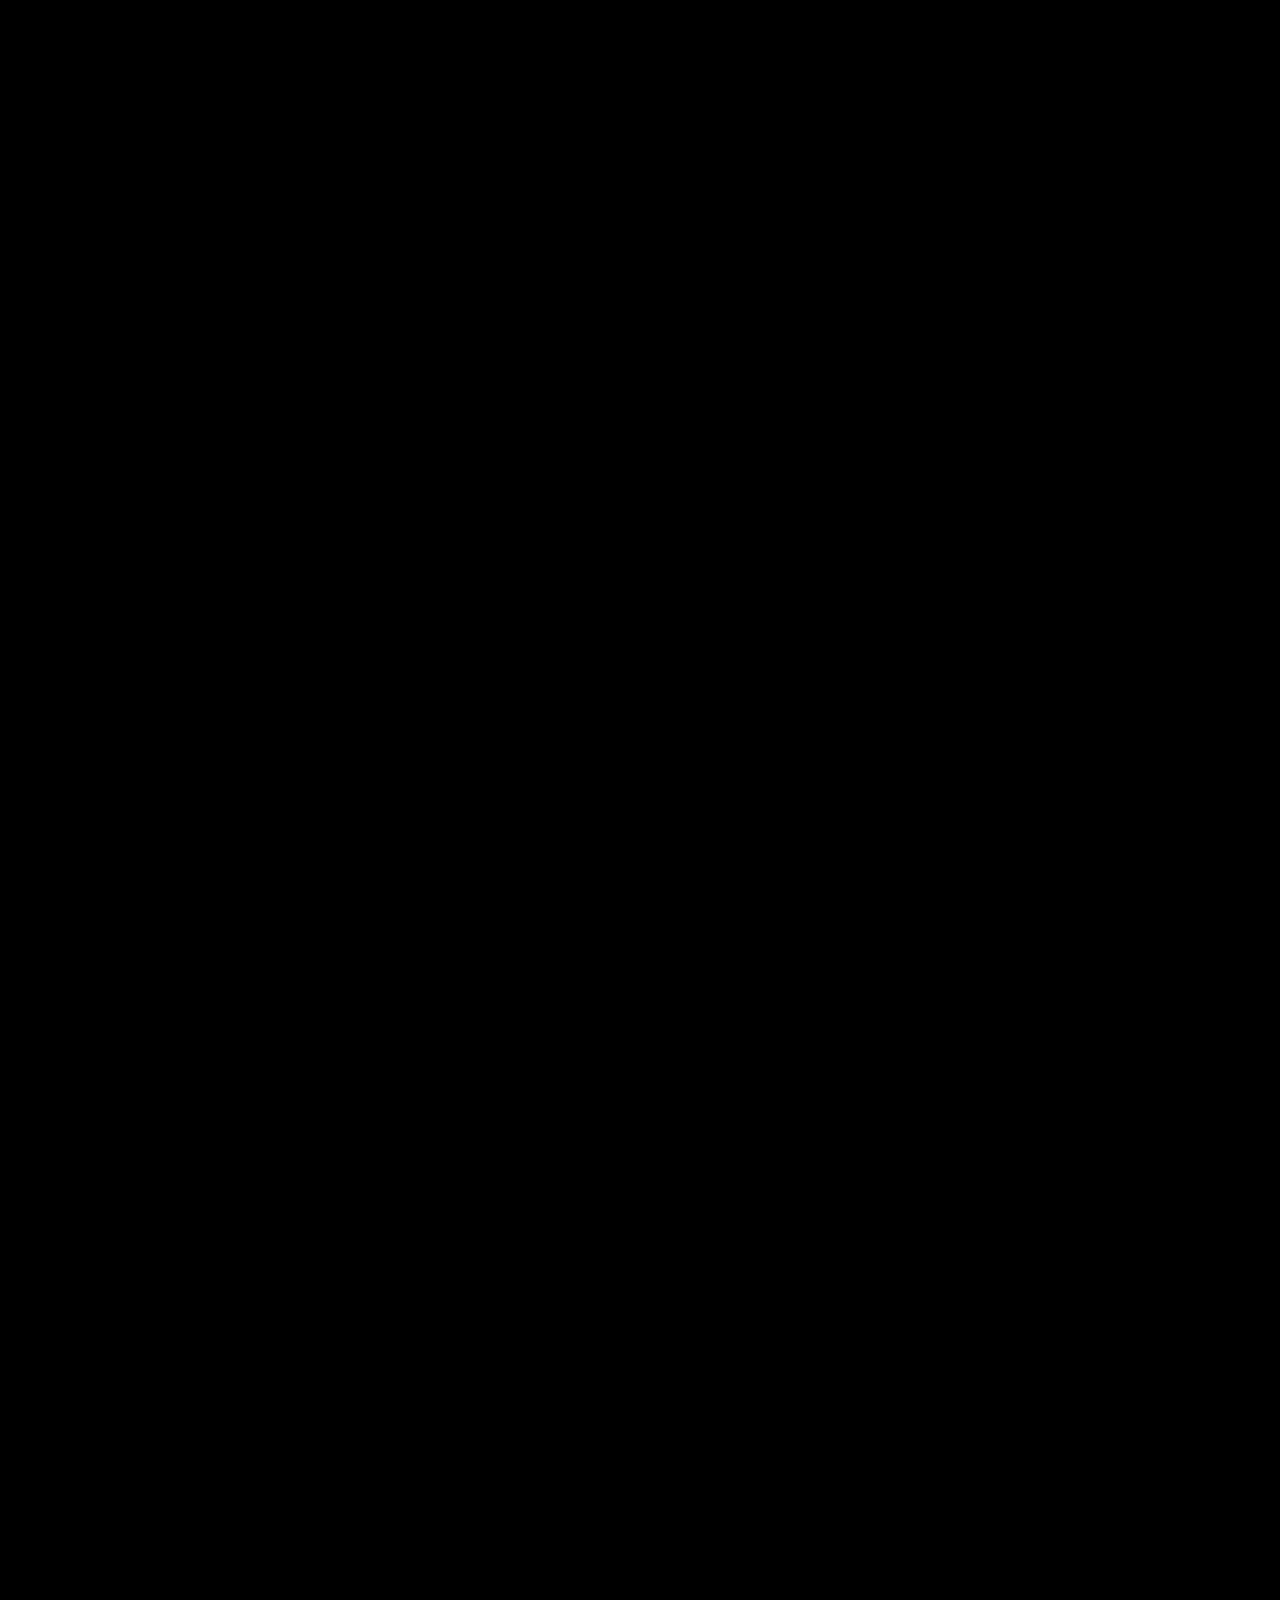
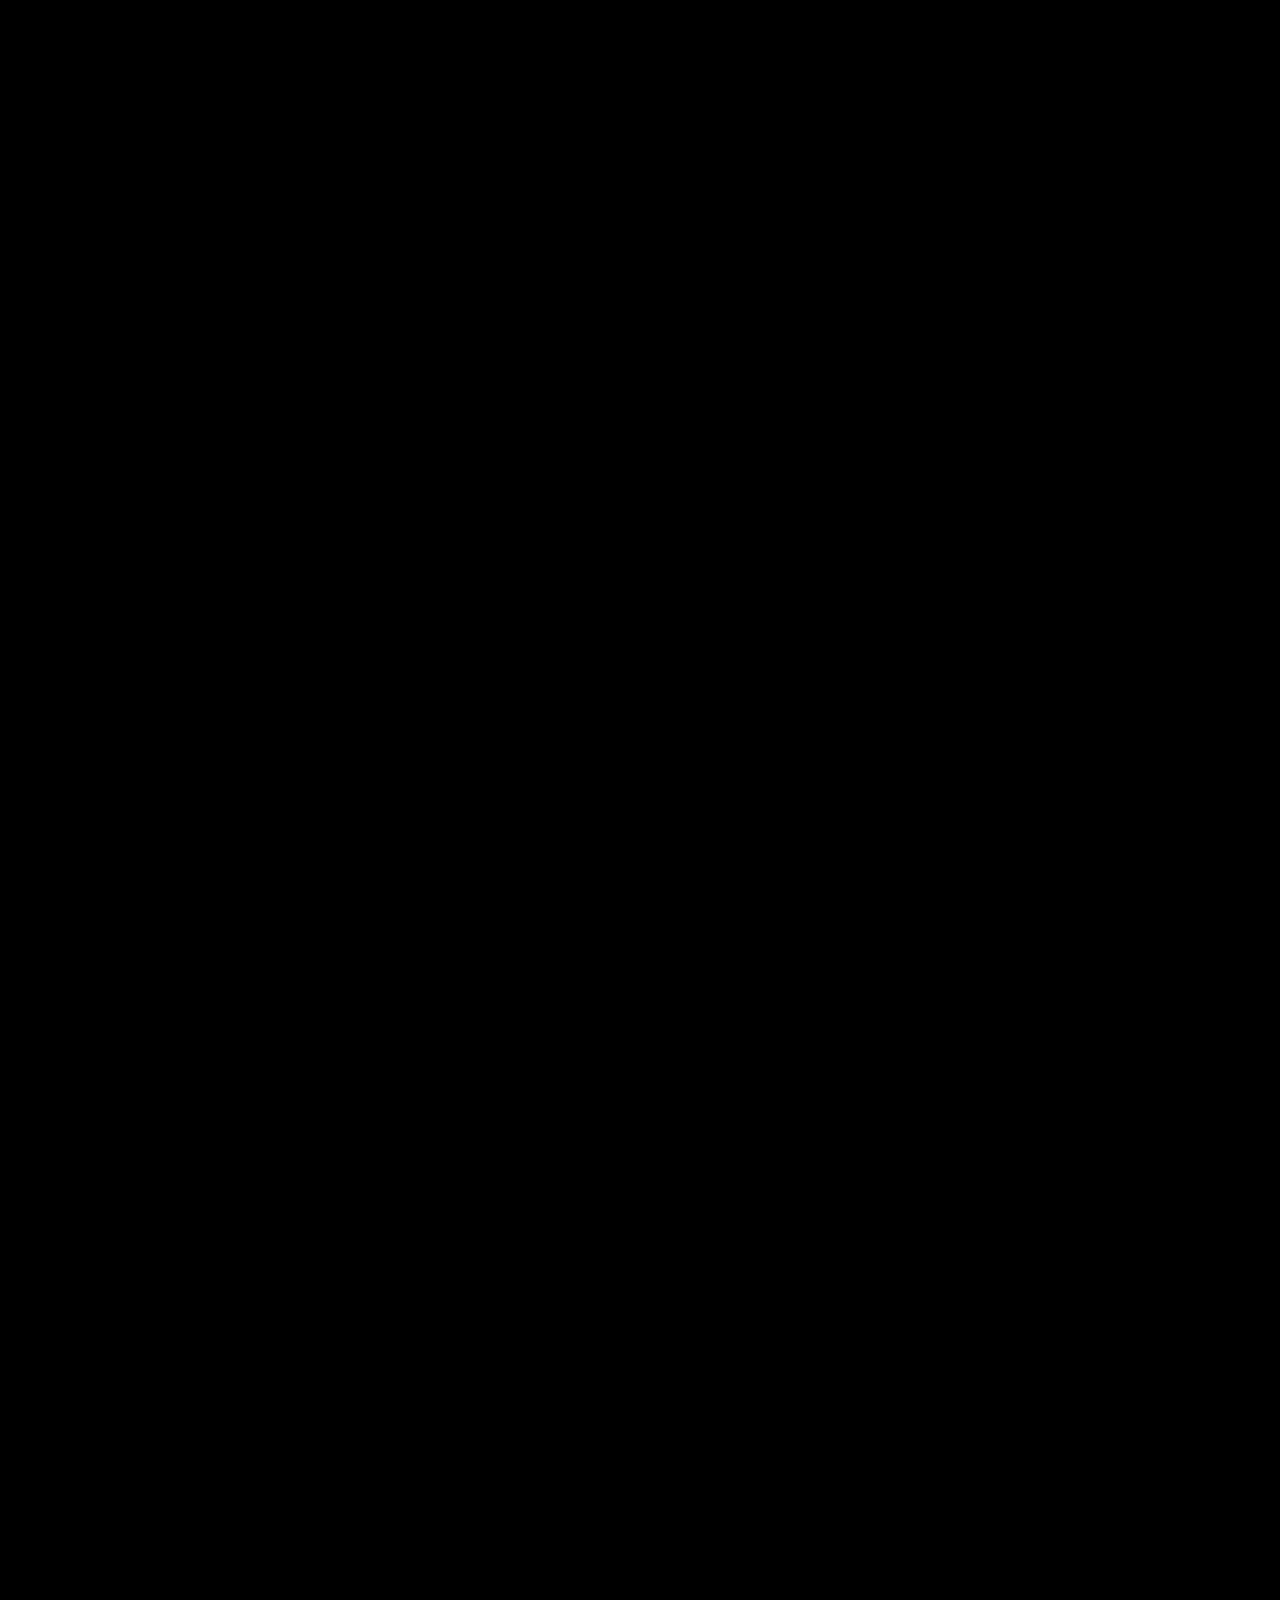
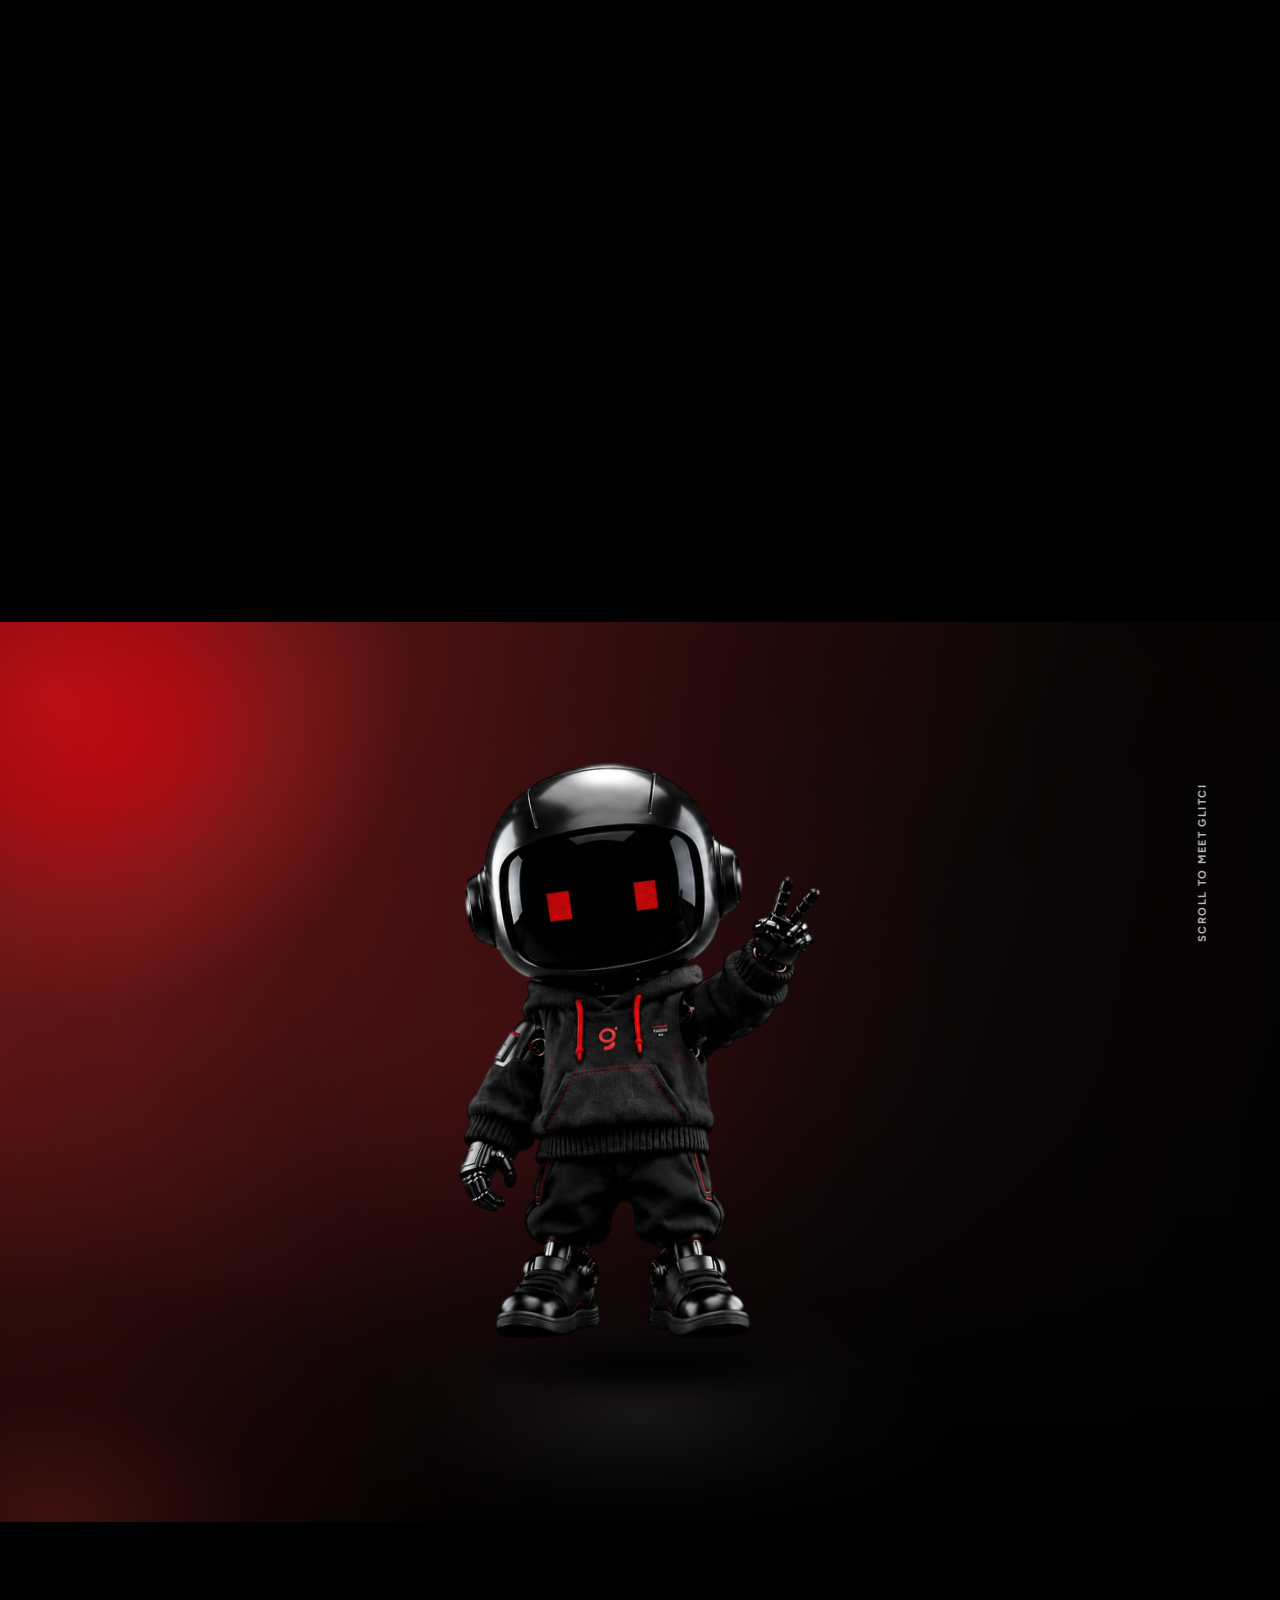
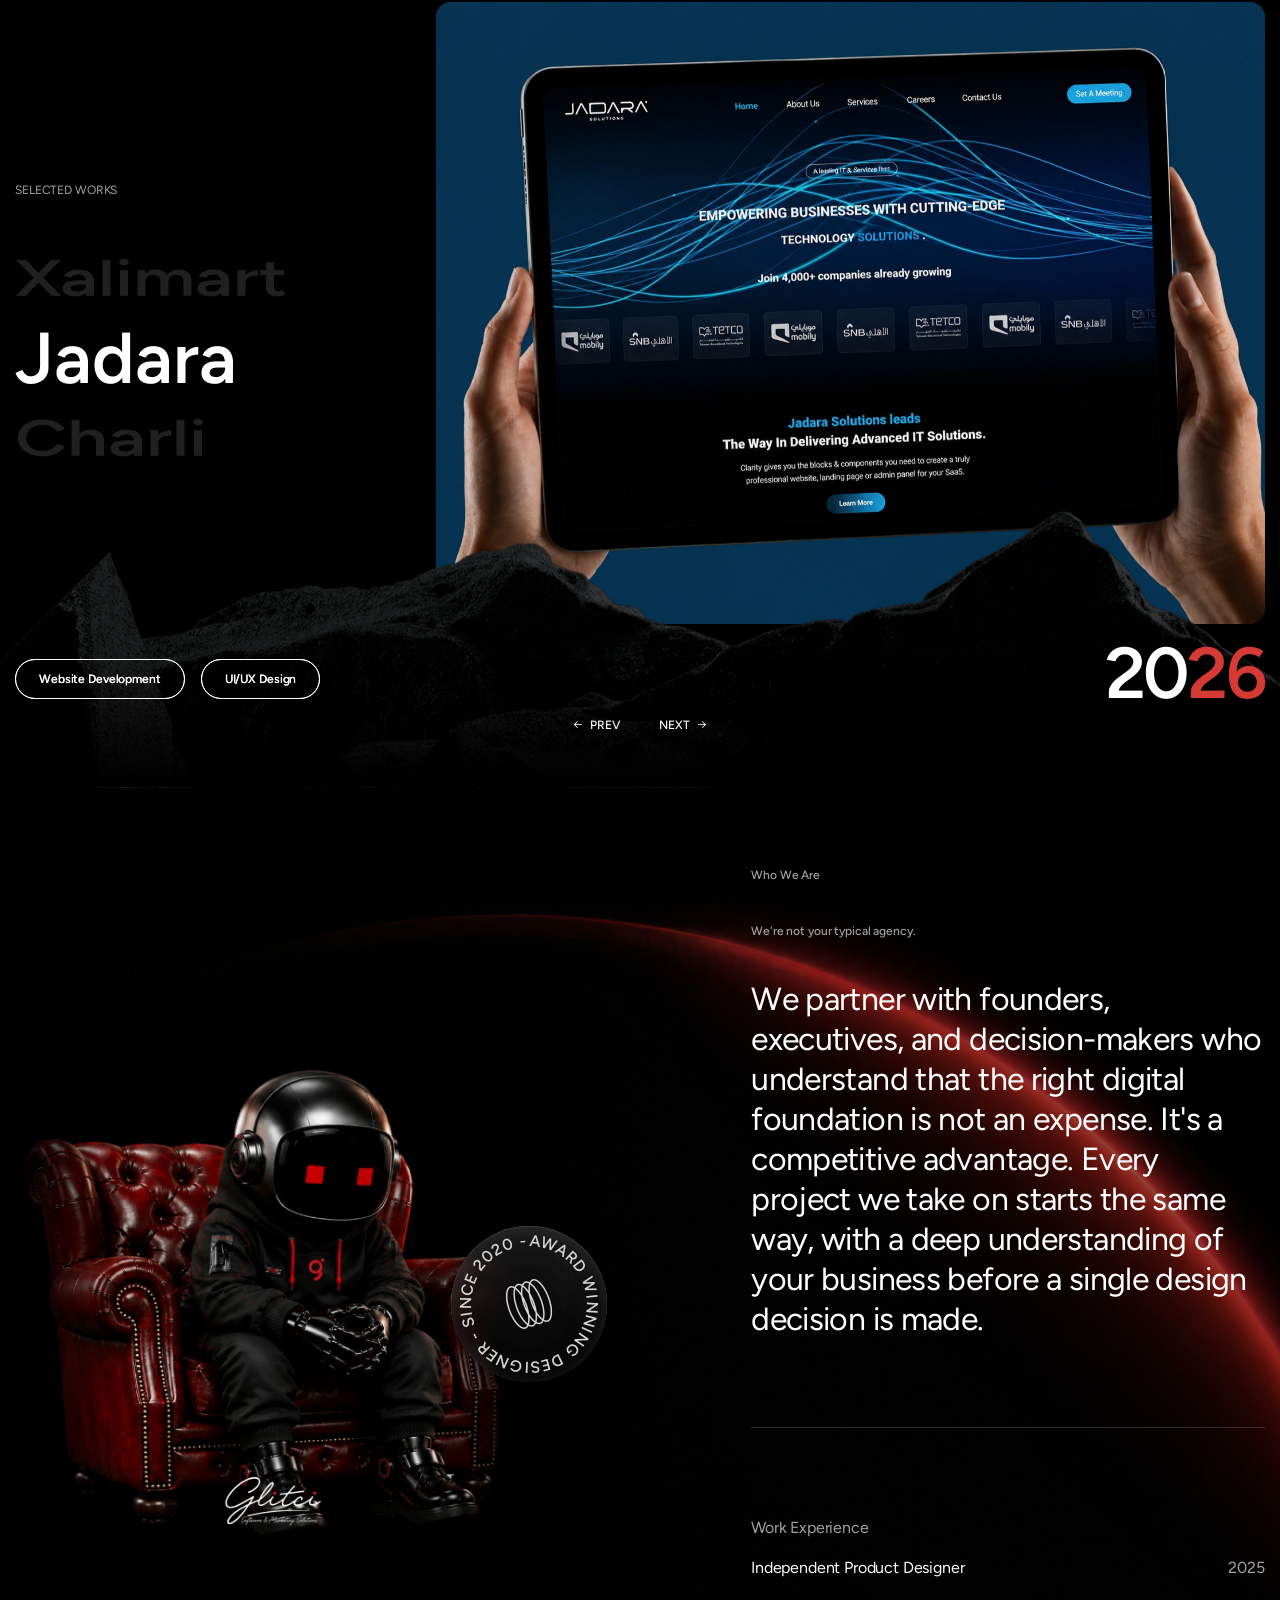
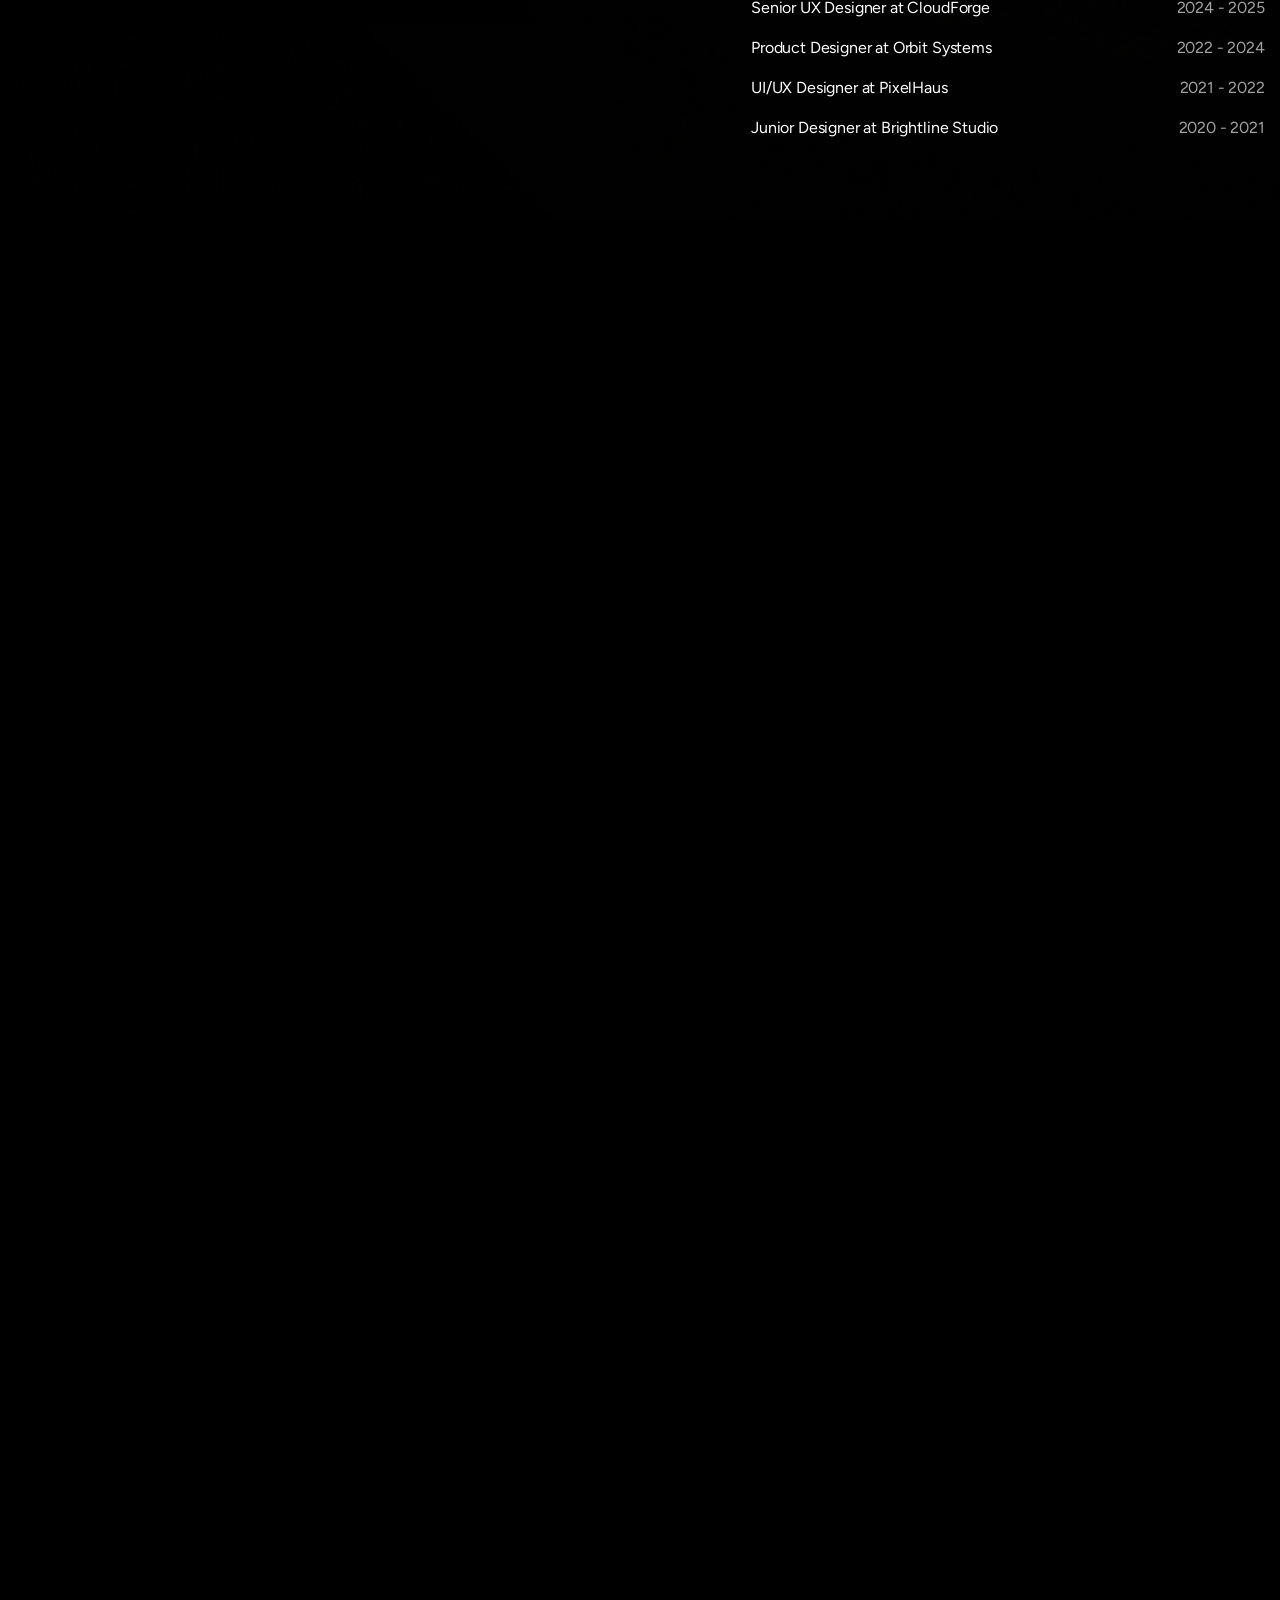
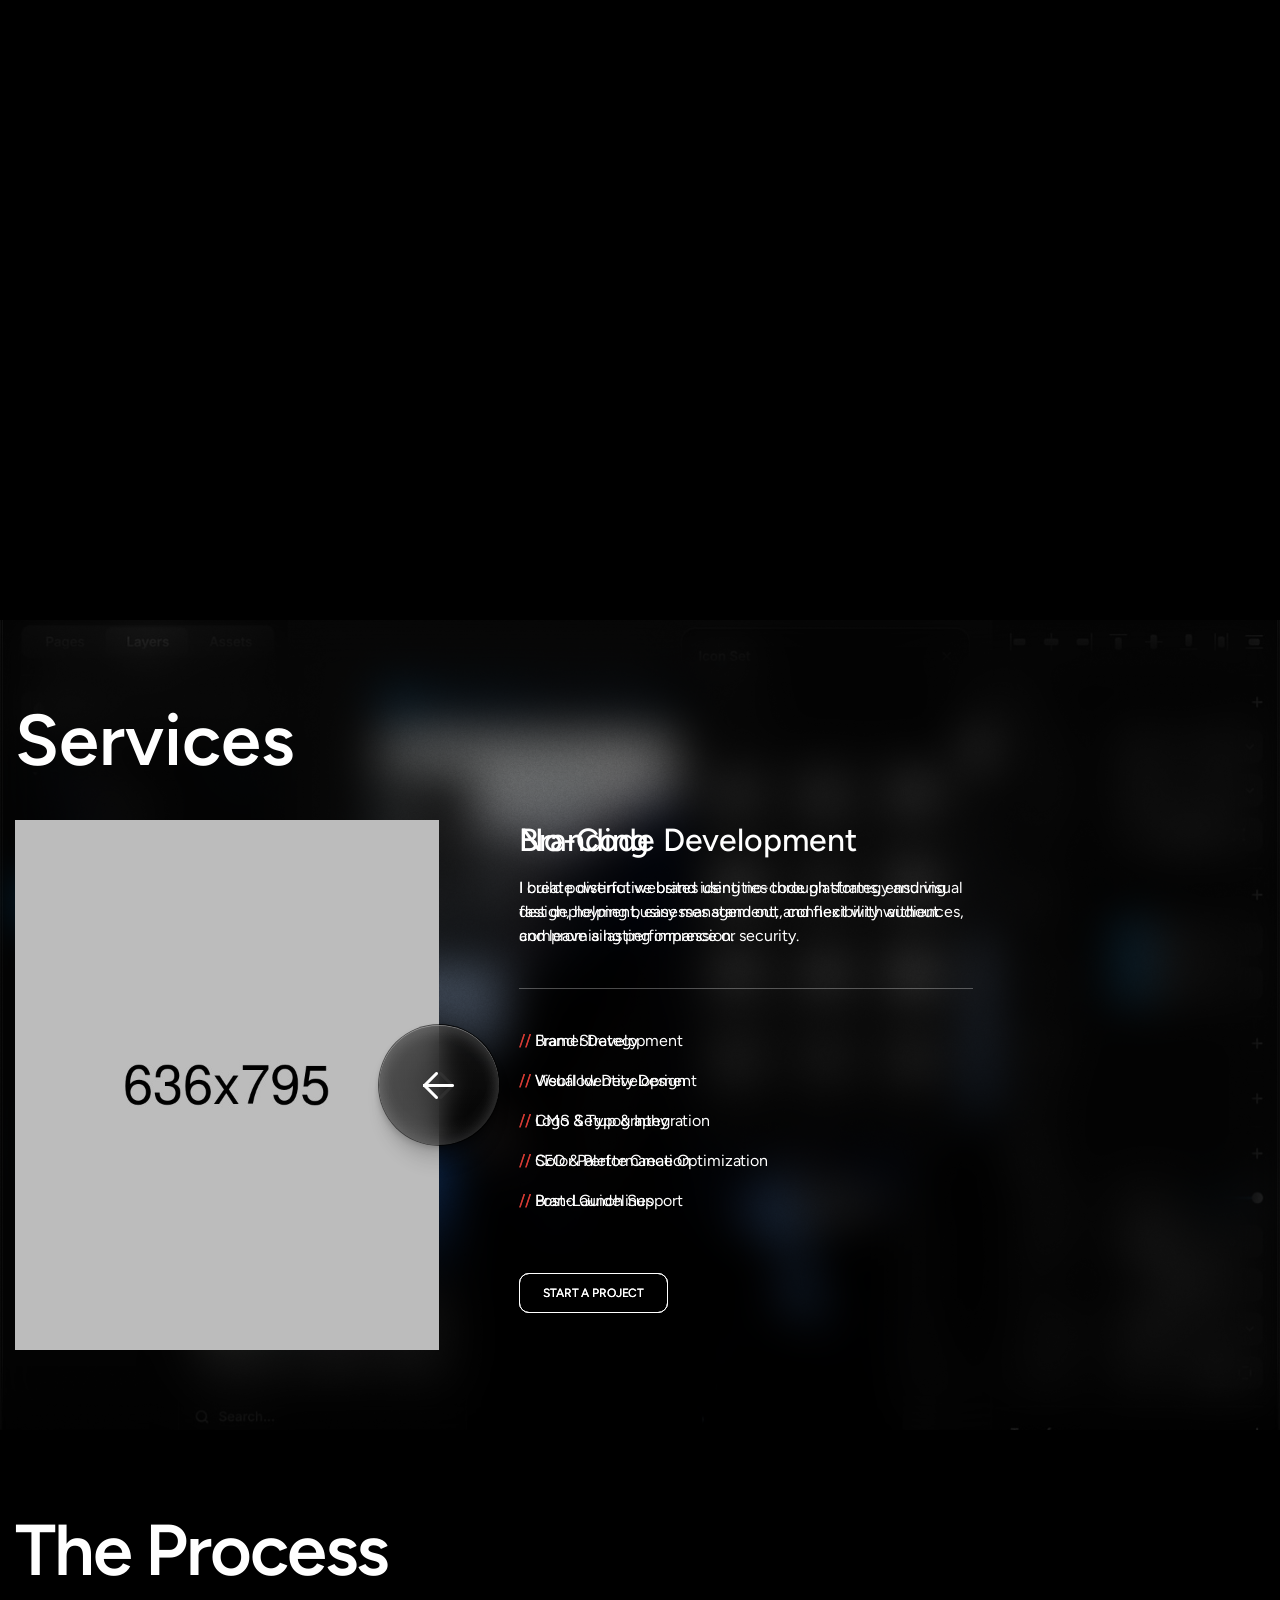
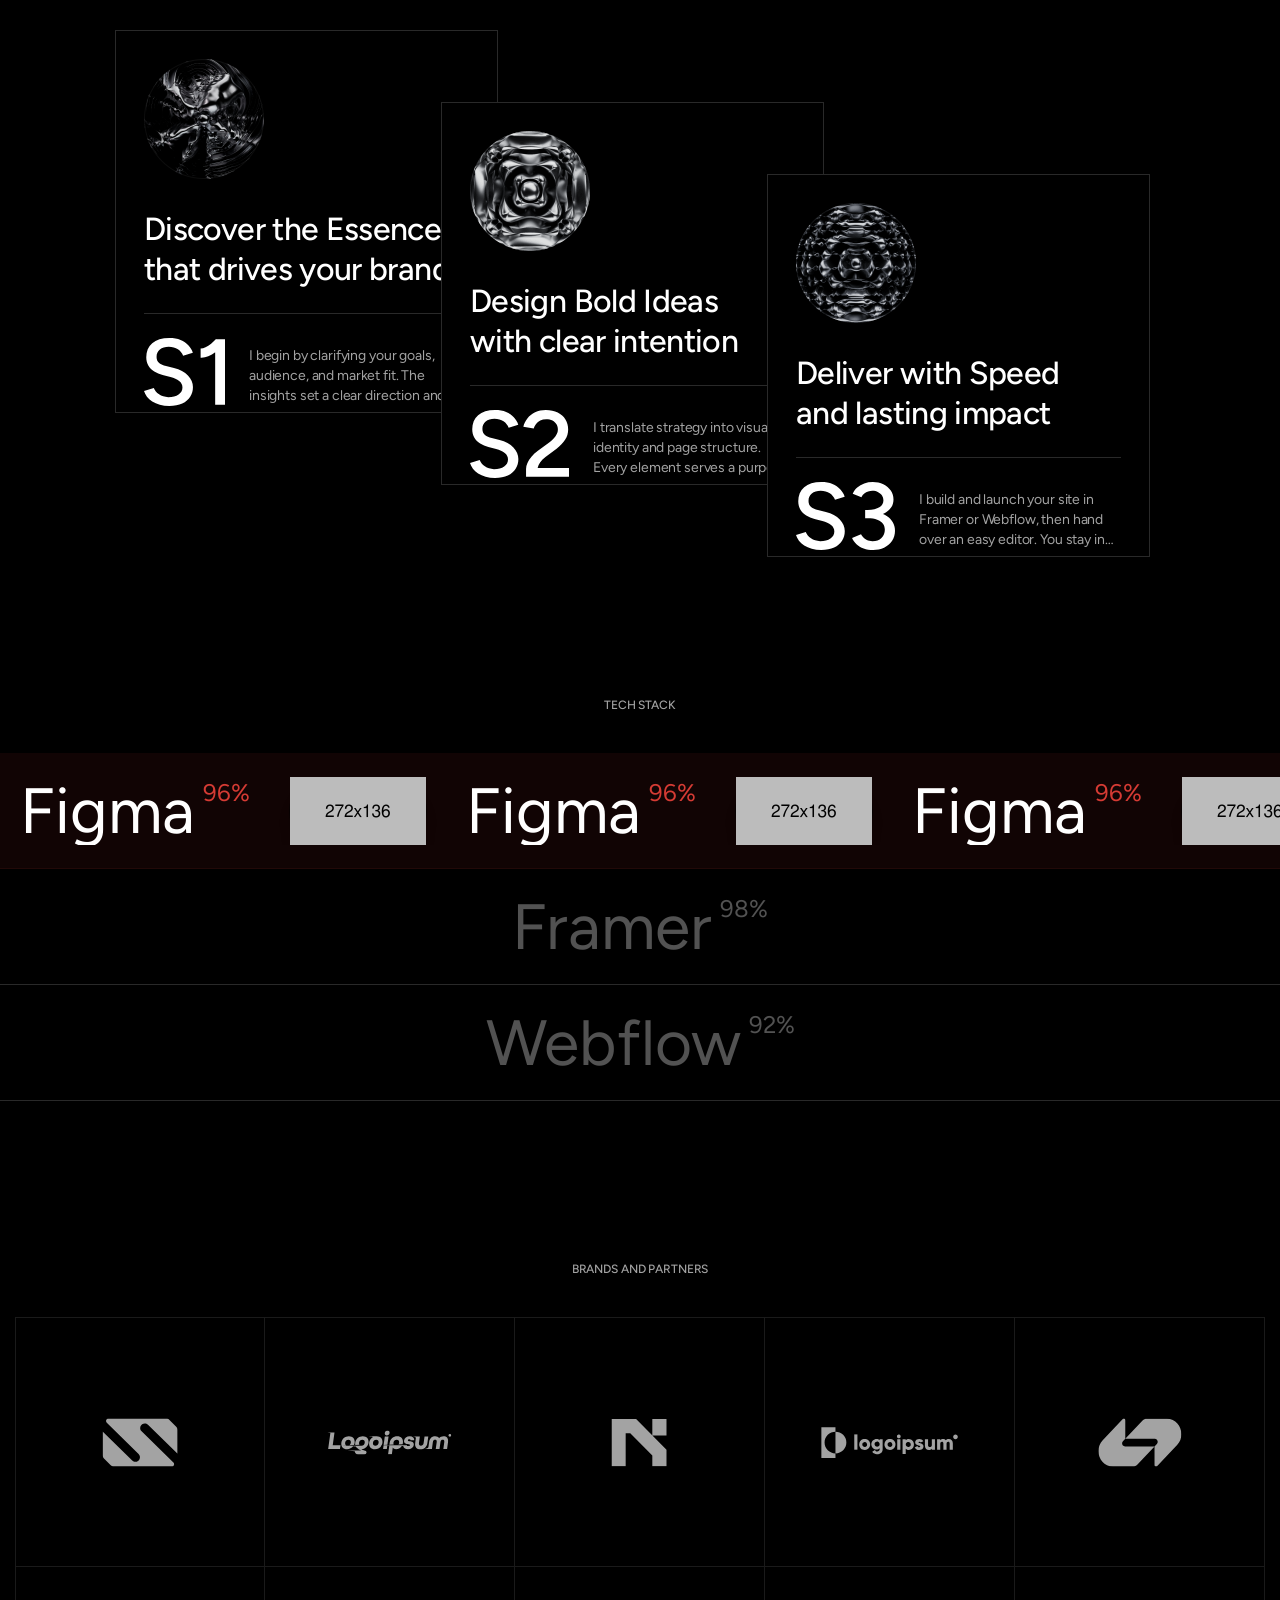
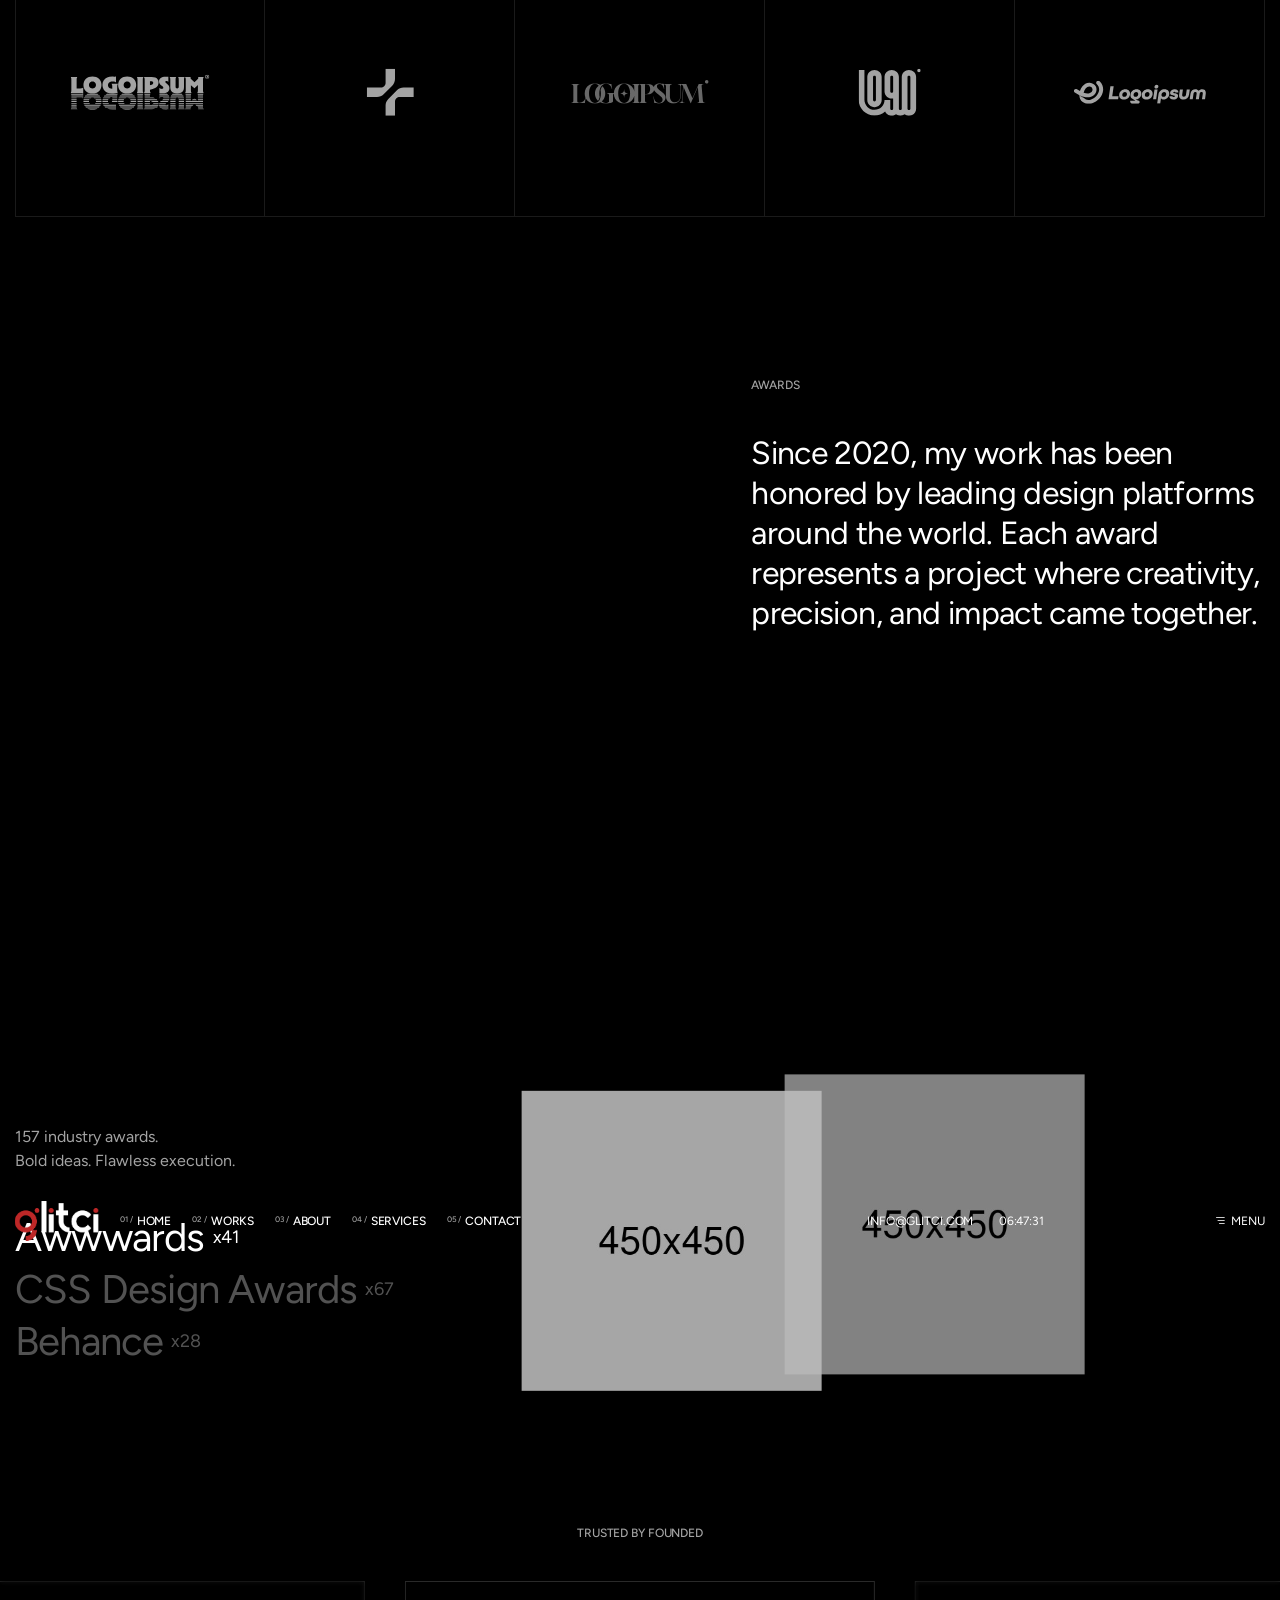
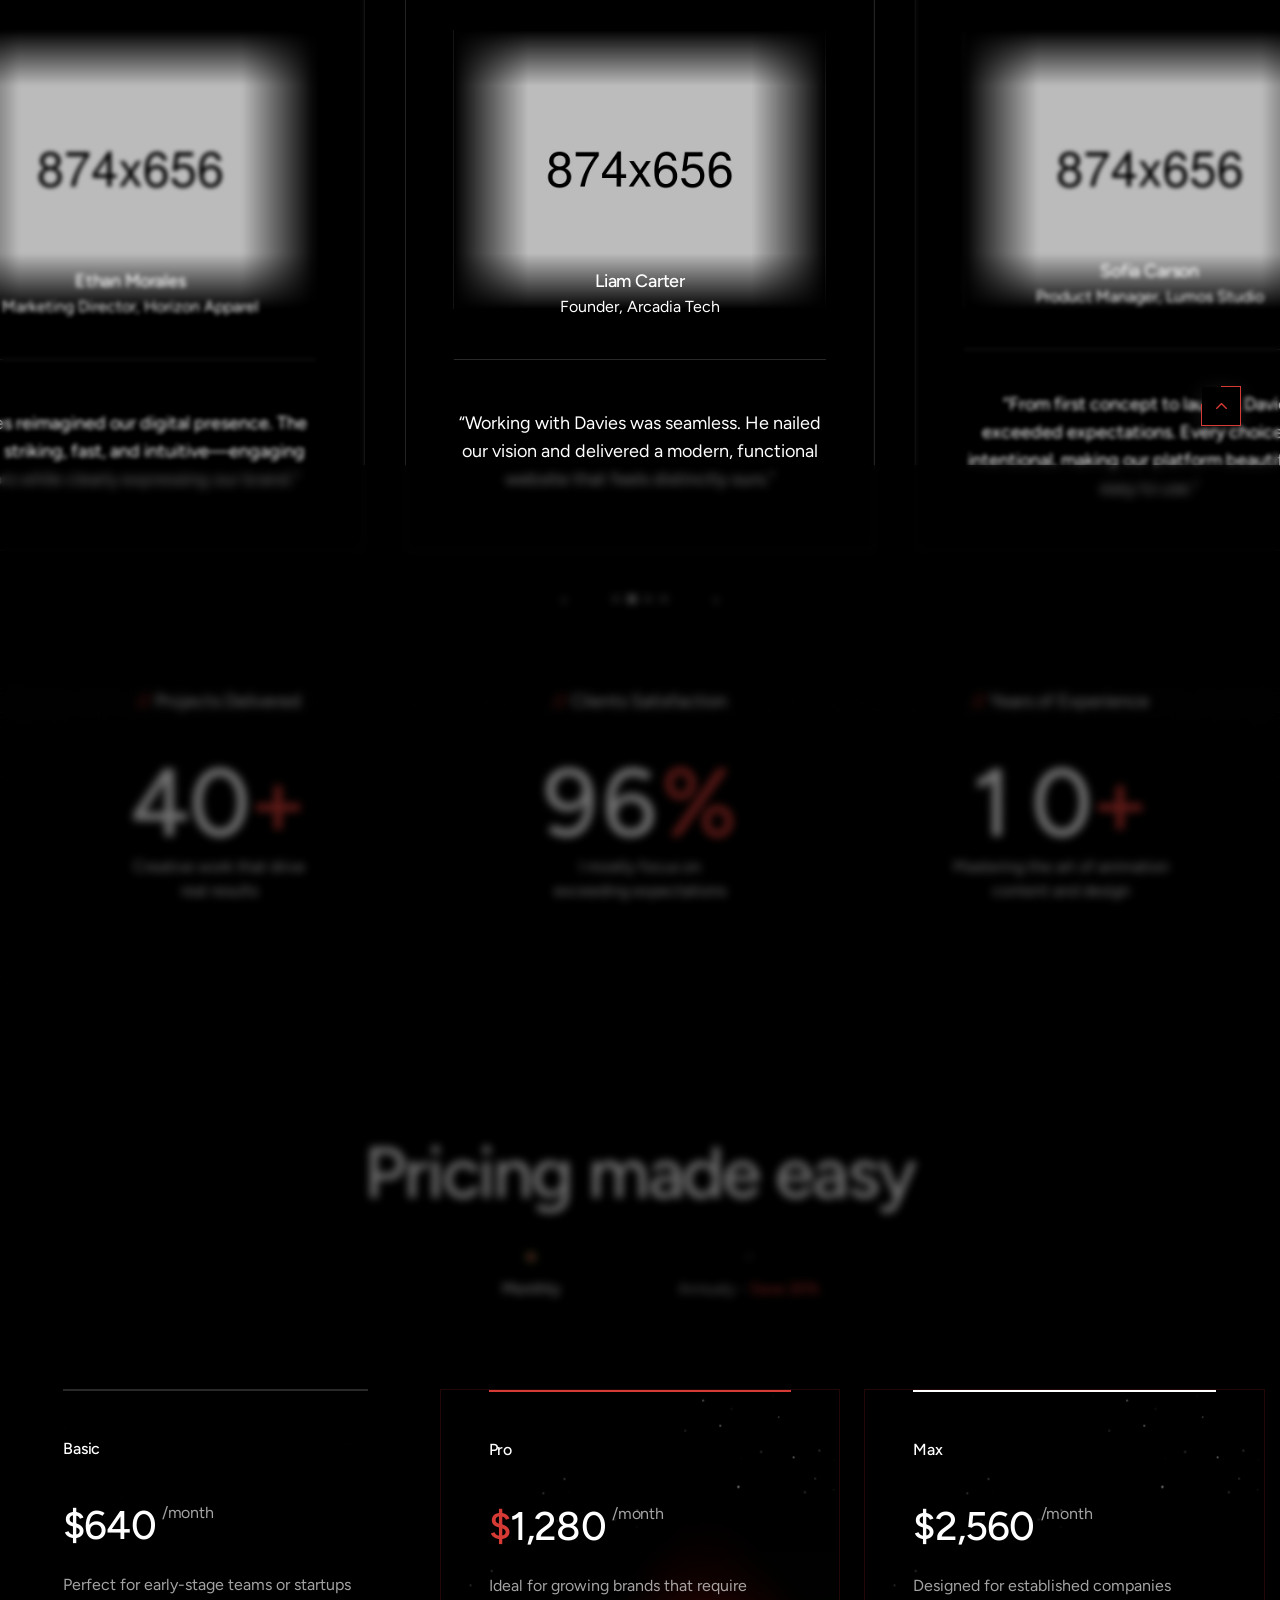
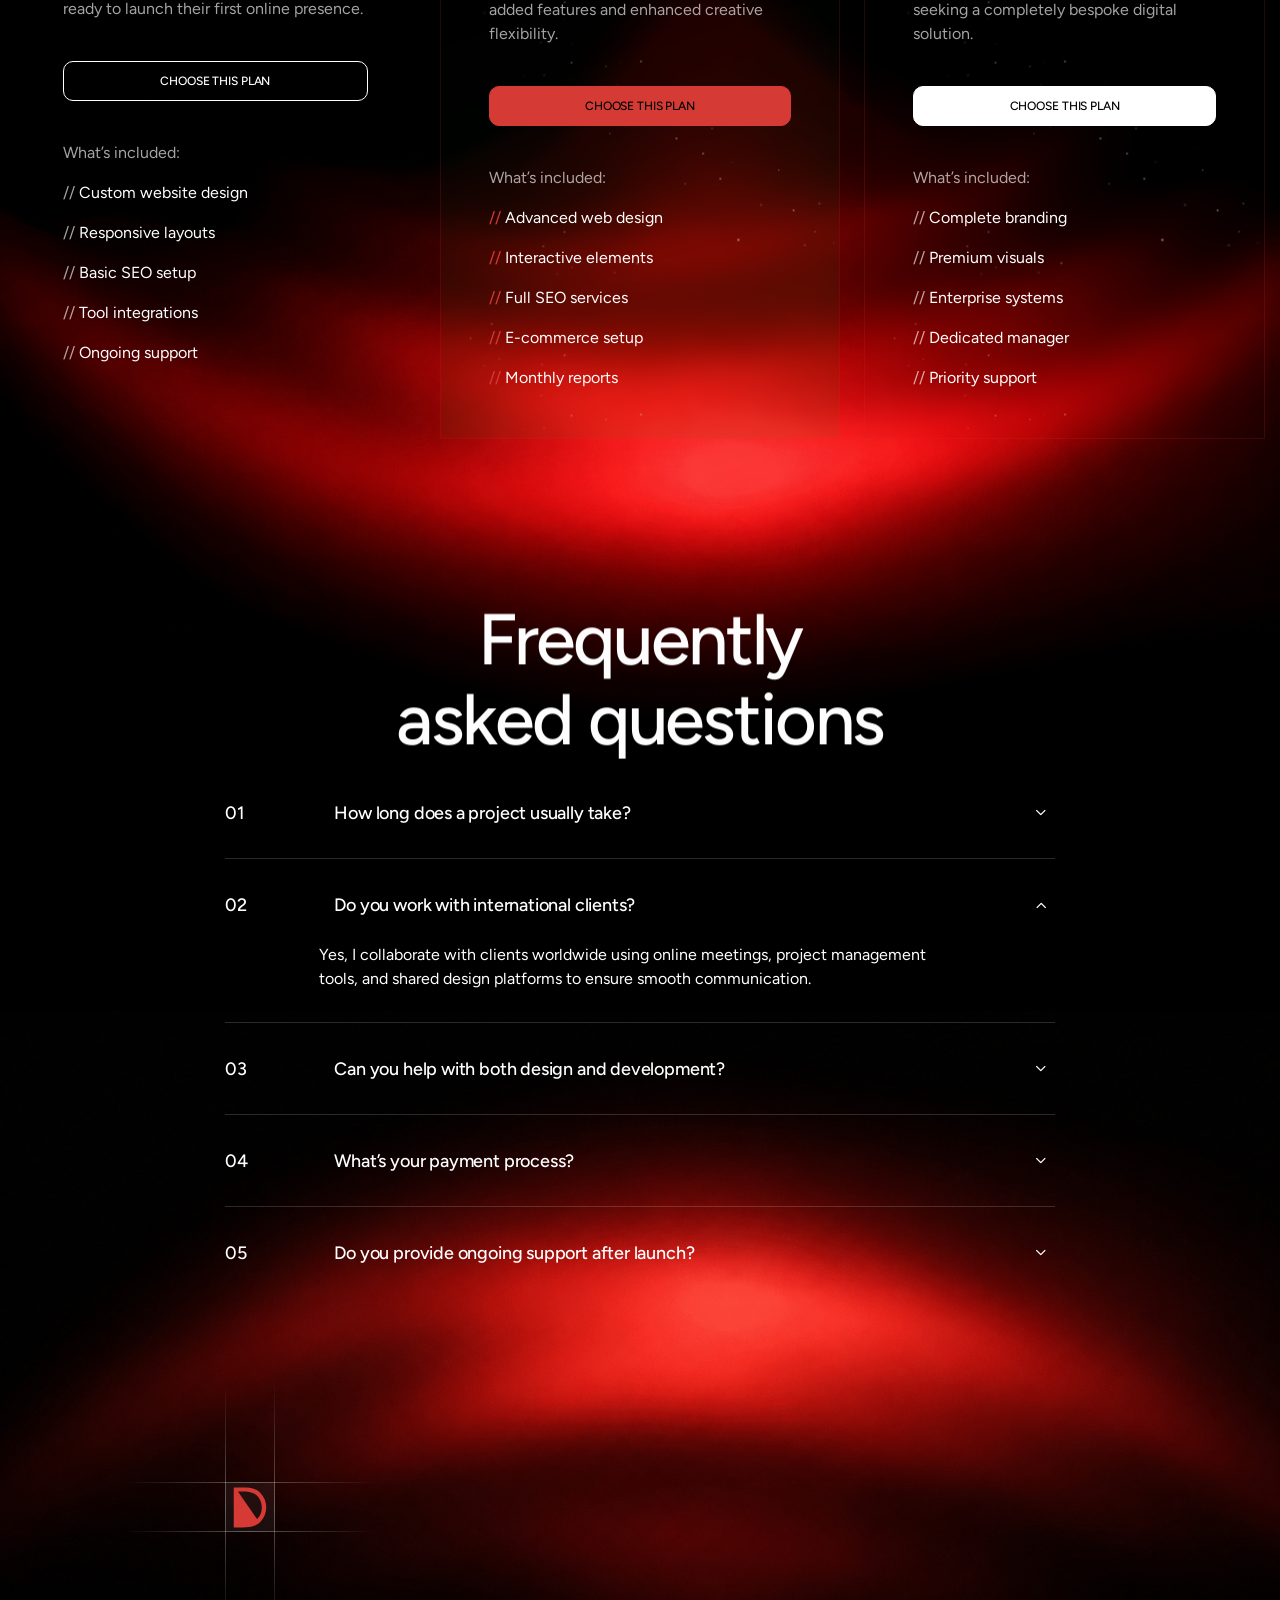
==== index.html @ da226524 "upload" ====
<!DOCTYPE html>

<!--[if IE 8]><html class="ie" xmlns="http://www.w3.org/1999/xhtml" xml:lang="en-US" lang="en-US"> <![endif]-->
<!--[if (gte IE 9)|!(IE)]><!-->
<html xmlns="http://www.w3.org/1999/xhtml" xml:lang="en-US" lang="en-US">
<!--<![endif]-->

<head>
    <meta charset="utf-8">
    <title>Glitci | Software & Marketing Solutions</title>
    <meta name="author" content="Glitci Solutions">
    <meta name="viewport" content="width=device-width, initial-scale=1, maximum-scale=1">
    <meta name="description" content="Glitci Solutions delivers innovative software, web development, 
    UI/UX, e-commerce, and digital marketing solutions that help businesses build, grow, and stand out.">

    <!-- font -->
    <link rel="stylesheet" href="assets/fonts/fonts.css">
    <link rel="stylesheet" href="assets/icon/icomoon/style.css">
    <!-- css -->
    <link rel="stylesheet" href="assets/css/bootstrap.min.css">
    <link rel="stylesheet" href="assets/css/swiper-bundle.min.css">
    <link rel="stylesheet" href="assets/css/animate.css">
    <link rel="stylesheet" href="assets/css/odometer.min.css">
    <link rel="stylesheet" href="assets/css/slick.css">
    <link rel="stylesheet" href="assets/css/slick.theme.css">
    <link rel="stylesheet" type="text/css" href="assets/css/styles.css">
    <link rel="stylesheet" type="text/css" href="assets/css/glitci-hero.css">

    <!-- Favicon and Touch Icons  -->
    <link rel="shortcut icon" href="assets/images/logo/Glitci-Icon.png">
    <link rel="apple-touch-icon-precomposed" href="assets/images/logo/Glitci-Icon.png">
</head>

<body class="counter-scroll">
    <canvas class="cursor-trail d-none d-xl-block" id="trail"></canvas>

    <!-- Scroll Top -->
    <button id="goTop">
        <span class="border-progress"></span>
        <span class="ic-wrap">
            <span class="icon icon-arrow-caret-right"></span>
        </span>
    </button>
    <!-- /Scroll Top -->

    <!-- Preload -->
    <div class="preloader overflow-hidden">
        <div class="site-name"><span>Glitci</span></div>
        <div class="preloader-gutters">
            <div class="bar">
                <div class="inner-bar"></div>
            </div>
            <div class="bar">
                <div class="inner-bar"></div>
            </div>
            <div class="bar">
                <div class="inner-bar"></div>
            </div>
            <div class="bar">
                <div class="inner-bar"></div>
            </div>
            <div class="bar">
                <div class="inner-bar"></div>
            </div>
            <div class="bar">
                <div class="inner-bar"></div>
            </div>
            <div class="bar">
                <div class="inner-bar"></div>
            </div>
            <div class="bar">
                <div class="inner-bar"></div>
            </div>
        </div>
    </div>
    <!-- /Preload -->

    <main id="wrapper">
        <!-- Header -->
        <header class="tf-header glitci-header-handoff">
            <div class="header-inner">
                <div class="container">
                    <div class="row">
                        <div class="col-6 col-md-1">
                            <a href="index.html" class="logo-site glitci-header-logo" aria-label="Glitci home">
                                <span class="glitci-logo-crop">
                                    <img src="assets/images/logo/Glitci-White-Logo.png" alt="">
                                </span>
                            </a>
                        </div>
                        <div class="col-7 d-none d-md-block">
                            <div class="box-navigation">
                                <ul class="nav-menu-main">
                                    <li class="menu-item"><a href="#heroScroll"
                                            class="item-link link text-caption"><span>01
                                                /</span>HOME</a></li>
                                    <li class="menu-item"><a href="#workScroll"
                                            class="item-link link text-caption"><span>02
                                                /</span>WORKS</a></li>
                                    <li class="menu-item"><a href="#aboutScroll"
                                            class="item-link link text-caption"><span>03
                                                /</span>ABOUT</a></li>
                                    <li class="menu-item"><a href="#serviceScroll"
                                            class="item-link link text-caption"><span>04
                                                /</span>SERVICES</a>
                                    </li>
                                    <li class="menu-item"><a href="#contactScroll"
                                            class="item-link link text-caption"><span>05
                                                /</span>CONTACT</a>
                                    </li>
                                </ul>
                            </div>
                        </div>
                        <div class="col-3 col-md-2 d-none d-sm-block">
                            <div class="header-contact">
                                <a href="mailto:info@glitci.com" class="link text-caption">INFO@GLITCI.COM</a>
                                <p class="text-caption">
                                    <span class="clock"></span>
                                </p>
                            </div>
                        </div>
                        <div class="col-6 col-sm-3 col-md-2 d-flex justify-content-end align-items-start">
                            <button type="button" class="btn-mobile-menu open-mb-menu text-caption text-white link">
                                <i class="icon icon-menu"></i>
                                MENU
                            </button>
                        </div>
                    </div>
                </div>
            </div>
        </header>
        <!-- /Header -->
        <!-- Glitci Hero -->
        <div class="glitci-hero__scroll-space" data-glitci-hero id="heroScroll">
            <section class="glitci-hero" data-hero-scene aria-labelledby="glitci-hero-title">
                <div class="glitci-hero__atmosphere" aria-hidden="true"></div>

                <div class="glitci-hero__depth" aria-hidden="true">
                    <div class="glitci-hero__floor"></div>
                </div>

                <div class="glitci-hero__logo-motion" data-hero-logo>
                    <div class="glitci-hero__logo-parallax" data-logo-parallax>
                        <div class="glitci-logo-crop glitci-hero__logo-crop">
                            <img src="assets/images/logo/Glitci-White-Red-Logo.png" alt="Glitci">
                        </div>
                    </div>
                </div>

                <div class="glitci-hero__robot-scroll" data-robot-scroll>
                    <div class="glitci-hero__robot-motion" data-robot-motion>
                        <div class="glitci-hero__robot-float">
                            <figure class="glitci-hero__robot-stage" data-robot-stage role="img"
                                aria-label="Glitci robot mascot">
                                <img class="glitci-hero__robot-image" data-robot-image
                                    src="assets/images/Robot-Angles/Robot-Hey.png" alt="">
                            </figure>
                        </div>
                    </div>
                </div>

                <div class="glitci-hero__content">
                    <div class="glitci-hero__intro">
                        <p class="glitci-hero__eyebrow">Software - marketing solutions</p>
                        <h1 id="glitci-hero-title">Where Glitches Turn Gold.</h1>
                    </div>
                    <div class="glitci-hero__action">
                        <p>We are a future-driven software and marketing solutions company that blends innovation with
                            functionality.
                        </p>
                        <a class="glitci-hero__cta" href="#contactScroll">
                            <span>Start a project</span>
                            <i class="icon icon-arrow-top-right" aria-hidden="true"></i>
                        </a>
                    </div>
                </div>

                <p class="glitci-hero__cursor-cue">Scroll to meet Glitci</p>
            </section>
        </div>
        <!-- /Glitci Hero -->
        <!-- Select Work -->
        <div class="section-selected-work flat-spacing pb-0" id="workScroll">
            <div class="bg-img effectFade fadeUp">
                <img loading="lazy" width="1440" height="720" src="assets/images/item/mountain.png" alt="Image">
            </div>
            <div class="content-wrap-1 wrap-list-btn">
                <div class="container">
                    <div class="row">
                        <div class="col-md-4">
                            <div class="col-left mb-md-0">
                                <p class="mini-title text-caption text-white-64 effectFade fadeUp">
                                    SELECTED WORKS
                                </p>
                                <div class="position-relative effectFade fadeUp no-div">
                                    <div class="slick-nav">
                                        <!-- Clone 1 -->
                                        <div>
                                            <p class="text-slide text-display-2 fw-semibold">PetYard</p>
                                        </div>
                                        <div>
                                            <p class="text-slide text-display-2 fw-semibold">Kiwano</p>
                                        </div>
                                        <div>
                                            <p class="text-slide text-display-2 fw-semibold">Xalimart</p>
                                        </div>
                                        <!-- Clone 2 -->
                                        <div>
                                            <p class="text-slide text-display-2 fw-semibold">Jadara</p>
                                        </div>
                                        <div>
                                            <p class="text-slide text-display-2 fw-semibold">Charli</p>
                                        </div>
                                        <div>
                                            <p class="text-slide text-display-2 fw-semibold">Jawwid</p>
                                        </div>
                                    </div>
                                    <!-- <div class="image-award">
                                        <img loading="lazy" width="80" height="80" src="assets/images/item/award.svg"
                                            alt="Image">
                                    </div> -->
                                </div>
                            </div>
                        </div>
                        <div class="col-md-8">
                            <div class="col-right">
                                <div class="slick-for">
                                    <!-- Clone 1 -->
                                    <div>
                                        <div class="image effectFade fadeZoom">
                                            <img src="assets/images/section/Petyard-Web.webp"
                                                alt="Petyard Website & Mobile Design & Development">
                                        </div>
                                    </div>
                                    <div>
                                        <div class="image">
                                            <img src="assets/images/section/Kiwano.webp"
                                                alt="Kiwano Website Design & Development">
                                        </div>
                                    </div>
                                    <div>
                                        <div class="image">
                                            <img src="assets/images/section/Xalimart.webp"
                                                alt="Xalimart Website Design & Development">
                                        </div>
                                    </div>
                                    <!-- Clone 2 -->
                                    <div>
                                        <div class="image">
                                            <img src="assets/images/section/Jadara.webp"
                                                alt="Jadara Website Design & Development">
                                        </div>
                                    </div>
                                    <div>
                                        <div class="image">
                                            <img src="assets/images/section/Charli.webp"
                                                alt="Charli Hotel Booking System Development">
                                        </div>
                                    </div>
                                    <div>
                                        <div class="image">
                                            <img src="assets/images/section/Jawwid.webp"
                                                alt="Jawwid Web App Development">
                                        </div>
                                    </div>
                                </div>
                            </div>
                        </div>
                    </div>
                </div>
            </div>
            <div class="content-wrap-2">
                <div class="container position-relative z-5">
                    <div class="row">
                        <div class="col-md-4">
                            <ul class="work-tag">
                                <!-- Clone 1 -->
                                <li>
                                    <div class="group-btn">
                                        <a href="#" class="tf-btn style-2">
                                            Website Development
                                        </a>
                                        <a href="#" class="tf-btn style-2">
                                            Mobile App Development
                                        </a>
                                        <a href="#" class="tf-btn style-2">
                                            UI/UX Design
                                        </a>
                                    </div>
                                </li>
                                <li>
                                    <div class="group-btn">
                                        <a href="#" class="tf-btn style-2">
                                            Website Development
                                        </a>
                                        <a href="#" class="tf-btn style-2">
                                            UI/UX Design
                                        </a>
                                    </div>
                                </li>
                                <li>
                                    <div class="group-btn">
                                        <a href="#" class="tf-btn style-2">
                                            Website Development
                                        </a>
                                        <a href="#" class="tf-btn style-2">
                                            UI/UX Design
                                        </a>
                                    </div>
                                </li>
                                <!-- Clone 2 -->
                                <li>
                                    <div class="group-btn">
                                        <a href="#" class="tf-btn style-2">
                                            Website Development
                                        </a>
                                        <a href="#" class="tf-btn style-2">
                                            UI/UX Design
                                        </a>
                                    </div>
                                </li>
                                <li>
                                    <div class="group-btn">
                                        <a href="#" class="tf-btn style-2">
                                            Web App Development
                                        </a>
                                        <a href="#" class="tf-btn style-2">
                                            UI/UX Design
                                        </a>
                                        <a href="#" class="tf-btn style-2">
                                            Admin Dashboard
                                        </a>
                                    </div>
                                </li>
                                <li>
                                    <div class="group-btn">
                                        <a href="#" class="tf-btn style-2">
                                            Web App Development
                                        </a>
                                        <a href="#" class="tf-btn style-2">
                                            UI/UX Design
                                        </a>
                                        <a href="#" class="tf-btn style-2">
                                            Admin Dashboard
                                        </a>
                                    </div>
                                </li>
                            </ul>
                        </div>
                        <div class="col-6 col-md-4">
                            <div class="group-btn-slider">
                                <div class="btn-nav-swiper cs-pointer text-caption fw-medium link nav-prev-swiper">
                                    <i class="icon icon-arrow-long-left"></i>
                                    PREV
                                </div>
                                <div class="btn-nav-swiper cs-pointer text-caption fw-medium link nav-next-swiper">
                                    NEXT
                                    <i class="icon icon-arrow-long-right"></i>
                                </div>
                            </div>
                        </div>
                        <div class="col-6 col-md-4">
                            <div class="col-right">
                                <p class="text-display-2 letter-space--3 fw-semibold">
                                    20<span class="text-primary">26</span>
                                </p>
                            </div>
                        </div>
                    </div>
                </div>
            </div>
        </div>
        <!-- /Select Work -->
        <!-- Feature
        <section class="section-feature flat-spacing tf-btn-swiper-main">
            <div class="container">
                <div class="s-header">
                    <h2 class="text-display-2 fw-semibold letter-space--3 effectFade fadeUp">
                        Featured Projects
                    </h2>
                    <a href="#" class="tf-btn">
                        BROWSE ALL
                    </a>
                </div>
                <div class="position-relative">
                    <div dir="ltr" class="swiper tf-swiper swiper-feature" data-preview="2" data-tablet="2"
                        data-mobile-sm="1" data-mobile="1" data-space-lg="40" data-space-md="30" data-space="15"
                        data-pagination="1" data-pagination-sm="1" data-pagination-md="2" data-pagination-lg="2">
                        <div class="swiper-wrapper">
                            item 1
                            <div class="swiper-slide">
                                <div class="wg-feature-v01 hover-img main-mouse-hover">
                                    <a href="#" class="feature-image img-style">
                                        <img loading="lazy" width="628" height="471"
                                            src="assets/images/section/feature-1.jpg" alt="Image">
                                    </a>
                                    <div class="feature-content">
                                        <div class="info">
                                            <p class="tag text-white-64 letter-space--1">Portfolio</p>
                                            <h5 class="name letter-space--2">
                                                <a href="#" class="link">Portz</a>
                                            </h5>
                                        </div>
                                        <h5 class="price letter-space--2 text-primary">
                                            $49
                                        </h5>
                                    </div>
                                    <div class="tf-mouse">
                                        <a href="#" class="action tf-btn-2">
                                            <i class="icon icon-arrow-long-right"></i>
                                        </a>
                                    </div>
                                </div>
                            </div>
                            item 2
                            <div class="swiper-slide">
                                <div class="wg-feature-v01 hover-img main-mouse-hover">
                                    <a href="#" class="feature-image img-style">
                                        <img loading="lazy" width="628" height="471"
                                            src="assets/images/section/feature-2.jpg" alt="Image">
                                    </a>
                                    <div class="feature-content">
                                        <div class="info">
                                            <p class="tag text-white-64 letter-space--1">Agency</p>
                                            <h5 class="name letter-space--2">
                                                <a href="#" class="link">Agenz</a>
                                            </h5>
                                        </div>
                                        <h5 class="price letter-space--2 text-primary">
                                            $49
                                        </h5>
                                    </div>
                                    <div class="tf-mouse">
                                        <a href="#" class="action tf-btn-2">
                                            <i class="icon icon-arrow-long-right"></i>
                                        </a>
                                    </div>
                                </div>
                            </div>
                            item 3
                            <div class="swiper-slide main-mouse-hover">
                                <div class="wg-feature-v01 hover-img">
                                    <a href="#" class="feature-image img-style">
                                        <img loading="lazy" width="628" height="471"
                                            src="assets/images/section/feature-1.jpg" alt="Image">
                                    </a>
                                    <div class="feature-content">
                                        <div class="info">
                                            <p class="tag text-white-64 letter-space--1">Portfolio</p>
                                            <h5 class="name letter-space--2">
                                                <a href="#" class="link">Portz</a>
                                            </h5>
                                        </div>
                                        <h5 class="price letter-space--2 text-primary">
                                            $49
                                        </h5>
                                    </div>
                                    <div class="tf-mouse">
                                        <a href="#" class="action tf-btn-2">
                                            <i class="icon icon-arrow-long-right"></i>
                                        </a>
                                    </div>
                                </div>
                            </div>
                        </div>
                        <div class="group-btn-slider">
                            <div class="btn-nav-swiper text-caption fw-medium link nav-prev-swiper">
                                <i class="icon icon-arrow-long-left"></i>
                                PREV
                            </div>
                            <div class="btn-nav-swiper text-caption fw-medium link nav-next-swiper">
                                NEXT
                                <i class="icon icon-arrow-long-right"></i>
                            </div>
                        </div>
                    </div>
                    <div class="hover-wrap left main-mouse-hover">
                        <div class="action tf-btn-2 nav-prev-swiper-2 tf-mouse mode-2">
                            <i class="icon icon-arrow-long-left"></i>
                        </div>
                    </div>
                    <div class="hover-wrap right main-mouse-hover">
                        <div class="action tf-btn-2 nav-next-swiper-2 tf-mouse mode-2">
                            <i class="icon icon-arrow-long-right"></i>
                        </div>
                    </div>
                </div>
            </div>
        </section>
        /Feature -->
        <!-- About Me -->
        <section class="section-about-me flat-spacing" id="aboutScroll">
            <div class="s-img-bg">
                <img loading="lazy" width="1440" height="906" src="assets/images/section/bg-about.jpg" alt="Background">
            </div>
            <div class="container position-relative z-5">
                <div class="row">
                    <div class="col-lg-5">
                        <div class="col-left mb-lg-0">
                            <div class="davies-video">
                                <img src="assets/images/video/About2-01.png">
                                <!-- <video class="video" muted="" autoplay="" loop="" playsinline="">
                                    <source src="assets/images/video/davies-video.mp4" type="video/mp4">
                                </video> -->
                                <div class="overlay v1"></div>
                                <div class="overlay mark-1"></div>
                                <div class="overlay mark-2"></div>
                            </div>
                            <div class="signature">
                                <img loading="lazy" width="111" height="40" src="assets/images/logo/Glitci-Signture.png"
                                    alt="Image">
                            </div>
                            <div class="badget">
                                <img loading="lazy" width="156" height="156" src="assets/images/item/badge-design.png"
                                    alt="Image">
                            </div>
                        </div>
                    </div>
                    <div class="offset-lg-1 col-lg-6 offset-xl-2 col-xl-5">
                        <div class="col-right">
                            <h6 class="mini-title text-caption text-white-64">
                                Who We Are
                            </h6>
                            <h6 class="mini-title text-caption text-white-64">
                                We're not your typical agency.
                            </h6>
                            <div class="text-color-change">
                                <h5 class="desc letter-space--2 fw-normal ">
                                    We partner with founders, executives, and decision-makers who understand that the
                                    right digital foundation is not an expense. It's a competitive advantage. Every
                                    project we take on starts the same way, with a deep understanding of your business
                                    before a single design decision is made.
                                </h5>
                            </div>
                            <div class="br-line"></div>
                            <ul class="experience-list overflow-hidden">
                                <li>Work Experience</li>
                                <li class="effectFade fadeRight">
                                    <p class="exp_name">Independent Product Designer</p>
                                    <p class="exp_year">2025</p>
                                </li>
                                <li class="effectFade fadeRight">
                                    <p class="exp_name">Senior UX Designer at CloudForge</p>
                                    <p class="exp_year">2024 - 2025</p>
                                </li>
                                <li class="effectFade fadeRight">
                                    <p class="exp_name">Product Designer at Orbit Systems</p>
                                    <p class="exp_year">2022 - 2024</p>
                                </li>
                                <li class="effectFade fadeRight">
                                    <p class="exp_name">UI/UX Designer at PixelHaus</p>
                                    <p class="exp_year">2021 - 2022</p>
                                </li>
                                <li class="effectFade fadeRight">
                                    <p class="exp_name">Junior Designer at Brightline Studio</p>
                                    <p class="exp_year">2020 - 2021</p>
                                </li>
                            </ul>
                        </div>
                    </div>
                </div>
            </div>
        </section>
        <!-- About Me -->
        <!-- Service -->
        <section class="section-service-2 overflow-hidden flat-spacing" id="serviceScroll">
            <div class="bg-image-list">
                <div class="bg-image">
                    <img loading="lazy" width="1440" height="938" src="assets/images/section/bg-service-1.jpg"
                        alt="Image">
                    <div class="img-item">
                        <img loading="lazy" width="1440" height="938" src="assets/images/item/overlay.png" alt="Image">
                    </div>
                </div>
                <div class="bg-image">
                    <img loading="lazy" width="1440" height="938" src="assets/images/section/bg-service-2.jpg"
                        alt="Image">
                    <div class="img-item">
                        <img loading="lazy" width="1440" height="938" src="assets/images/item/overlay.png" alt="Image">
                    </div>
                </div>
                <div class="bg-image">
                    <img loading="lazy" width="1440" height="938" src="assets/images/section/bg-service-3.jpg"
                        alt="Image">
                    <div class="img-item">
                        <img loading="lazy" width="1440" height="938" src="assets/images/item/overlay.png" alt="Image">
                    </div>
                </div>
            </div>

            <div class="container">
                <div class="s-header s-header-scroll">
                    <h2 class="text-display-2 fw-semibold effectFade fadeUp">
                        Services
                    </h2>
                </div>
            </div>
            <div class="container">
                <div class="wrap-control position-relative">
                    <div class="wg-service-2">
                        <div class="main-image">
                            <div class="image">
                                <img loading="lazy" width="424" height="530" src="assets/images/section/service-1.jpg"
                                    alt="Image">
                            </div>
                            <div class="action tf-btn-2 cs-pointer">
                                <i class="icon icon-arrow-long-right"></i>
                            </div>
                        </div>
                        <div class="center">
                            <h5 class="title">
                                Branding
                            </h5>
                            <p class="desc">
                                I create distinctive brand identities through strategy and visual design, helping
                                businesses stand
                                out,
                                connect with audiences, and leave a lasting impression.
                            </p>
                            <div class="br-line d-flex"></div>
                            <ul class="tf-list vertical">
                                <li class="letter-space--1">
                                    <span class="text-primary">//</span> Brand Strategy
                                </li>
                                <li class="letter-space--1">
                                    <span class="text-primary">//</span> Visual Identity Design
                                </li>
                                <li class="letter-space--1">
                                    <span class="text-primary">//</span> Logo & Typography
                                </li>
                                <li class="letter-space--1">
                                    <span class="text-primary">//</span> Color Palette Creation
                                </li>
                                <li class="letter-space--1">
                                    <span class="text-primary">//</span> Brand Guidelines
                                </li>
                            </ul>
                            <a href="#contactScroll" class="tf-btn">
                                START A PROJECT
                            </a>
                        </div>
                        <div class="image-simu">
                        </div>
                        <div class="image-2">
                            <img loading="lazy" width="212" height="265" src="assets/images/section/service-mini-1.jpg"
                                alt="Image">
                        </div>
                    </div>
                    <div class="wg-service-2">
                        <div class="main-image">
                            <div class="image">
                                <img loading="lazy" width="424" height="530" src="assets/images/section/service-2.jpg"
                                    alt="Image">
                            </div>
                            <div class="action tf-btn-2 cs-pointer">
                                <i class="icon icon-arrow-long-right"></i>
                            </div>
                        </div>
                        <div class="center">
                            <h5 class="title">
                                Web Design
                            </h5>
                            <p class="desc">
                                I design modern websites focused on user experience, scalability, and aesthetics. Each
                                project is crafted to express
                                the brand’s identity and deliver lasting value.
                            </p>
                            <div class="br-line d-flex"></div>
                            <ul class="tf-list vertical">
                                <li class="letter-space--1">
                                    <span class="text-primary">//</span> UI/UX Design
                                </li>
                                <li class="letter-space--1">
                                    <span class="text-primary">//</span> Responsive Layouts
                                </li>
                                <li class="letter-space--1">
                                    <span class="text-primary">//</span> Interaction & Animation
                                </li>
                                <li class="letter-space--1">
                                    <span class="text-primary">//</span> Accessibility Optimization
                                </li>
                                <li class="letter-space--1">
                                    <span class="text-primary">//</span> Design Systems
                                </li>
                            </ul>
                            <a href="#contactScroll" class="tf-btn">
                                START A PROJECT
                            </a>
                        </div>
                        <div class="image-simu">
                        </div>
                        <div class="image-2">
                            <img loading="lazy" width="212" height="265" src="assets/images/section/service-mini-2.jpg"
                                alt="Image">
                        </div>
                    </div>
                    <div class="wg-service-2">
                        <div class="main-image">
                            <div class="image">
                                <img loading="lazy" width="424" height="530" src="assets/images/section/service-3.jpg"
                                    alt="Image">
                            </div>
                            <div class="action tf-btn-2 cs-pointer">
                                <i class="icon icon-arrow-long-left"></i>
                            </div>
                        </div>
                        <div class="center">
                            <h5 class="title">
                                No-Code Development
                            </h5>
                            <p class="desc">
                                I build powerful websites using no-code platforms, ensuring fast deployment, easy
                                management, and flexibility without
                                compromising performance or security.
                            </p>
                            <div class="br-line d-flex"></div>
                            <ul class="tf-list vertical">
                                <li class="letter-space--1">
                                    <span class="text-primary">//</span> Framer Development
                                </li>
                                <li class="letter-space--1">
                                    <span class="text-primary">//</span> Webflow Development
                                </li>
                                <li class="letter-space--1">
                                    <span class="text-primary">//</span> CMS Setup & Integration
                                </li>
                                <li class="letter-space--1">
                                    <span class="text-primary">//</span> SEO & Performance Optimization
                                </li>
                                <li class="letter-space--1">
                                    <span class="text-primary">//</span> Post-Launch Support
                                </li>
                            </ul>
                            <a href="#contactScroll" class="tf-btn">
                                START A PROJECT
                            </a>
                        </div>
                        <div class="image-simu">
                        </div>
                    </div>
                </div>
            </div>
        </section>
        <!-- /Service -->
        <!-- Process -->
        <section class="section-process flat-spacing">
            <div class="container">
                <div class="s-header">
                    <h2 class="title text-display-2 letter-space--3 fw-semibold effectFade fadeUp">
                        The Process
                    </h2>
                </div>
                <div class="process-list">
                    <div dir="ltr" class="swiper swiper-process">
                        <div class="swiper-wrapper">
                            <!-- item 1 -->
                            <div class="swiper-slide effectFade fadeUp no-div">
                                <div class="wg-process">
                                    <div class="bg-img">
                                        <img loading="lazy" width="509" height="509" src="assets/images/item/bg-1.jpg"
                                            alt="Image">
                                    </div>
                                    <div class="content position-relative z-5">
                                        <div class="img-icon">
                                            <img loading="lazy" width="120" height="120"
                                                src="assets/images/item/process-1.png" alt="Image">
                                        </div>

                                        <div>
                                            <h5 class="title letter-space--2">
                                                <a href="#" class="link">
                                                    Discover the Essence <br class="d-none d-sm-block">
                                                    that drives your brand
                                                </a>
                                            </h5>
                                            <div class="br-line"></div>
                                            <div class="bot">
                                                <div class="img-item">
                                                    <img loading="lazy" width="81" height="68"
                                                        src="assets/images/item/S1.svg" alt="Image">
                                                </div>
                                                <p class="desc text-body-3 letter-space--1 text-white-64">
                                                    I begin by clarifying your goals, audience, and market fit. The
                                                    insights set a clear
                                                    direction and
                                                    define
                                                    what
                                                    success means for you.
                                                </p>
                                            </div>
                                        </div>
                                    </div>
                                </div>
                            </div>
                            <!-- item 2 -->
                            <div class="swiper-slide effectFade fadeUp no-div">
                                <div class="wg-process">
                                    <div class="bg-img">
                                        <img loading="lazy" width="509" height="509" src="assets/images/item/bg-1.jpg"
                                            alt="Image">
                                    </div>
                                    <div class="content position-relative z-5">
                                        <div class="img-icon">
                                            <img loading="lazy" width="120" height="120"
                                                src="assets/images/item/process-2.png" alt="Image">
                                        </div>

                                        <div>
                                            <h5 class="title letter-space--2">
                                                <a href="#" class="link">
                                                    Design Bold Ideas<br class="d-none d-sm-block">
                                                    with clear intention
                                                </a>
                                            </h5>
                                            <div class="br-line"></div>
                                            <div class="bot">
                                                <div class="img-item">
                                                    <img loading="lazy" width="99" height="68"
                                                        src="assets/images/item/S2.svg" alt="Image">
                                                </div>
                                                <p class="desc text-body-3 letter-space--1 text-white-64">
                                                    I translate strategy into visual identity and page structure. Every
                                                    element serves a
                                                    purpose—clean, accessible, and ready for growth.
                                                </p>
                                            </div>
                                        </div>
                                    </div>
                                </div>
                            </div>
                            <!-- item 3 -->
                            <div class="swiper-slide effectFade fadeUp no-div">
                                <div class="wg-process">
                                    <div class="bg-img">
                                        <img loading="lazy" width="509" height="509" src="assets/images/item/bg-1.jpg"
                                            alt="Image">
                                    </div>
                                    <div class="content position-relative z-5">
                                        <div class="img-icon">
                                            <img loading="lazy" width="120" height="120"
                                                src="assets/images/item/process-3.png" alt="Image">
                                        </div>

                                        <div>
                                            <h5 class="title letter-space--2">
                                                <a href="#" class="link">
                                                    Deliver with Speed <br class="d-none d-sm-block">
                                                    and lasting impact
                                                </a>
                                            </h5>
                                            <div class="br-line"></div>
                                            <div class="bot">
                                                <div class="img-item">
                                                    <img loading="lazy" width="99" height="68"
                                                        src="assets/images/item/S3.svg" alt="Image">
                                                </div>
                                                <p class="desc text-body-3 letter-space--1 text-white-64">
                                                    I build and launch your site in Framer or Webflow, then hand over an
                                                    easy editor. You stay
                                                    in
                                                    control, with fast performance and room to scale.
                                                </p>
                                            </div>
                                        </div>
                                    </div>
                                </div>
                            </div>
                        </div>
                        <div class="sw-dot-default tf-pag-nav justify-content-center d-xl-none"></div>
                    </div>
                </div>
            </div>
        </section>
        <!-- /Process -->
        <!-- Tech Stack -->
        <section class="section-tech-stack flat-spacing">
            <div class="container">
                <h6 class="mini-title text-caption text-white-64 text-center">
                    TECH STACK
                </h6>
            </div>
            <ul class="tech-stack-list main-action-active">
                <li class="wg-tech btn-active active">
                    <div class="tech_text letter-space--2">
                        <p class="h1 fw-normal">Figma</p>
                        <h6 class="fw-normal">96%</h6>
                    </div>
                    <div class="infiniteSlide_tech_main">
                        <div class="infiniteSlide infiniteSlide_tech" data-clone="5">
                            <!-- Clone 1 -->
                            <div class="app_name">
                                <div class="tech_text letter-space--2">
                                    <p class="h1 text">Figma</p>
                                    <h6 class="process fw-normal">96%</h6>
                                </div>
                            </div>
                            <div class="app_icon">
                                <img loading="lazy" width="136" height="68" src="assets/images/section/app-figma.png"
                                    alt="Image">
                            </div>
                            <!-- Clone 2 -->
                            <div class="app_name">
                                <div class="tech_text letter-space--2">
                                    <p class="h1 text">Figma</p>
                                    <h6 class="process fw-normal">96%</h6>
                                </div>
                            </div>
                            <div class="app_icon">
                                <img loading="lazy" width="136" height="68" src="assets/images/section/app-figma.png"
                                    alt="Image">
                            </div>
                            <!-- Clone 3 -->
                            <div class="app_name">
                                <div class="tech_text letter-space--2">
                                    <p class="h1 text">Figma</p>
                                    <h6 class="process fw-normal">96%</h6>
                                </div>
                            </div>
                            <div class="app_icon">
                                <img loading="lazy" width="136" height="68" src="assets/images/section/app-figma.png"
                                    alt="Image">
                            </div>
                        </div>
                    </div>
                </li>
                <li class="wg-tech btn-active">
                    <div class="tech_text letter-space--2">
                        <p class="h1 fw-normal">Framer</p>
                        <h6 class="fw-normal">98%</h6>
                    </div>
                    <div class="infiniteSlide_tech_main">
                        <div class="infiniteSlide infiniteSlide_tech" data-clone="5">
                            <!-- Clone 1 -->
                            <div class="app_name">
                                <div class="tech_text letter-space--2">
                                    <p class="h1 text">Framer</p>
                                    <h6 class="process fw-normal">98%</h6>
                                </div>
                            </div>
                            <div class="app_icon">
                                <img loading="lazy" width="136" height="68" src="assets/images/section/app-framer.png"
                                    alt="Image">
                            </div>
                            <!-- Clone 2 -->
                            <div class="app_name">
                                <div class="tech_text letter-space--2">
                                    <p class="h1 text">Framer</p>
                                    <h6 class="process fw-normal">98%</h6>
                                </div>
                            </div>
                            <div class="app_icon">
                                <img loading="lazy" width="136" height="68" src="assets/images/section/app-framer.png"
                                    alt="Image">
                            </div>
                            <!-- Clone 3 -->
                            <div class="app_name">
                                <div class="tech_text letter-space--2">
                                    <p class="h1 text">Framer</p>
                                    <h6 class="process fw-normal">98%</h6>
                                </div>
                            </div>
                            <div class="app_icon">
                                <img loading="lazy" width="136" height="68" src="assets/images/section/app-framer.png"
                                    alt="Image">
                            </div>
                        </div>
                    </div>
                </li>
                <li class="wg-tech btn-active">
                    <div class="tech_text letter-space--2">
                        <p class="h1 fw-normal">Webflow</p>
                        <h6 class="fw-normal">92%</h6>
                    </div>
                    <div class="infiniteSlide_tech_main">
                        <div class="infiniteSlide infiniteSlide_tech" data-clone="5">
                            <!-- Clone 1 -->
                            <div class="app_name">
                                <div class="tech_text letter-space--2">
                                    <p class="h1 text">Webflow</p>
                                    <h6 class="process fw-normal">92%</h6>
                                </div>
                            </div>
                            <div class="app_icon">
                                <img loading="lazy" width="136" height="68" src="assets/images/section/app-webflow.png"
                                    alt="Image">
                            </div>
                            <!-- Clone 2 -->
                            <div class="app_name">
                                <div class="tech_text letter-space--2">
                                    <p class="h1 text">Webflow</p>
                                    <h6 class="process fw-normal">92%</h6>
                                </div>
                            </div>
                            <div class="app_icon">
                                <img loading="lazy" width="136" height="68" src="assets/images/section/app-webflow.png"
                                    alt="Image">
                            </div>
                            <!-- Clone 3 -->
                            <div class="app_name">
                                <div class="tech_text letter-space--2">
                                    <p class="h1 text">Webflow</p>
                                    <h6 class="process fw-normal">92%</h6>
                                </div>
                            </div>
                            <div class="app_icon">
                                <img loading="lazy" width="136" height="68" src="assets/images/section/app-webflow.png"
                                    alt="Image">
                            </div>
                        </div>
                    </div>
                </li>
            </ul>
        </section>
        <!-- /Tech Stack -->
        <!-- Brand -->
        <div class="section-brand flat-spacing">
            <div class="container">
                <h6 class="mini-title text-caption text-white-64 text-center">
                    BRANDS AND PARTNERS
                </h6>
                <div class="brand-list">
                    <a href="#" class="img-brand">
                        <img loading="lazy" width="76" height="48" src="assets/images/brand/brand-1.svg" alt="Brand">
                    </a>
                    <a href="#" class="img-brand">
                        <img loading="lazy" width="125" height="24" src="assets/images/brand/brand-2.svg" alt="Brand">
                    </a>
                    <a href="#" class="img-brand">
                        <img loading="lazy" width="57" height="48" src="assets/images/brand/brand-3.svg" alt="Brand">
                    </a>
                    <a href="#" class="img-brand">
                        <img loading="lazy" width="142" height="36" src="assets/images/brand/brand-4.svg" alt="Brand">
                    </a>
                    <a href="#" class="img-brand">
                        <img loading="lazy" width="84" height="48" src="assets/images/brand/brand-5.svg" alt="Brand">
                    </a>
                    <a href="#" class="img-brand">
                        <img loading="lazy" width="140" height="36" src="assets/images/brand/brand-6.svg" alt="Brand">
                    </a>
                    <a href="#" class="img-brand">
                        <img loading="lazy" width="48" height="48" src="assets/images/brand/brand-7.svg" alt="Brand">
                    </a>
                    <a href="#" class="img-brand">
                        <img loading="lazy" width="138" height="24" src="assets/images/brand/brand-8.svg" alt="Brand">
                    </a>
                    <a href="#" class="img-brand">
                        <img loading="lazy" width="63" height="48" src="assets/images/brand/brand-9.svg" alt="Brand">
                    </a>
                    <a href="#" class="img-brand">
                        <img loading="lazy" width="133" height="24" src="assets/images/brand/brand-10.svg" alt="Brand">
                    </a>
                </div>
            </div>
        </div>
        <!-- /Brand -->
        <!-- Award -->
        <section class="section-award flat-spacing">
            <div class="container">
                <div class="row">
                    <div class="col-md-5 ms-auto">
                        <div class="col-right">
                            <h6 class="mini-title text-caption text-white-64">
                                AWARDS
                            </h6>
                            <h5 class="fw-normal letter-space--2 text-color-change">
                                Since 2020, my work has been honored by leading design platforms around the world. Each
                                award represents a
                                project
                                where creativity, precision, and impact came together.
                            </h5>
                        </div>
                    </div>
                </div>
                <div class="row">
                    <div class="col-md-5">
                        <div class="col-left">
                            <p class="desc text-white-64 mini-title">
                                157 industry awards. <br>
                                Bold ideas. Flawless execution.
                            </p>
                            <div dir="ltr" class="swiper tf-swiper" data-preview="3" data-tablet="3" data-mobile="3"
                                data-mobile-sm="3" data-loop="true" data-auto="true" data-delay="1000" data-speed="1000"
                                data-direction="vertical" data-space="4">
                                <div class="swiper-wrapper">
                                    <!-- item 1 -->
                                    <div class="swiper-slide">
                                        <div class="award-item h4 letter-space--2">
                                            Behance
                                            <span class="text-body-1 letter-space--1">x28</span>
                                        </div>
                                    </div>
                                    <!-- item 2 -->
                                    <div class="swiper-slide">
                                        <div class="award-item h4 letter-space--2">
                                            Awwwards
                                            <span class="text-body-1 letter-space--1">x41</span>
                                        </div>
                                    </div>
                                    <!-- item 3 -->
                                    <div class="swiper-slide">
                                        <div class="award-item h4 letter-space--2">
                                            CSS Design Awards
                                            <span class="text-body-1 letter-space--1">x67</span>
                                        </div>
                                    </div>
                                    <!-- item 1 -->
                                    <div class="swiper-slide">
                                        <div class="award-item h4 letter-space--2">
                                            Behance
                                            <span class="text-body-1 letter-space--1">x28</span>
                                        </div>
                                    </div>
                                    <!-- item 2 -->
                                    <div class="swiper-slide">
                                        <div class="award-item h4 letter-space--2">
                                            Awwwards
                                            <span class="text-body-1 letter-space--1">x41</span>
                                        </div>
                                    </div>
                                    <!-- item 3 -->
                                    <div class="swiper-slide">
                                        <div class="award-item h4 letter-space--2">
                                            CSS Design Awards
                                            <span class="text-body-1 letter-space--1">x67</span>
                                        </div>
                                    </div>
                                </div>
                            </div>
                        </div>
                    </div>
                </div>
            </div>
            <div class="wrap-flip-image flat-spacing">
                <div class="container">
                    <div class="flip-image-list gsap-anime-2">
                        <div class="flip-image">
                            <img loading="lazy" width="300" height="300" src="assets/images/section/award-1.jpg"
                                alt="Image">
                        </div>
                        <div class="flip-image">
                            <img loading="lazy" width="300" height="300" src="assets/images/section/award-2.jpg"
                                alt="Image">
                        </div>
                        <div class="flip-image">
                            <img loading="lazy" width="300" height="300" src="assets/images/section/award-3.jpg"
                                alt="Image">
                        </div>
                        <div class="flip-image">
                            <img loading="lazy" width="300" height="300" src="assets/images/section/award-4.jpg"
                                alt="Image">
                        </div>
                        <div class="flip-image">
                            <img loading="lazy" width="300" height="300" src="assets/images/section/award-5.jpg"
                                alt="Image">
                        </div>
                        <div class="flip-image">
                            <img loading="lazy" width="300" height="300" src="assets/images/section/award-6.jpg"
                                alt="Image">
                        </div>
                    </div>
                </div>
            </div>
        </section>
        <!-- /Award -->
        <!-- Testimonial -->
        <section class="section-testimonial flat-spacing tf-btn-swiper-main">
            <h6 class="mini-title text-caption text-white-64 text-center">
                TRUSTED BY FOUNDED
            </h6>
            <div dir="ltr" class="swiper tf-swiper swiper-testimonial" data-preview="2.59" data-tablet="2.2"
                data-mobile-sm="1.5" data-mobile="1.2" data-loop="true" data-center="true" data-space-lg="40"
                data-space-md="30" data-space="15" data-init="1">
                <div class="swiper-wrapper">
                    <!-- item 1 -->
                    <div class="swiper-slide">
                        <div class="testimonial-v01">
                            <div class="tes-author">
                                <div class="author_image">
                                    <img loading="lazy" width="437" height="328" src="assets/images/section/tes-1.jpg"
                                        alt="Image">
                                </div>
                                <div class="author_info">
                                    <h6 class="info__name text-body-1 letter-space--1">Ethan Morales</h6>
                                    <p class="info__duty">Marketing Director, Horizon Apparel</p>
                                </div>
                            </div>
                            <div class="br-line"></div>
                            <p class="tes-text text-body-1">
                                “Davies reimagined our digital presence. The site is striking, fast, and
                                intuitive—engaging visitors while
                                clearly
                                expressing our brand.”
                            </p>
                        </div>
                    </div>
                    <!-- item 2 -->
                    <div class="swiper-slide">
                        <div class="testimonial-v01">
                            <div class="tes-author">
                                <div class="author_image">
                                    <img loading="lazy" width="437" height="328" src="assets/images/section/tes-2.jpg"
                                        alt="Image">
                                </div>
                                <div class="author_info">
                                    <h6 class="info__name text-body-1 letter-space--1">Liam Carter</h6>
                                    <p class="info__duty">Founder, Arcadia Tech</p>
                                </div>
                            </div>
                            <div class="br-line"></div>
                            <p class="tes-text text-body-1">
                                “Working with Davies was seamless. He nailed our vision and delivered a modern,
                                functional website that feels
                                distinctly
                                ours.”
                            </p>
                        </div>
                    </div>
                    <!-- item 3 -->
                    <div class="swiper-slide">
                        <div class="testimonial-v01">
                            <div class="tes-author">
                                <div class="author_image">
                                    <img loading="lazy" width="437" height="328" src="assets/images/section/tes-3.jpg"
                                        alt="Image">
                                </div>
                                <div class="author_info">
                                    <h6 class="info__name text-body-1 letter-space--1">Sofia Carson</h6>
                                    <p class="info__duty">Product Manager, Lumos Studio</p>
                                </div>
                            </div>
                            <div class="br-line"></div>
                            <p class="tes-text text-body-1">
                                “From first concept to launch, Davies exceeded expectations. Every choice was
                                intentional, making our platform
                                beautiful and easy to use.”
                            </p>
                        </div>
                    </div>
                    <!-- item 2 -->
                    <div class="swiper-slide">
                        <div class="testimonial-v01">
                            <div class="tes-author">
                                <div class="author_image">
                                    <img loading="lazy" width="437" height="328" src="assets/images/section/tes-2.jpg"
                                        alt="Image">
                                </div>
                                <div class="author_info">
                                    <h6 class="info__name text-body-1 letter-space--1">Ethan Morales</h6>
                                    <p class="info__duty">Marketing Director, Horizon Apparel</p>
                                </div>
                            </div>
                            <div class="br-line"></div>
                            <p class="tes-text text-body-1">
                                “Davies reimagined our digital presence. The site is striking, fast, and
                                intuitive—engaging visitors while
                                clearly
                                expressing our brand.”
                            </p>
                        </div>
                    </div>
                </div>
                <div class="group-btn-slider">
                    <div class="nav-prev-swiper lh-1">
                        <i class="icon icon-arrow-caret-left fs-8"></i>
                    </div>
                    <div class="sw-dot-default tf-sw-pagination"></div>
                    <div class="nav-next-swiper lh-1">
                        <i class="icon icon-arrow-caret-right fs-8"></i>
                    </div>
                </div>
            </div>
            <div class="indicator-wrap flat-spacing">
                <div class="container">
                    <div class="row">
                        <div class="col-md-4">
                            <div class="wg-indicator mb-md-0">
                                <p class="indicate-title text-body-1">
                                    <span class="text-primary">//</span> Projects Delivered
                                </p>
                                <p class="indicate-counter wg-counter text-display-1 fw-medium">
                                    <span class="odometer" data-number="40">10</span> <span
                                        class="text-primary">+</span>
                                </p>
                                <p class="indicate-sub">
                                    Creative work that drive <br>
                                    real results
                                </p>
                            </div>
                        </div>
                        <div class="col-md-4">
                            <div class="wg-indicator mb-md-0">
                                <p class="indicate-title text-body-1">
                                    <span class="text-primary">//</span> Clients Satisfaction
                                </p>
                                <p class="indicate-counter wg-counter text-display-1 fw-medium">
                                    <span class="odometer" data-number="96">10</span> <span
                                        class="text-primary">%</span>
                                </p>
                                <p class="indicate-sub">
                                    I mostly focus on <br>
                                    exceeding expectations
                                </p>
                            </div>
                        </div>
                        <div class="col-md-4">
                            <div class="wg-indicator mb-0">
                                <p class="indicate-title text-body-1">
                                    <span class="text-primary">//</span> Years of Experience
                                </p>
                                <p class="indicate-counter wg-counter text-display-1 fw-medium">
                                    <span class="odometer" data-number="10">1</span> <span class="text-primary">+</span>
                                </p>
                                <p class="indicate-sub">
                                    Mastering the art of animation <br>
                                    content and design
                                </p>
                            </div>
                        </div>
                    </div>
                </div>
            </div>
            <div class="bg-img-item">
                <img loading="lazy" width="1440" height="800" src="assets/images/item/grid.png" alt="Image">
            </div>
        </section>
        <!-- /Testimonial -->
        <!-- Pricing -->
        <section class="section-pricing flat-spacing flat-animate-tab">
            <div class="bg-img">
                <img loading="lazy" width="1440" height="1081" src="assets/images/item/bg-4.png" alt="Image">
            </div>
            <div class="container">
                <div class="s-header justify-content-center">
                    <h2 class="text-display-2 letter-space--3 effectFade fadeUp">
                        Pricing made easy
                    </h2>
                </div>
                <ul class="pricing-tab_btn" role="tablist">
                    <li class="nav-tab-item" role="presentation">
                        <a href="#monthly" data-bs-toggle="tab" class="tf-btn-tab fw-medium letter-space--1 active">
                            <span class="dot-active"></span>
                            Monthly
                        </a>
                    </li>
                    <li class="nav-tab-item" role="presentation">
                        <a href="#annual" data-bs-toggle="tab" class="tf-btn-tab fw-medium letter-space--1">
                            <span class="dot-active"></span>
                            <span>
                                Annualy - <span class="text-primary">Save 20%</span>
                            </span>
                        </a>
                    </li>
                </ul>
                <div class="tab-content">
                    <div class="tab-pane active show" id="monthly" role="tabpanel">
                        <div class="tf-grid-layout md-col-2 lg-col-3">
                            <div class="wg-plan">
                                <div class="br-line"></div>
                                <p class="plan-name letter-space--1 fw-medium">Basic</p>
                                <h4 class="plan-price">
                                    $640 <span class="text-body-2 fw-normal text-white-64 letter-space--1">/month</span>
                                </h4>
                                <p class="plan-desc text-white-64">
                                    Perfect for early-stage teams or startups ready to launch their first online
                                    presence.
                                </p>
                                <a href="#contactScroll" class="btn-action tf-btn style-troke w-100">
                                    <span class="text-caption fw-medium">CHOOSE THIS PLAN</span>
                                </a>
                                <ul class="benefit-list tf-list vertical">
                                    <li class="benefit_title text-white-64">What’s included:</li>
                                    <li><span>//</span> Custom website design</li>
                                    <li><span>//</span> Responsive layouts</li>
                                    <li><span>//</span> Basic SEO setup</li>
                                    <li><span>//</span> Tool integrations</li>
                                    <li><span>//</span> Ongoing support</li>
                                </ul>
                            </div>
                            <div class="wg-plan style-2">
                                <div class="bg-img bg-img_1 d-xl-block"></div>
                                <div class="bg-img bg-img_2">
                                    <img loading="lazy" width="416" height="625" src="assets/images/item/bg-2.png"
                                        alt="Image">
                                </div>
                                <div class="br-line bg-primary"></div>
                                <p class="plan-name letter-space--1 fw-medium">Pro</p>
                                <h4 class="plan-price">
                                    <span><span class="text-primary">$</span>1,280</span>
                                    <span class="text-body-2 fw-normal text-white-64 letter-space--1">/month</span>
                                </h4>
                                <p class="plan-desc text-white-64">
                                    Ideal for growing brands that require added features and enhanced creative
                                    flexibility.
                                </p>
                                <a href="#contactScroll"
                                    class="btn-action tf-btn style-fill w-100 animate-btn animate-dark">
                                    <span class="text-caption fw-medium">CHOOSE THIS PLAN</span>
                                </a>
                                <ul class="benefit-list tf-list vertical">
                                    <li class="benefit_title text-white-64">What’s included:</li>
                                    <li><span class="text-primary">//</span> Advanced web design</li>
                                    <li><span class="text-primary">//</span> Interactive elements</li>
                                    <li><span class="text-primary">//</span> Full SEO services</li>
                                    <li><span class="text-primary">//</span> E-commerce setup</li>
                                    <li><span class="text-primary">//</span> Monthly reports</li>
                                </ul>
                            </div>
                            <div class="wg-plan style-2">
                                <div class="bg-img bg-img_1"></div>
                                <div class="br-line bg-white"></div>
                                <p class="plan-name letter-space--1 fw-medium">Max</p>
                                <h4 class="plan-price">
                                    $2,560 <span
                                        class="text-body-2 fw-normal text-white-64 letter-space--1">/month</span>
                                </h4>
                                <p class="plan-desc text-white-64">
                                    Designed for established companies seeking a completely bespoke digital solution.
                                </p>
                                <a href="#contactScroll"
                                    class="btn-action tf-btn style-fill-white w-100 animate-btn animate-dark">
                                    <span class="text-caption fw-medium">CHOOSE THIS PLAN</span>
                                </a>
                                <ul class="benefit-list tf-list vertical">
                                    <li class="benefit_title text-white-64">What’s included:</li>
                                    <li><span>//</span> Complete branding</li>
                                    <li><span>//</span> Premium visuals</li>
                                    <li><span>//</span> Enterprise systems</li>
                                    <li><span>//</span> Dedicated manager</li>
                                    <li><span>//</span> Priority support</li>
                                </ul>
                            </div>
                        </div>
                    </div>
                    <div class="tab-pane" id="annual" role="tabpanel">
                        <div class="tf-grid-layout md-col-2 lg-col-3">
                            <div class="wg-plan">
                                <div class="br-line"></div>
                                <p class="plan-name letter-space--1 fw-medium">Basic</p>
                                <h4 class="plan-price">
                                    $6,400 <span
                                        class="text-body-2 fw-normal text-white-64 letter-space--1">/annual</span>
                                </h4>
                                <p class="plan-desc text-white-64">
                                    Perfect for early-stage teams or startups ready to launch their first online
                                    presence.
                                </p>
                                <a href="#contactScroll" class="btn-action tf-btn style-troke w-100">
                                    <span class="text-caption fw-medium">CHOOSE THIS PLAN</span>
                                </a>
                                <ul class="benefit-list tf-list vertical">
                                    <li class="benefit_title text-white-64">What’s included:</li>
                                    <li><span>//</span> Custom website design</li>
                                    <li><span>//</span> Responsive layouts</li>
                                    <li><span>//</span> Basic SEO setup</li>
                                    <li><span>//</span> Tool integrations</li>
                                    <li><span>//</span> Ongoing support</li>
                                </ul>
                            </div>
                            <div class="wg-plan style-2">
                                <div class="bg-img bg-img_1 d-xl-block"></div>
                                <div class="bg-img bg-img_2">
                                    <img loading="lazy" width="416" height="625" src="assets/images/item/bg-2.png"
                                        alt="Image">
                                </div>
                                <div class="br-line bg-primary"></div>
                                <p class="plan-name letter-space--1 fw-medium">Pro</p>
                                <h4 class="plan-price">
                                    <span><span class="text-primary">$</span>12,800</span>
                                    <span class="text-body-2 fw-normal text-white-64 letter-space--1">/annual</span>
                                </h4>
                                <p class="plan-desc text-white-64">
                                    Ideal for growing brands that require added features and enhanced creative
                                    flexibility.
                                </p>
                                <a href="#contactScroll"
                                    class="btn-action tf-btn style-fill w-100 animate-btn animate-dark">
                                    <span class="text-caption fw-medium">CHOOSE THIS PLAN</span>
                                </a>
                                <ul class="benefit-list tf-list vertical">
                                    <li class="benefit_title text-white-64">What’s included:</li>
                                    <li><span class="text-primary">//</span> Advanced web design</li>
                                    <li><span class="text-primary">//</span> Interactive elements</li>
                                    <li><span class="text-primary">//</span> Full SEO services</li>
                                    <li><span class="text-primary">//</span> E-commerce setup</li>
                                    <li><span class="text-primary">//</span> Monthly reports</li>
                                </ul>
                            </div>
                            <div class="wg-plan style-2">
                                <div class="bg-img bg-img_1"></div>
                                <div class="br-line bg-white"></div>
                                <p class="plan-name letter-space--1 fw-medium">Max</p>
                                <h4 class="plan-price">
                                    $25,600 <span
                                        class="text-body-2 fw-normal text-white-64 letter-space--1">/annual</span>
                                </h4>
                                <p class="plan-desc text-white-64">
                                    Designed for established companies seeking a completely bespoke digital solution.
                                </p>
                                <a href="#contactScroll"
                                    class="btn-action tf-btn style-fill-white w-100 animate-btn animate-dark">
                                    <span class="text-caption fw-medium">CHOOSE THIS PLAN</span>
                                </a>
                                <ul class="benefit-list tf-list vertical">
                                    <li class="benefit_title text-white-64">What’s included:</li>
                                    <li><span>//</span> Complete branding</li>
                                    <li><span>//</span> Premium visuals</li>
                                    <li><span>//</span> Enterprise systems</li>
                                    <li><span>//</span> Dedicated manager</li>
                                    <li><span>//</span> Priority support</li>
                                </ul>
                            </div>
                        </div>
                    </div>
                </div>
            </div>
        </section>
        <!-- /Pricing -->
        <!-- Faq -->
        <section class="section-faq flat-spacing">
            <div class="container">
                <div class="s-header d-block">
                    <h2 class="text-display-2 letter-space--3 text-center effectFade fadeUp">
                        Frequently <br>
                        asked questions
                    </h2>
                </div>
                <div class="row">
                    <div class="col-lg-8 mx-auto">
                        <div class="accordion-faq_list" id="accordion-faq_list">
                            <div class="accordion-faq_item" role="presentation">
                                <div class="accordion-action text-body-1 letter-space--1 fw-medium collapsed"
                                    data-bs-target="#faq-1" role="button" data-bs-toggle="collapse"
                                    aria-controls="faq-1" aria-expanded="true">
                                    <span class="accordion-order">01</span>
                                    <p class="accordion-text">How long does a project usually take?</p>
                                    <div class="ic-wrap d-flex">
                                        <i class="icon icon-arrow-caret-down fs-10"></i>
                                    </div>
                                </div>
                                <div id="faq-1" class="collapse" data-bs-parent="#accordion-faq_list">
                                    <p class="accordion-content">
                                        Most projects are completed within 4–8 weeks, depending on complexity,
                                        revisions, and scope. I’ll
                                        always
                                        provide a clear timeline before starting.
                                    </p>
                                </div>
                            </div>
                            <div class="accordion-faq_item" role="presentation">
                                <div class="accordion-action text-body-1 letter-space--1 fw-medium "
                                    data-bs-target="#faq-2" role="button" data-bs-toggle="collapse"
                                    aria-controls="faq-2" aria-expanded="false">
                                    <span class="accordion-order">02</span>
                                    <p class="accordion-text">Do you work with international clients?</p>
                                    <div class="ic-wrap d-flex">
                                        <i class="icon icon-arrow-caret-down fs-10"></i>
                                    </div>
                                </div>
                                <div id="faq-2" class="collapse show" data-bs-parent="#accordion-faq_list">
                                    <p class="accordion-content">
                                        Yes, I collaborate with clients worldwide using online meetings, project
                                        management tools, and shared
                                        design
                                        platforms to ensure smooth communication.
                                    </p>
                                </div>
                            </div>
                            <div class="accordion-faq_item" role="presentation">
                                <div class="accordion-action text-body-1 letter-space--1 fw-medium collapsed"
                                    data-bs-target="#faq-3" role="button" data-bs-toggle="collapse"
                                    aria-controls="faq-3" aria-expanded="false">
                                    <span class="accordion-order">03</span>
                                    <p class="accordion-text">Can you help with both design and development?</p>
                                    <div class="ic-wrap d-flex">
                                        <i class="icon icon-arrow-caret-down fs-10"></i>
                                    </div>
                                </div>
                                <div id="faq-3" class="collapse" data-bs-parent="#accordion-faq_list">
                                    <p class="accordion-content">
                                        Absolutely. I handle branding, UI/UX design, and no-code or coded development to
                                        deliver a complete
                                        end-to-end
                                        solution.
                                    </p>
                                </div>
                            </div>
                            <div class="accordion-faq_item" role="presentation">
                                <div class="accordion-action text-body-1 letter-space--1 fw-medium collapsed"
                                    data-bs-target="#faq-4" role="button" data-bs-toggle="collapse"
                                    aria-controls="faq-4" aria-expanded="false">
                                    <span class="accordion-order">04</span>
                                    <p class="accordion-text">What’s your payment process?</p>
                                    <div class="ic-wrap d-flex">
                                        <i class="icon icon-arrow-caret-down fs-10"></i>
                                    </div>
                                </div>
                                <div id="faq-4" class="collapse" data-bs-parent="#accordion-faq_list">
                                    <p class="accordion-content">
                                        I typically require a 50% deposit to begin work, with the remaining balance due
                                        upon project
                                        completion and
                                        approval.
                                    </p>
                                </div>
                            </div>
                            <div class="accordion-faq_item" role="presentation">
                                <div class="accordion-action text-body-1 letter-space--1 fw-medium collapsed"
                                    data-bs-target="#faq-5" role="button" data-bs-toggle="collapse"
                                    aria-controls="faq-5" aria-expanded="false">
                                    <span class="accordion-order">05</span>
                                    <p class="accordion-text">Do you provide ongoing support after launch?</p>
                                    <div class="ic-wrap d-flex">
                                        <i class="icon icon-arrow-caret-down fs-10"></i>
                                    </div>
                                </div>
                                <div id="faq-5" class="collapse" data-bs-parent="#accordion-faq_list">
                                    <p class="accordion-content">
                                        Yes. I offer maintenance, updates, and performance monitoring packages to keep
                                        your website or product
                                        running
                                        smoothly long-term.
                                    </p>
                                </div>
                            </div>
                        </div>
                    </div>
                </div>
            </div>
        </section>
        <!-- /Faq -->
        <!-- CTA -->
        <section class="section-cta flat-spacing" id="contactScroll">
            <div class="bg-img">
                <img loading="lazy" width="1440" height="1081" src="assets/images/item/bg-3.png" alt="Image">
            </div>
            <div class="s-header d-block">
                <div class="container">
                    <div class="row">
                        <div class="col-2 offset-lg-2 col-lg-2">
                            <div class="col-left">
                                <a href="index.html" class="logo-custom">
                                    <div class="logo-site-sv">
                                        <svg width="34" height="41" viewBox="0 0 34 41" fill="none"
                                            xmlns="http://www.w3.org/2000/svg">
                                            <path
                                                d="M9.21094 0.400391C15.9908 0.392629 21.8983 0.597548 27.1426 5.65918C35.1922 13.4293 35.2468 26.7035 27.5312 34.7549C22.0053 40.1145 16.6295 40.3989 9.48535 40.4004L0.75 40.3945L0.751953 0.407227L9.21094 0.400391ZM21.5244 6.83496C16.6613 3.86011 10.4273 4.54391 4.91113 4.55664L17.2607 22.3262C19.5017 25.5466 21.7744 28.9254 24.0615 32.0889C24.847 31.468 25.7087 30.3488 26.2646 29.5088C28.7144 25.5207 29.444 20.7119 28.2871 16.1777C27.305 12.2252 25.0035 8.9637 21.5244 6.83496Z"
                                                fill="#07C42C" />
                                        </svg>
                                    </div>
                                    <span class="line-vertical left"></span>
                                    <span class="line-vertical right"></span>
                                    <span class="line-horizontal top"></span>
                                    <span class="line-horizontal bottom"></span>
                                </a>
                            </div>
                        </div>
                        <div class="col-10 col-lg-6">
                            <h2 class="text-display-2 letter-space--3 text-end effectFade fadeUp">
                                Let’s start <br>
                                creating together
                            </h2>
                        </div>
                    </div>
                </div>
            </div>
            <div class="container">
                <div class="row">
                    <div class="col-lg-8 mx-auto">
                        <form class="form-cta">
                            <div class="form-content">
                                <div class="tf-grid-layout sm-col-2">
                                    <fieldset class="tf-field">
                                        <input class="tf-input" type="text" placeholder required>
                                        <label class="tf-lable">Name <span class="text-primary">*</span></label>
                                    </fieldset>
                                    <fieldset class="tf-field">
                                        <input class="tf-input" type="email" placeholder required>
                                        <label class="tf-lable">Email <span class="text-primary">*</span></label>
                                    </fieldset>
                                </div>
                                <div class="tf-grid-layout sm-col-2">
                                    <div class="nc-wrap">
                                        <p class="select-label fs-14 text-white-64 d-sm-none">Select an option <span
                                                class="text-primary">*</span></p>
                                        <div class="nice-select">
                                            <span class="current letter-space--1">You are interested in</span>
                                            <ul class="list">
                                                <li class="option disabled">
                                                    -- Select an option --
                                                </li>
                                                <li class="option">
                                                    Web Development
                                                </li>
                                                <li class="option">
                                                    UI/UX Design
                                                </li>
                                                <li class="option">
                                                    Digital Marketing
                                                </li>
                                            </ul>
                                        </div>
                                    </div>
                                    <div class="nc-wrap">
                                        <p class="select-label fs-14 text-white-64 d-sm-none">Select your budget <span
                                                class="text-primary">*</span>
                                        </p>
                                        <div class="nice-select">
                                            <span class="current letter-space--1">Budget in USD</span>
                                            <ul class="list">
                                                <li class="option disabled">
                                                    -- Select your budget --
                                                </li>
                                                <li class="option">
                                                    $0 – $100
                                                </li>
                                                <li class="option">
                                                    $100 – $500
                                                </li>
                                                <li class="option">
                                                    $500 – $1,000
                                                </li>
                                            </ul>
                                        </div>
                                    </div>
                                </div>
                                <fieldset class="tf-field">
                                    <input class="tf-input" type="text" placeholder required>
                                    <label class="tf-lable">Project details</label>
                                </fieldset>
                            </div>
                            <div class="form-action">
                                <button type="submit" class="tf-btn">
                                    <span class="text-caption">SUBMIT MESSAGE</span>
                                </button>
                                <p class="text-body-1">
                                    say hello - <a href="#" class="text-primary">davies@gmail.com</a>
                                </p>
                            </div>
                        </form>
                    </div>
                </div>
            </div>
        </section>
        <!-- /CTA -->
        <!-- Footer -->
        <footer class="tf-footer">
            <div class="container">
                <div class="br-line"></div>
            </div>
            <div class="footer-inner">
                <div class="container">
                    <div class="row">
                        <div class="col-md-4">
                            <p class="title text-has-dot text-caption fw-medium mb-md-0">
                                <span class="br-dot"></span>
                                WORKING GLOBALLY
                            </p>
                        </div>
                        <div class="col-6 col-sm-2 col-md-1">
                            <p class="footer-heading text-caption fw-medium text-white-64">
                                SITEMAP
                            </p>
                        </div>
                        <div class="col-6 col-sm-4 col-md-3">
                            <ul class="footer-menu-list mb-sm-0">
                                <li><a href="#aboutScroll" class="link letter-space--2 h5">About</a></li>
                                <li><a href="#workScroll" class="link letter-space--2 h5">Works</a></li>
                                <li><a href="#serviceScroll" class="link letter-space--2 h5">Services</a></li>
                                <li><a href="#contactScroll" class="link letter-space--2 h5">Contact</a></li>
                            </ul>
                        </div>
                        <div class="col-6 col-sm-2 col-md-1">
                            <p class="footer-heading text-caption fw-medium text-white-64">
                                SOCIALS
                            </p>
                        </div>
                        <div class="col-6 col-sm-4 col-md-3">
                            <ul class="footer-menu-list mb-0">
                                <li><a href="#" class="link letter-space--2 h5">Twitter (X)</a></li>
                                <li><a href="#" class="link letter-space--2 h5">Dribbble</a></li>
                                <li><a href="#" class="link letter-space--2 h5">LinkedIn</a></li>
                            </ul>
                        </div>
                    </div>
                </div>
            </div>
            <div class="footer-bottom">
                <div class="container">
                    <div class="img-agency">
                        <img class="effectFade fadeZoom" loading="lazy" width="1293" height="269"
                            src="assets/images/logo/agency.png" alt="Image">
                    </div>
                    <div class="bottom">
                        <p class="text-nocopy text-caption fw-medium letter-space--1">
                            © DAVIES'S PERSONAL PORTFOLIO
                        </p>
                        <a href="#" class="action-go-top tf-link-icon link text-caption fw-medium letter-space--1">
                            BACK TO TOP
                            <i class="icon icon-arrow-long-right"></i>
                        </a>
                    </div>
                </div>
            </div>
        </footer>
        <!-- /Footer -->
    </main>
    <!-- Mobile Menu -->
    <div class="offcanvas-menu">
        <div class="offcanvas-content">
            <div class="container h-100">
                <div class="offcanvas-content_wrapin">
                    <div class="canvas_head">
                        <a href="index.html" class="logo-site">
                            <i class="icon icon-davies-logo"></i>
                        </a>
                        <div class="btn-mobile-menu close-mb-menu text-caption link">
                            <i class="icon icon-close"></i>
                            CLOSE
                        </div>
                    </div>
                    <div class="canvas_center">
                        <ul class="nav-ul-mb">
                            <li>
                                <div class="item close-mb-menu">
                                    <a href="#workScroll" class="mb-menu-link text-display-1">
                                        <span class="text">Works</span>
                                        <div class="infiniteSlide_text_main">
                                            <div class="infiniteSlide infiniteSlide_text" data-clone="5">
                                                <p class="text-body-2 letter-space--1">
                                                    <span class="text-primary">//</span> View Works
                                                </p>
                                                <p class="text-body-2 letter-space--1">
                                                    <span class="text-primary">//</span> View Works
                                                </p>
                                                <p class="text-body-2 letter-space--1">
                                                    <span class="text-primary">//</span> View Works
                                                </p>
                                            </div>
                                        </div>
                                    </a>
                                </div>
                            </li>
                            <li>
                                <div class="item close-mb-menu">
                                    <a href="#aboutScroll" class="mb-menu-link text-display-1">
                                        <span class="text">About</span>
                                        <div class="infiniteSlide_text_main">
                                            <div class="infiniteSlide infiniteSlide_text" data-clone="5">
                                                <p class="text-body-2 letter-space--1">
                                                    <span class="text-primary">//</span> View About
                                                </p>
                                                <p class="text-body-2 letter-space--1">
                                                    <span class="text-primary">//</span> View About
                                                </p>
                                                <p class="text-body-2 letter-space--1">
                                                    <span class="text-primary">//</span> View About
                                                </p>
                                            </div>
                                        </div>
                                    </a>
                                </div>
                            </li>
                            <li>
                                <div class="item close-mb-menu">
                                    <a href="#serviceScroll" class="mb-menu-link text-display-1">
                                        <span class="text">Services</span>
                                        <div class="infiniteSlide_text_main">
                                            <div class="infiniteSlide infiniteSlide_text" data-clone="5">
                                                <p class="text-body-2 letter-space--1">
                                                    <span class="text-primary">//</span> View Services
                                                </p>
                                                <p class="text-body-2 letter-space--1">
                                                    <span class="text-primary">//</span> View Services
                                                </p>
                                                <p class="text-body-2 letter-space--1">
                                                    <span class="text-primary">//</span> View Services
                                                </p>
                                            </div>
                                        </div>
                                    </a>
                                </div>
                            </li>
                            <li>
                                <div class="item close-mb-menu">
                                    <a href="#contactScroll" class="mb-menu-link text-display-1">
                                        <span class="text">Contact</span>
                                        <div class="infiniteSlide_text_main">
                                            <div class="infiniteSlide infiniteSlide_text" data-clone="5">
                                                <p class="text-body-2 letter-space--1">
                                                    <span class="text-primary">//</span> View Contact
                                                </p>
                                                <p class="text-body-2 letter-space--1">
                                                    <span class="text-primary">//</span> View Contact
                                                </p>
                                                <p class="text-body-2 letter-space--1">
                                                    <span class="text-primary">//</span> View Contact
                                                </p>
                                            </div>
                                        </div>
                                    </a>
                                </div>
                            </li>
                        </ul>
                    </div>
                    <div class="canvas_foot">
                        <div class="left">
                            <a href="mailto:davies@gmail.com" class="link text-caption">DAVIES@GMAIL.COM</a>
                            <p class="text-caption">
                                CUP <span class="clock"></span>
                            </p>
                        </div>
                        <div class="right">
                            <a href="#" class="tf-link-icon text-caption link">
                                <i class="icon icon-arrow-top-right"></i>
                                TWITTER (X)
                            </a>
                            <a href="#" class="tf-link-icon text-caption link">
                                <i class="icon icon-arrow-top-right"></i>
                                DRIBBBLE
                            </a>
                            <a href="#" class="tf-link-icon text-caption link">
                                <i class="icon icon-arrow-top-right"></i>
                                LINKEDIN
                            </a>
                        </div>
                    </div>
                </div>
            </div>
        </div>
    </div>
    <!-- /Mobile Menu -->
    <!-- Javascript -->
    <script src="assets/js/jquery.min.js"></script>

    <script src="assets/js/bootstrap.min.js"></script>

    <script src="assets/js/jquery.nice-select.min.js"></script>
    <script src="assets/js/swiper-bundle.min.js"></script>
    <script src="assets/js/slick.min.js"></script>
    <script src="assets/js/odometer.min.js"></script>
    <script src="assets/js/carousel.js"></script>
    <script src="assets/js/infinityslide.js"></script>
    <script src="assets/js/ScrollSmooth.js"></script>
    <script src="assets/js/gsap.min.js"></script>
    <script src="assets/js/SplitText.min.js"></script>
    <script src="assets/js/ScrollTrigger.min.js"></script>
    <script src="assets/js/ScrollToPlugin.min.js"></script>
    <script src="assets/js/gsapAnimation.js"></script>

    <script src="assets/js/main.js"></script>
    <script src="assets/js/glitci-hero.js"></script>
</body>

</html>
---- assets/fonts/fonts.css ----
@import url("https://fonts.googleapis.com/css2?family=Figtree:ital,wght@0,300..900;1,300..900&display=swap");
---- assets/icon/icomoon/style.css ----
@font-face {
  font-family: 'icomoon';
  src:  url('fonts/icomoon.eot?grc9q8');
  src:  url('fonts/icomoon.eot?grc9q8#iefix') format('embedded-opentype'),
    url('fonts/icomoon.ttf?grc9q8') format('truetype'),
    url('fonts/icomoon.woff?grc9q8') format('woff'),
    url('fonts/icomoon.svg?grc9q8#icomoon') format('svg');
  font-weight: normal;
  font-style: normal;
  font-display: block;
}

[class^="icon-"], [class*=" icon-"] {
  /* use !important to prevent issues with browser extensions that change fonts */
  font-family: 'icomoon' !important;
  speak: never;
  font-style: normal;
  font-weight: normal;
  font-variant: normal;
  text-transform: none;
  line-height: 1;

  /* Better Font Rendering =========== */
  -webkit-font-smoothing: antialiased;
  -moz-osx-font-smoothing: grayscale;
}

.icon-globe:before {
  content: "\e913";
}
.icon-davies-logo:before {
  content: "\e912";
}
.icon-gear:before {
  content: "\e911";
}
.icon-twitter:before {
  content: "\e90a";
}
.icon-facebook:before {
  content: "\e90b";
}
.icon-dribbble:before {
  content: "\e90c";
}
.icon-dou-comments:before {
  content: "\e90d";
}
.icon-user:before {
  content: "\e90e";
}
.icon-clock:before {
  content: "\e90f";
}
.icon-instagram:before {
  content: "\e910";
}
.icon-search:before {
  content: "\e909";
}
.icon-close:before {
  content: "\e907";
}
.icon-arrow-top-right:before {
  content: "\e908";
}
.icon-plus:before {
  content: "\e900";
}
.icon-menu:before {
  content: "\e901";
}
.icon-arrow-long-left:before {
  content: "\e902";
}
.icon-arrow-long-right:before {
  content: "\e903";
}
.icon-arrow-caret-right:before {
  content: "\e904";
}
.icon-arrow-caret-left:before {
  content: "\e905";
}
.icon-arrow-caret-down:before {
  content: "\e906";
}
---- assets/css/styles.css ----
@charset "UTF-8";

/* ---------------------------------------------------------
    * Name: Davies - Personal Portfolio HTML Template
    * Version: 1.0.0
    * Author: Themesflat
    * Author URI: http://themesflat.com 

	* Abstracts variable

    * Core CSS

    * Components
        * Blog
        * Layout
        * Header
        * Accordion
        * Animation
        * Box Icon
        * Button
        * Carousel
        * Form
        * Hover
        * Nice Select
        * Popup
        * Section
        * Slider
        * Tabs
        * Testimonial
        * Widget
        * Footer

 ------------------------------------------------------------------------------ */
/*--------- Abstracts variable ---------- */
:root {
  --white: #ffffff;
  --black: #000000;
  --primary: #D53B34;
  --primary-rgb: 213, 59, 52;
  --white-50: #FFFFFF80;
  --white-64: #FFFFFFA3;
  --white-32: #ffffff52;
  --white-16: #FFFFFF29;
  --black-64: #000000A3;
  --black-32: #00000052;
  --line-2: #CCCCCC;
  /* Custom */
  --shadow-1: #A3A3A340;
  --verified: #D53B34;
  --success: #D53B34;
  --surface: #D8D8D8;
}

[data-color-primary=color-primary-1] {
  --primary: #D53B34;
}

[data-color-primary=color-primary-2] {
  --primary: #D53B34;
  --primary-rgb: 213, 59, 52;
}

[data-color-primary=color-primary-3] {
  --primary: #D53B34;
  --primary-rgb: 213, 59, 52;
}

[data-color-primary=color-primary-4] {
  --primary: #D53B34;
  --primary-rgb: 213, 59, 52;
}

[data-color-primary=color-primary-5] {
  --primary: #D53B34;
  --primary-rgb: 213, 59, 52;
}

[data-color-primary=color-primary-6] {
  --primary: #D53B34;
  --primary-rgb: 213, 59, 52;
}

[data-color-primary=color-primary-7] {
  --primary: #D53B34;
  --primary-rgb: 213, 59, 52;
}

[data-color-primary=color-primary-8] {
  --primary: #D53B34;
  --primary-rgb: 213, 59, 52;
}

/*------------ Core CSS ---------------- */
/* ---------------------------------------------------------
    * Name: Davies - Personal Portfolio HTML Template
    * Version: 1.0.0
    * Author: Themesflat
    * Author URI: http://themesflat.com 

	* Abstracts variable

    * Core CSS

    * Components
        * Blog
        * Layout
        * Header
        * Accordion
        * Animation
        * Box Icon
        * Button
        * Carousel
        * Form
        * Hover
        * Nice Select
        * Popup
        * Section
        * Slider
        * Tabs
        * Testimonial
        * Widget
        * Footer

 ------------------------------------------------------------------------------ */
/*--------- Abstracts variable ---------- */
html,
body,
div,
span,
applet,
object,
iframe,
h1,
h2,
h3,
h4,
h5,
h6,
p,
blockquote,
pre,
a,
abbr,
acronym,
address,
big,
cite,
code,
del,
dfn,
em,
img,
ins,
kbd,
q,
s,
samp,
small,
strike,
strong,
sub,
sup,
tt,
var,
b,
u,
i,
center,
dl,
dt,
dd,
ol,
ul,
li,
fieldset,
form,
label,
legend,
table,
caption,
tbody,
tfoot,
thead,
tr,
th,
td,
article,
aside,
canvas,
details,
embed,
figure,
figcaption,
footer,
header,
hgroup,
menu,
nav,
output,
ruby,
section,
summary,
time,
mark,
audio,
video {
  margin: 0;
  padding: 0;
  border: 0;
  outline: 0;
  font-size: 100%;
  font: inherit;
  vertical-align: baseline;
  font-family: inherit;
  font-size: 100%;
  font-style: inherit;
  font-weight: inherit;
}

article,
aside,
details,
figcaption,
figure,
footer,
header,
hgroup,
menu,
nav,
section {
  display: block;
}

/* Elements
-------------------------------------------------------------- */
html {
  margin-right: 0 !important;
  scroll-behavior: smooth;
}

* {
  margin: 0;
  padding: 0;
  box-sizing: border-box;
}

body {
  font-family: "Figtree", sans-serif;
  font-weight: 400;
  font-size: 16px;
  line-height: 24px;
  color: var(--white);
  background-color: var(--black);
}

body::-webkit-scrollbar {
  width: 4px;
}

body::-webkit-scrollbar-thumb {
  cursor: grab;
  background-color: var(--primary);
}

img {
  max-width: 100%;
  height: auto;
  transform: scale(1);
  vertical-align: middle;
  -ms-interpolation-mode: bicubic;
}

ul,
li {
  list-style-type: none;
  margin-bottom: 0;
  padding-left: 0;
  list-style: none;
}

table {
  width: 100%;
  overflow-x: auto;
  table-layout: auto;
  border-collapse: collapse;
}

td,
th {
  padding: 12px 16px;
}

@media (min-width: 1200px) {

  td,
  th {
    padding: 16px 24px;
  }
}

svg path {
  -webkit-transition: all 0.3s ease;
  -moz-transition: all 0.3s ease;
  -ms-transition: all 0.3s ease;
  -o-transition: all 0.3s ease;
  transition: all 0.3s ease;
}

button {
  background: transparent;
  border: 0;
  display: inline-flex;
  -webkit-transition: all 0.3s ease;
  -moz-transition: all 0.3s ease;
  -ms-transition: all 0.3s ease;
  -o-transition: all 0.3s ease;
  transition: all 0.3s ease;
}

select,
option {
  all: unset;
  appearance: none;
  -webkit-appearance: none;
  -moz-appearance: none;
  background: transparent;
  border: none;
  padding: 0;
  margin: 0;
  font: inherit;
  color: inherit;
  cursor: pointer;
}

/* Since FF19 lowers the opacity of the placeholder by default */
:-ms-input-placeholder {
  color: var(--secondary-2);
}

b,
strong {
  font-weight: bolder;
}

video {
  width: 100%;
  height: 100%;
  object-fit: cover;
}

a {
  -webkit-transition: all 0.3s ease;
  -moz-transition: all 0.3s ease;
  -ms-transition: all 0.3s ease;
  -o-transition: all 0.3s ease;
  transition: all 0.3s ease;
  text-decoration: none;
  cursor: pointer;
  display: inline-block;
  font-family: "Figtree", sans-serif;
  color: var(--text);
}

a:focus,
a:hover {
  outline: 0;
}

p {
  display: block;
}

.grid-2 {
  display: grid;
  grid-template-columns: repeat(2, 1fr);
}

.grid-3 {
  display: grid;
  grid-template-columns: repeat(3, 1fr);
}

.grid-4 {
  display: grid;
  grid-template-columns: repeat(4, 1fr);
}

.grid-6 {
  display: grid;
  grid-template-columns: repeat(6, 1fr);
}

[data-grid=grid-1] {
  display: grid;
  gap: 30px;
  grid-template-columns: 1fr;
}

[data-grid=grid-2] {
  display: grid;
  gap: 30px;
  grid-template-columns: 1fr 1fr;
}

[data-grid=grid-3] {
  display: grid;
  gap: 30px;
  grid-template-columns: repeat(3, 1fr);
}

[data-grid=grid-4] {
  display: grid;
  gap: 30px;
  grid-template-columns: repeat(4, 1fr);
}

[data-grid=grid-5] {
  display: grid;
  gap: 30px;
  grid-template-columns: repeat(5, 1fr);
}

[data-grid=grid-6] {
  display: grid;
  gap: 30px;
  grid-template-columns: repeat(6, 1fr);
}

[data-grid=grid-7] {
  display: grid;
  gap: 30px;
  grid-template-columns: repeat(7, 1fr);
}

.grid-template-columns-2 {
  grid-template-columns: 1fr 1fr;
}

.tf-row-flex {
  display: flex;
  flex-direction: row;
  column-gap: 30px;
  row-gap: 30px;
}

.overflow-unset {
  overflow: unset !important;
}

.sticky-top {
  position: sticky !important;
  z-index: 50;
  top: 15px;
  -webkit-transition: all 0.3s ease;
  -moz-transition: all 0.3s ease;
  -ms-transition: all 0.3s ease;
  -o-transition: all 0.3s ease;
  transition: all 0.3s ease;
}

.wmax {
  width: max-content !important;
}

#scroll-top {
  position: fixed;
  display: block;
  width: 48px;
  height: 48px;
  line-height: 50px;
  border-radius: 4px;
  z-index: 1;
  border-radius: 50%;
  opacity: 0;
  visibility: hidden;
  cursor: pointer;
  overflow: hidden;
  z-index: 100;
  background-color: var(--main);
  border: 0;
  bottom: 92px;
  right: 20px;
  padding: 0;
  display: flex;
  align-items: center;
  justify-content: center;
  -webkit-transition: all 0.3s ease;
  -moz-transition: all 0.3s ease;
  -ms-transition: all 0.3s ease;
  -o-transition: all 0.3s ease;
  transition: all 0.3s ease;
}

#scroll-top.show {
  opacity: 1;
  visibility: visible;
}

#scroll-top.type-1 {
  bottom: 140px;
}

#scroll-top:hover {
  transform: translateY(-5px);
  background-color: var(--primary);
}

/* Preload 
------------------------------------------- */
.spinner {
  width: 60px;
  height: 60px;
  border: 3px solid transparent;
  border-top: 3px solid var(--primary);
  border-radius: 100%;
  position: absolute;
  top: 0;
  bottom: 0;
  left: 0;
  right: 0;
  margin: auto;
  animation: spin 1s infinite linear;
}

@keyframes spin {
  from {
    transform: rotate(0deg);
  }

  to {
    transform: rotate(360deg);
  }
}

.br-line {
  width: 100%;
  height: 1px;
  display: inline-flex;
  background-color: var(--white-16);
}

.br-line.type-vertical {
  width: 1px;
  height: 16px;
}

.br-dot {
  display: inline-flex;
  width: 6px;
  height: 6px;
  border-radius: 50%;
  background-color: var(--primary);
  box-shadow: 0px 0px 2px 1px rgba(var(--primary-rgb), 0.2), 0px 0px 6px 4px rgba(var(--primary-rgb), 0.2);
}

.line {
  border: 1px solid var(--white-16);
}

.tf-swiper .swiper-slide {
  height: auto;
}

.tf-swiper .swiper-slide>* {
  height: 100%;
}

.initial-child-container {
  flex: 0 0 auto;
  display: flex;
  min-width: auto;
  flex-direction: row;
  align-items: center;
}

.marquee-wrapper {
  display: flex;
  animation: infiniteScroll 7s linear infinite;
  align-items: center;
  transition: animation-duration 300ms;
}

@media (min-width: 1200px) {
  .flex-xl-1 {
    flex: 1 !important;
  }
}

@media (min-width: 576px) {
  .flex-sm-1 {
    flex: 1 !important;
  }
}

.h-unset {
  height: unset !important;
}

@media (min-width: 576px) {
  .h-sm-100 {
    height: 100% !important;
  }
}

@media (min-width: 1200px) {
  .gap-xl-64 {
    gap: 64px !important;
  }

  .gap-xl-40 {
    gap: 40px !important;
  }

  .h-xl-unset {
    height: unset !important;
  }
}

@media (min-width: 1440px) {
  .text-xxl-nowrap {
    white-space: nowrap !important;
  }
}

@media (min-width: 1600px) {
  .d-xxxl-flex {
    display: flex !important;
  }
}

.w-maxcontent {
  width: max-content !important;
}

/* ---------------------------------------------------------
    * Name: Davies - Personal Portfolio HTML Template
    * Version: 1.0.0
    * Author: Themesflat
    * Author URI: http://themesflat.com 

	* Abstracts variable

    * Core CSS

    * Components
        * Blog
        * Layout
        * Header
        * Accordion
        * Animation
        * Box Icon
        * Button
        * Carousel
        * Form
        * Hover
        * Nice Select
        * Popup
        * Section
        * Slider
        * Tabs
        * Testimonial
        * Widget
        * Footer

 ------------------------------------------------------------------------------ */
/*--------- Abstracts variable ---------- */
/* Typography
============================================================== */
/* Heading */
h1,
h2,
h3,
h4,
h5,
h6 {
  font-family: "Figtree", sans-serif;
  text-rendering: optimizeLegibility;
  font-weight: 500;
  margin-bottom: 0;
  letter-spacing: 0;
}

.h1,
.h2,
.h3,
.h4,
.h5,
.h6 {
  font-family: "Figtree", sans-serif;
  text-rendering: optimizeLegibility;
  font-weight: 400;
  margin-bottom: 0;
  letter-spacing: 0;
}

h1,
.h1 {
  font-size: clamp(36px, 5vw, 64px);
  line-height: clamp(44px, 5.5vw, 68px);
}

h2,
.h2 {
  font-size: clamp(32px, 4.5vw, 56px);
  line-height: clamp(40px, 5vw, 64px);
}

h3,
.h3 {
  font-size: clamp(28px, 4vw, 48px);
  line-height: clamp(36px, 4.5vw, 56px);
}

h4,
.h4 {
  font-size: clamp(26px, 3.5vw, 40px);
  line-height: clamp(34px, 4vw, 48px);
}

h5,
.h5 {
  font-size: clamp(22px, 3vw, 32px);
  line-height: clamp(28px, 3.5vw, 40px);
}

h6,
.h6 {
  font-size: clamp(20px, 2.5vw, 24px);
  line-height: clamp(26px, 3vw, 32px);
}

/* Font custom */
.font-main {
  font-family: "Figtree", sans-serif;
}

.text-display-1 {
  font-size: clamp(60px, 8vw, 96px);
  line-height: clamp(60px, 8vw, 96px);
}

.text-display-2 {
  font-size: clamp(32px, 6vw, 72px);
  line-height: clamp(40px, 6.5vw, 80px);
}

.text-body-1 {
  font-size: 18px;
  line-height: 28px;
}

.text-body-2 {
  font-size: 16px;
  line-height: 24px;
}

.text-body-3 {
  font-size: 14px;
  line-height: 20px;
}

.text-caption {
  font-size: 12px;
  line-height: 16px;
  letter-spacing: -0.01em;
}

/* Text Font */
.text-24 {
  font-size: clamp(18px, 2vw, 24px);
  line-height: clamp(18px, 2vw, 24px);
}

.text-64 {
  font-size: clamp(36px, 5vw, 64px);
  line-height: clamp(36px, 5vw, 64px);
}

.text-80 {
  font-size: clamp(40px, 6vw, 80px);
  line-height: clamp(48px, 6.6vw, 88px);
}

/* Font size */
.fs-4 {
  font-size: 4px !important;
}

.fs-8 {
  font-size: 8px !important;
}

.fs-10 {
  font-size: 10px !important;
}

.fs-12 {
  font-size: 12px !important;
}

.fs-14 {
  font-size: 14px !important;
}

.fs-16 {
  font-size: 16px !important;
}

.fs-18 {
  font-size: 18px !important;
}

.fs-20 {
  font-size: 20px !important;
}

.fs-24 {
  font-size: 24px !important;
}

.fs-32 {
  font-size: 32px !important;
}

.fs-35 {
  font-size: 35px !important;
}

/* Line height */
.lh-8 {
  line-height: 8px !important;
}

.lh-10 {
  line-height: 10px !important;
}

.lh-11 {
  line-height: 11px !important;
}

.lh-13 {
  line-height: 13px !important;
}

.lh-19 {
  line-height: 19px !important;
}

.lh-20 {
  line-height: 20px !important;
}

.lh-24 {
  line-height: 24px !important;
}

.lh-26 {
  line-height: 26px !important;
}

.lh-28 {
  line-height: 28px !important;
}

.lh-30 {
  line-height: 30px !important;
}

.lh-32 {
  line-height: 32px !important;
}

/* Letter spacing */
.letter-space-0 {
  letter-spacing: 0px !important;
}

.letter-space--1 {
  letter-spacing: -0.01em !important;
}

.letter-space--2 {
  letter-spacing: -0.02em !important;
}

.letter-space--3 {
  letter-spacing: -0.03em !important;
}

.letter-space--4 {
  letter-spacing: -0.04em !important;
}

/* Responsive */
@media (min-width: 1440px) {
  .lh-xxl-11 {
    line-height: 11px !important;
  }

  .lh-xxl-19 {
    line-height: 19px !important;
  }

  .lh-xxl-22 {
    line-height: 22px !important;
  }

  .lh-xxl-56 {
    line-height: 56px !important;
  }
}

@media (min-width: 1200px) {
  .lh-xl-54 {
    line-height: 54px !important;
  }

  .lh-xl-36 {
    line-height: 36px !important;
  }
}

@media (min-width: 992px) {
  .lh-lg-56 {
    line-height: 56px !important;
  }
}

/* ---------------------------------------------------------
    * Name: Davies - Personal Portfolio HTML Template
    * Version: 1.0.0
    * Author: Themesflat
    * Author URI: http://themesflat.com 

	* Abstracts variable

    * Core CSS

    * Components
        * Blog
        * Layout
        * Header
        * Accordion
        * Animation
        * Box Icon
        * Button
        * Carousel
        * Form
        * Hover
        * Nice Select
        * Popup
        * Section
        * Slider
        * Tabs
        * Testimonial
        * Widget
        * Footer

 ------------------------------------------------------------------------------ */
/*--------- Abstracts variable ---------- */
/* General
============================================================== */
/* Margin */
.mb-2 {
  margin-bottom: 2px !important;
}

.mb-4 {
  margin-bottom: 4px !important;
}

.mb-7 {
  margin-bottom: 7px !important;
}

.mb-8 {
  margin-bottom: 8px !important;
}

.mb-12 {
  margin-bottom: 12px !important;
}

.mb-14 {
  margin-bottom: 14px !important;
}

.mb-15 {
  margin-bottom: 15px !important;
}

.mb-16 {
  margin-bottom: 16px !important;
}

.mb-20 {
  margin-bottom: 20px;
}

.mb-24 {
  margin-bottom: 24px !important;
}

.mb-32 {
  margin-bottom: 32px !important;
}

.mb-40 {
  margin-bottom: 40px !important;
}

.mt-30 {
  margin-top: 30px;
}

/* Padding */
.pt-30 {
  padding-top: 30px;
}

.px-16 {
  padding-left: 16px;
  padding-right: 16px;
}

.py-20 {
  padding-top: 20px;
  padding-bottom: 20px;
}

/* Gap */
.gap-6 {
  gap: 6px !important;
}

.gap-8 {
  gap: 8px;
}

.gap-10 {
  gap: 10px !important;
}

.gap-12 {
  gap: 12px !important;
}

.gap-13 {
  gap: 13px !important;
}

.gap-15 {
  gap: 15px;
}

.gap-16 {
  gap: 16px !important;
}

.gap-20 {
  gap: 20px !important;
}

.gap-24 {
  gap: 24px !important;
}

.gap-28 {
  gap: 28px !important;
}

.gap-30 {
  gap: 30px;
}

/* Spacing */
.flat-spacing {
  /* padding-top: 120px; */
  padding-top: 300px;
  padding-bottom: 120px;
}

@media (max-width: 1439px) {
  .flat-spacing {
    padding-top: 80px;
    padding-bottom: 80px;
  }
}

@media (max-width: 991px) {
  .flat-spacing {
    padding-top: 60px;
    padding-bottom: 60px;
  }
}

.flat-spacing-2 {
  padding-top: 60px;
  padding-bottom: 60px;
}

.flat-spacing-bottom {
  margin-bottom: 88px;
}

@media (max-width: 1199px) {
  .flat-spacing-bottom {
    margin-bottom: 60px;
  }
}

/* Orther */
.text-primary {
  color: var(--primary) !important;
}

.text-white-32 {
  color: var(--white-32);
}

.text-white-50 {
  color: var(--white-50);
}

.text-white-64 {
  color: var(--white-64);
}

.text-black-64 {
  color: var(--black-64);
}

.link {
  -webkit-transition: all 0.3s ease;
  -moz-transition: all 0.3s ease;
  -ms-transition: all 0.3s ease;
  -o-transition: all 0.3s ease;
  transition: all 0.3s ease;
}

.link:hover {
  color: var(--primary) !important;
}

.cl-line-2 {
  border-color: var(--line-2) !important;
}

.link-underline {
  -webkit-transition: all 0.3s ease;
  -moz-transition: all 0.3s ease;
  -ms-transition: all 0.3s ease;
  -o-transition: all 0.3s ease;
  transition: all 0.3s ease;
  text-decoration: underline;
  text-decoration-color: transparent;
}

.link-underline:hover {
  text-decoration-color: var(--primary);
}

.lt-sp-nor {
  letter-spacing: -0.32px;
}

.letter-space-0 {
  letter-spacing: 0px !important;
}

.text-vertical {
  writing-mode: vertical-lr;
  transform: rotate(180deg);
}

.cs-pointer {
  cursor: pointer;
}

.max-width_1 {
  max-width: 1424px;
  width: 100%;
}

.gap-x-10 {
  column-gap: 10px !important;
}

.radius-3 {
  border-radius: 3px !important;
}

.radius-5 {
  border-radius: 5px !important;
}

.radius-10 {
  border-radius: 10px !important;
}

.radius-12 {
  border-radius: 12px !important;
}

.radius-16 {
  border-radius: 16px !important;
}

.radius-20 {
  border-radius: 20px !important;
}

.bg-white-2 {
  background-color: var(--bg-10);
}

.bg-surface {
  background-color: var(--surface);
}

.text-line-clamp-1 {
  -webkit-line-clamp: 1;
  -webkit-box-orient: vertical;
  display: -webkit-box !important;
  overflow: hidden;
}

.text-line-clamp-2 {
  -webkit-line-clamp: 2;
  -webkit-box-orient: vertical;
  display: -webkit-box;
  overflow: hidden;
}

.text-line-clamp-3 {
  -webkit-line-clamp: 3 !important;
  -webkit-box-orient: vertical;
  display: -webkit-box;
  overflow: hidden;
}

.aspect-ratio-0 {
  aspect-ratio: 0 !important;
}

.aspect-ratio-1 {
  aspect-ratio: 1/1 !important;
}

.z-1 {
  z-index: 1;
}

.z-5 {
  z-index: 5;
}

.cursor-not-allowed {
  cursor: not-allowed;
}

.cursor-auto {
  cursor: auto;
}

.min-w-unset {
  min-width: unset !important;
}

.flex-1 {
  flex: 1;
}

.bg-primary {
  background-color: var(--primary) !important;
}

.cursor-pointer {
  cursor: pointer;
}

@media (min-width: 992px) {
  .h-lg-100 {
    height: 100% !important;
  }
}

/*------------ Component ---------------- */
/*------------ Layout ---------------- */
/* ---------------------------------------------------------
    * Name: Davies - Personal Portfolio HTML Template
    * Version: 1.0.0
    * Author: Themesflat
    * Author URI: http://themesflat.com 

	* Abstracts variable

    * Core CSS

    * Components
        * Blog
        * Layout
        * Header
        * Accordion
        * Animation
        * Box Icon
        * Button
        * Carousel
        * Form
        * Hover
        * Nice Select
        * Popup
        * Section
        * Slider
        * Tabs
        * Testimonial
        * Widget
        * Footer

 ------------------------------------------------------------------------------ */
/*--------- Abstracts variable ---------- */
.tf-grid-layout {
  display: grid;
  column-gap: 24px;
  row-gap: 32px;
}

.tf-grid-layout.tf-col-2 {
  grid-template-columns: 1fr 1fr;
}

.tf-grid-layout.tf-col-3 {
  grid-template-columns: repeat(3, 1fr);
}

.tf-grid-layout.tf-col-4 {
  grid-template-columns: repeat(4, 1fr);
}

.tf-grid-layout.tf-col-5 {
  grid-template-columns: repeat(5, 1fr);
}

.tf-grid-layout.tf-col-6 {
  grid-template-columns: repeat(6, 1fr);
}

.tf-grid-layout.tf-col-7 {
  grid-template-columns: repeat(7, 1fr);
}

.tf-grid-layout .wd-full {
  grid-column: 1/-1;
}

.tf-grid-layout .wd-2-cols {
  grid-column: span 2;
}

@media (min-width: 576px) {
  .tf-grid-layout.sm-col-2 {
    grid-template-columns: 1fr 1fr;
  }

  .tf-grid-layout.sm-col-3 {
    grid-template-columns: repeat(3, 1fr);
  }

  .tf-grid-layout.sm-col-4 {
    grid-template-columns: repeat(4, 1fr);
  }

  .tf-grid-layout.sm-col-5 {
    grid-template-columns: repeat(5, 1fr);
  }

  .tf-grid-layout.sm-col-6 {
    grid-template-columns: repeat(6, 1fr);
  }

  .tf-grid-layout.sm-col-7 {
    grid-template-columns: repeat(7, 1fr);
  }
}

@media (min-width: 768px) {
  .tf-grid-layout.md-col-2 {
    grid-template-columns: 1fr 1fr;
  }

  .tf-grid-layout.md-col-3 {
    grid-template-columns: repeat(3, 1fr);
  }

  .tf-grid-layout.md-col-4 {
    grid-template-columns: repeat(4, 1fr);
  }

  .tf-grid-layout.md-col-5 {
    grid-template-columns: repeat(5, 1fr);
  }

  .tf-grid-layout.md-col-6 {
    grid-template-columns: repeat(6, 1fr);
  }

  .tf-grid-layout.md-col-7 {
    grid-template-columns: repeat(7, 1fr);
  }
}

@media (min-width: 992px) {
  .tf-grid-layout.lg-col-2 {
    grid-template-columns: 1fr 1fr;
  }

  .tf-grid-layout.lg-col-3 {
    grid-template-columns: repeat(3, 1fr);
  }

  .tf-grid-layout.lg-col-4 {
    grid-template-columns: repeat(4, 1fr);
  }

  .tf-grid-layout.lg-col-5 {
    grid-template-columns: repeat(5, 1fr);
  }

  .tf-grid-layout.lg-col-6 {
    grid-template-columns: repeat(6, 1fr);
  }

  .tf-grid-layout.lg-col-7 {
    grid-template-columns: repeat(7, 1fr);
  }
}

@media (min-width: 1200px) {
  .tf-grid-layout {
    column-gap: 30px;
    row-gap: 40px;
  }

  .tf-grid-layout.row-xl-gap-40 {
    row-gap: 40px;
  }

  .tf-grid-layout.row-xl-gap-56 {
    row-gap: 56px;
  }

  .tf-grid-layout.xl-col-2 {
    grid-template-columns: 1fr 1fr;
  }

  .tf-grid-layout.xl-col-3 {
    grid-template-columns: repeat(3, 1fr);
  }

  .tf-grid-layout.xl-col-4 {
    grid-template-columns: repeat(4, 1fr);
  }

  .tf-grid-layout.xl-col-5 {
    grid-template-columns: repeat(5, 1fr);
  }

  .tf-grid-layout.xl-col-6 {
    grid-template-columns: repeat(6, 1fr);
  }

  .tf-grid-layout.xl-col-7 {
    grid-template-columns: repeat(7, 1fr);
  }
}

@media (min-width: 1440px) {
  .tf-grid-layout.xxl-col-2 {
    grid-template-columns: 1fr 1fr;
  }

  .tf-grid-layout.xxl-col-3 {
    grid-template-columns: repeat(3, 1fr);
  }

  .tf-grid-layout.xxl-col-4 {
    grid-template-columns: repeat(4, 1fr);
  }

  .tf-grid-layout.xxl-col-5 {
    grid-template-columns: repeat(5, 1fr);
  }

  .tf-grid-layout.xxl-col-6 {
    grid-template-columns: repeat(6, 1fr);
  }

  .tf-grid-layout.xxl-col-7 {
    grid-template-columns: repeat(7, 1fr);
  }
}

.row {
  margin-right: -6px;
  margin-left: -6px;
}

.row>* {
  padding-left: 6px;
  padding-right: 6px;
}

.container {
  position: relative;
  margin-left: auto;
  margin-right: auto;
  padding-right: 15px;
  padding-left: 15px;
  width: 1326px;
  max-width: 100%;
}

/*------------ Header ---------------- */
/* ---------------------------------------------------------
    * Name: Davies - Personal Portfolio HTML Template
    * Version: 1.0.0
    * Author: Themesflat
    * Author URI: http://themesflat.com 

	* Abstracts variable

    * Core CSS

    * Components
        * Blog
        * Layout
        * Header
        * Accordion
        * Animation
        * Box Icon
        * Button
        * Carousel
        * Form
        * Hover
        * Nice Select
        * Popup
        * Section
        * Slider
        * Tabs
        * Testimonial
        * Widget
        * Footer

 ------------------------------------------------------------------------------ */
/*--------- Abstracts variable ---------- */
header {
  position: sticky;
  z-index: 100;
  transition: all 0.6s cubic-bezier(0.22, 1, 0.36, 1);
}

header.header-sticky {
  background-color: var(--black);
  box-shadow: 0 0 10px rgba(255, 255, 255, 0.15);
}

.tf-header {
  padding-top: 36px;
  padding-bottom: 36px;
  margin-bottom: -116px;
}

.tf-header .header-contact {
  display: grid;
  grid-auto-flow: column;
  justify-items: center;
  gap: 4px;
}

.tf-header.style-2 {
  margin-bottom: -148px;
}

.tf-header.style-2 .text-utc {
  display: flex;
  align-items: center;
  gap: 6px;
}

.tf-header.style-2 .tf-list li {
  display: flex;
}

@media (max-width: 1199px) {
  .tf-header {
    padding-top: 15px;
    padding-bottom: 15px;
    margin-bottom: -74px;
  }

  .tf-header.style-2 {
    margin-bottom: -106px;
  }
}

@media (max-width: 767px) {
  .tf-header.style-2 {
    margin-bottom: -74px;
  }
}

.item-link {
  display: flex;
  align-items: start;
  gap: 4px;
  font-weight: 500;
}

.item-link span {
  font-size: 8px;
  line-height: 12px;
  color: var(--white-64);
}

.nav-menu-main {
  display: flex;
  align-items: center;
  gap: 21px;
}

.box-nav-icon {
  display: flex;
  align-items: center;
  gap: 30px;
}

.box-nav-icon .br-line {
  height: 30px;
  width: 1px;
  background-color: var(--line);
}

@media (min-width: 1440px) {
  .box-nav-icon {
    padding-right: 30px;
  }
}

@media (min-width: 1600px) {
  .box-nav-icon {
    gap: 40px;
    padding-right: 40px;
  }
}

@media (max-width: 1199px) {
  .box-nav-icon {
    gap: 16px;
  }
}

.nav-icon-list {
  display: flex;
  align-items: center;
  gap: 20px;
}

.nav-icon-list li {
  display: flex;
}

@media (max-width: 1199px) {
  .nav-icon-list {
    gap: 12px;
  }
}

.nav-icon-item {
  font-size: 24px;
  display: flex;
  aspect-ratio: 1;
  position: relative;
}

.nav-icon-item .number-count {
  width: 16px;
  height: 16px;
  display: flex;
  align-items: center;
  justify-content: center;
  color: var(--white);
  background-color: var(--primary);
  border-radius: 50%;
}

.nav-icon-item.has-num {
  margin-right: 8px;
}

.nav-icon-item.has-num .number-count {
  position: absolute;
  top: -5.75px;
  right: -8px;
}

@media (max-width: 1199px) {
  .nav-icon-item {
    font-size: 20px;
  }
}

.box-nav-support {
  display: flex;
  align-items: center;
  gap: 12px;
  background-color: var(--secondary);
  padding: 20px 40px;
  margin-right: -40px;
  border-radius: 0px 100px 100px 0px;
}

.box-nav-support .ic-wrap {
  width: 60px;
  height: 60px;
  border-radius: 50%;
  display: flex;
  align-items: center;
  justify-content: center;
  background-color: var(--primary);
}

.box-nav-support .ic-wrap .icon {
  color: var(--white);
  font-size: 32px;
}

.box-nav-support .title {
  margin-bottom: 4px;
}

.btn-mobile-menu {
  display: flex;
  align-items: center;
  gap: 6px;
}

.btn-mobile-menu .icon {
  aspect-ratio: 1;
}

/*-- Menu Mobile --*/
.mb-menu-link {
  -webkit-transition: all 0.3s ease;
  -moz-transition: all 0.3s ease;
  -ms-transition: all 0.3s ease;
  -o-transition: all 0.3s ease;
  transition: all 0.3s ease;
  font-weight: 550;
  letter-spacing: -0.03em;
  position: relative;
  width: 100%;
  pointer-events: none;
  overflow: hidden;
  line-height: clamp(68px, 9vw, 108px);
}

.mb-menu-link>* {
  pointer-events: all;
}

.mb-menu-link .infiniteSlide_text_main {
  position: absolute;
  top: 40%;
  left: 0;
  transform: translateY(-50%);
  opacity: 0;
  visibility: hidden;
  -webkit-transition: all 0.3s ease;
  -moz-transition: all 0.3s ease;
  -ms-transition: all 0.3s ease;
  -o-transition: all 0.3s ease;
  transition: all 0.3s ease;
}

.mb-menu-link .infiniteSlide_text_main .infiniteSlide_text {
  gap: 40px;
}

.mb-menu-link .infiniteSlide_text_main::before {
  content: "";
  position: absolute;
  inset: 0;
  background: linear-gradient(90deg, #000 0%, rgba(255, 255, 255, 0) 20%, rgba(255, 255, 255, 0) 80%, rgba(255, 255, 255, 0) 100%);
  z-index: 2;
}

.mb-menu-link .text {
  -webkit-transition: all 0.3s ease;
  -moz-transition: all 0.3s ease;
  -ms-transition: all 0.3s ease;
  -o-transition: all 0.3s ease;
  transition: all 0.3s ease;
}

@media (min-width: 576px) {
  .mb-menu-link:hover .text {
    color: rgba(255, 255, 255, 0.6392156863);
    filter: blur(12px);
  }

  .mb-menu-link:hover .infiniteSlide_text_main {
    opacity: 1;
    visibility: visible;
    top: 50%;
  }
}

.nav-ul-mb {
  display: grid;
  gap: 4px;
}

.nav-ul-mb li {
  text-align: end;
}

.nav-ul-mb .has-sub-menu {
  display: grid;
  place-items: flex-end;
  width: 100%;
}

.nav-ul-mb .has-sub-menu .mb-menu-link {
  position: relative;
}

.nav-ul-mb .has-sub-menu .mb-menu-link .ic {
  position: absolute;
  left: 0;
  top: 50%;
  transform: translateY(-50%);
  z-index: -1;
  line-height: 1;
  display: flex;
  -webkit-transition: all 0.3s ease;
  -moz-transition: all 0.3s ease;
  -ms-transition: all 0.3s ease;
  -o-transition: all 0.3s ease;
  transition: all 0.3s ease;
}

.nav-ul-mb .has-sub-menu .mb-menu-link .ic .icon {
  aspect-ratio: 1;
  font-size: 24px;
}

.nav-ul-mb .has-sub-menu .mb-menu-link:not(.collapsed) {
  margin-bottom: 20px;
}

.nav-ul-mb .has-sub-menu .mb-menu-link:not(.collapsed) .ic {
  transform: rotate(180deg);
}

.nav-ul-mb .has-sub-menu .sub-nav-menu {
  display: grid;
  gap: 4px;
}

.offcanvas-menu {
  height: 100vh !important;
  backdrop-filter: blur(4px);
  position: fixed;
  inset: 0;
  background-color: rgba(0, 0, 0, 0.5607843137);
  z-index: 3000;
}

.offcanvas-menu .offcanvas-content {
  padding-top: 36px;
  padding-bottom: 60px;
  height: 100%;
}

.offcanvas-menu .offcanvas-content_wrapin {
  display: flex;
  flex-direction: column;
  height: 100%;
  gap: 20px;
}

.offcanvas-menu .canvas_head {
  display: flex;
  justify-content: space-between;
  align-items: start;
  flex-wrap: wrap;
}

.offcanvas-menu .canvas_center {
  flex: 1;
  display: flex;
  flex-direction: column;
  justify-content: center;
  overflow-y: auto;
}

.offcanvas-menu .canvas_center::-webkit-scrollbar {
  width: 2px;
}

.offcanvas-menu .canvas_center::-webkit-scrollbar-thumb {
  background-color: var(--primary);
}

.offcanvas-menu .canvas_foot {
  display: flex;
  justify-content: space-between;
  align-items: end;
  flex-wrap: wrap;
  gap: 12px;
}

.offcanvas-menu .canvas_foot .left {
  display: flex;
  flex-direction: column;
  gap: 4px;
}

.offcanvas-menu .canvas_foot .right {
  display: flex;
  gap: 40px;
  align-items: center;
  flex-wrap: wrap;
}

.offcanvas-menu.style-2 .infiniteSlide_text_main {
  display: none;
}

@media (max-width: 1199px) {
  .offcanvas-menu .offcanvas-content {
    padding-top: 30px;
    padding-bottom: 30px;
  }

  .offcanvas-menu .canvas_foot .right {
    gap: 24px;
  }
}

.offcanvas-menu {
  -webkit-transition: all 0.5s ease;
  -moz-transition: all 0.5s ease;
  -ms-transition: all 0.5s ease;
  -o-transition: all 0.5s ease;
  transition: all 0.5s ease;
  top: 100%;
}

.offcanvas-menu .canvas_head {
  -webkit-transition: all 0.3s ease;
  -moz-transition: all 0.3s ease;
  -ms-transition: all 0.3s ease;
  -o-transition: all 0.3s ease;
  transition: all 0.3s ease;
  opacity: 0;
  visibility: hidden;
  transform: translateY(-20px);
}

.offcanvas-menu .nav-ul-mb li {
  overflow: hidden;
}

.offcanvas-menu .nav-ul-mb .item {
  -webkit-transition: all 0.5s ease;
  -moz-transition: all 0.5s ease;
  -ms-transition: all 0.5s ease;
  -o-transition: all 0.5s ease;
  transition: all 0.5s ease;
  opacity: 0;
  visibility: hidden;
  transform: translateY(100px);
  display: flex;
}

.offcanvas-menu .canvas_foot {
  -webkit-transition: all 0.3s ease;
  -moz-transition: all 0.3s ease;
  -ms-transition: all 0.3s ease;
  -o-transition: all 0.3s ease;
  transition: all 0.3s ease;
  opacity: 0;
  visibility: hidden;
  transform: translateY(20px);
}

.offcanvas-menu.show {
  top: 0;
}

.offcanvas-menu.show .canvas_head {
  opacity: 1;
  visibility: visible;
  transform: translateY(0);
  transition-delay: 0.5s;
}

.offcanvas-menu.show .canvas_foot {
  opacity: 1;
  visibility: visible;
  transform: translateY(0);
  transition-delay: 0.6s;
}

.offcanvas-menu.show .nav-ul-mb li .item {
  transform: translateY(0px);
  opacity: 1;
  visibility: visible;
}

.offcanvas-menu.show .nav-ul-mb li:nth-child(1) .item {
  transition-delay: 0.5s;
}

.offcanvas-menu.show .nav-ul-mb li:nth-child(2) .item {
  transition-delay: 0.6s;
}

.offcanvas-menu.show .nav-ul-mb li:nth-child(3) .item {
  transition-delay: 0.7s;
}

.offcanvas-menu.show .nav-ul-mb li:nth-child(4) .item {
  transition-delay: 0.8s;
}

.offcanvas-menu.show .nav-ul-mb li:nth-child(5) .item {
  transition-delay: 1s;
}

/*-- Landing --*/
.header-area {
  display: flex;
  align-items: center;
  justify-content: space-between;
  padding: 34px 40px 0px;
}

@media (max-width: 1199px) {
  .header-area {
    padding: 30px 15px 0px;
  }
}

.humberg-menu {
  width: 18px;
  height: 18px;
  position: relative;
  cursor: pointer;
  transition: 0.5s;
  -webkit-transition: 0.5s;
  -moz-transition: 0.5s;
  -ms-transition: 0.5s;
  -o-transition: 0.5s;
}

.humberg-menu:hover {
  transform: rotate(45deg);
}

.humberg-menu span {
  position: absolute;
  left: 0;
  top: 0;
  background: var(--dark);
  border-radius: 50%;
  width: 4px;
  height: 4px;
  background-color: var(--white);
}

.humberg-menu span:nth-child(4),
.humberg-menu span:nth-child(3) {
  top: auto;
  bottom: 0;
}

.humberg-menu span:nth-child(4),
.humberg-menu span:nth-child(2) {
  left: auto;
  right: 0;
}

.demo-box {
  border: 1px solid rgb(31, 31, 31);
  border-radius: 10px;
  overflow: hidden;
  position: relative;
}

.demo-box .img-box {
  position: relative;
  overflow: hidden;
}

.demo-box .img-box img {
  max-height: 350px;
  width: 100%;
  height: 100%;
  object-fit: cover;
  object-position: top;
  transition: none;
  transition: object-position 1s ease;
}

.demo-box:hover .img-box img {
  object-position: bottom;
  transition-duration: 15s;
}

.demo-box .content-box {
  display: flex;
  align-items: center;
  justify-content: space-between;
  padding: 22px 26px;
  background: rgb(10, 10, 10);
  border-top: 1px solid rgb(31, 31, 31);
}

.demo-box .content-box h4 {
  margin: 0 0 6px;
  font-size: 20px;
  line-height: 28px;
  letter-spacing: 0;
  font-family: var(--font_instrument);
  font-weight: 600;
  text-transform: uppercase;
}

.demo-box .content-box p {
  color: rgb(148, 148, 148);
  font-size: 18px;
  line-height: 20px;
  margin: 0;
  letter-spacing: 0;
  font-family: var(--font_instrument);
  font-weight: 500;
}

.demo-box .content-box .view {
  color: rgba(255, 255, 255, 0.75);
  letter-spacing: 0.5px;
  text-transform: uppercase;
  font-family: var(--font_instrument);
  display: block;
  line-height: 20px;
  font-weight: 500;
  background: rgb(10, 11, 11);
  border: 1px solid rgb(31, 31, 31);
  border-radius: 60px;
  backdrop-filter: blur(20px);
  padding: 10px 20px;
  font-size: 16px;
}

.menu-item.has-child {
  position: relative;
  cursor: pointer;
}

.menu-item.has-child::after {
  content: "";
  position: absolute;
  top: 50%;
  left: 50%;
  transform: translate(-50%, -50%);
  width: calc(100% + 40px);
  height: calc(100% + 40px);
  z-index: 0;
  display: none;
}

.menu-item:hover .sub-menu {
  pointer-events: all;
  transform: translateY(0px);
  opacity: 1;
  visibility: visible;
}

.menu-item:hover.has-child>a {
  color: var(--primary);
}

.menu-item:hover.has-child::after {
  display: block;
}

.sub-menu {
  position: absolute;
  top: calc(100% + 20px);
  background-color: rgba(15, 15, 15, 0.9);
  box-shadow: rgba(0, 0, 0, 0.05) 0px 10px 20px 0px;
  min-width: 150px;
  left: -31px;
  border-radius: 8px;
  -webkit-transition: all 0.3s ease;
  -moz-transition: all 0.3s ease;
  -ms-transition: all 0.3s ease;
  -o-transition: all 0.3s ease;
  transition: all 0.3s ease;
  opacity: 0;
  visibility: hidden;
  transform: translateY(10px);
  padding: 12px 0px;
}

.sub-menu li>a {
  padding: 4px 16px;
}

/*------------ Blog ---------------- */
/* ---------------------------------------------------------
    * Name: Davies - Personal Portfolio HTML Template
    * Version: 1.0.0
    * Author: Themesflat
    * Author URI: http://themesflat.com 

	* Abstracts variable

    * Core CSS

    * Components
        * Blog
        * Layout
        * Header
        * Accordion
        * Animation
        * Box Icon
        * Button
        * Carousel
        * Form
        * Hover
        * Nice Select
        * Popup
        * Section
        * Slider
        * Tabs
        * Testimonial
        * Widget
        * Footer

 ------------------------------------------------------------------------------ */
/*--------- Abstracts variable ---------- */
.article-blog {
  border-radius: 12px;
  overflow: hidden;
  border: 1px solid var(--white-16);
}

.article-blog .blog-content {
  padding: 20px;
  display: flex;
  align-items: center;
  justify-content: space-between;
  gap: 15px;
}

.article-blog .btn-action {
  width: 40px;
  height: 40px;
  display: flex;
  align-items: center;
  justify-content: center;
  border-radius: 12px;
  border: 1px solid var(--white-16);
  flex-shrink: 0;
}

.article-blog .btn-action .icon {
  font-size: 20px;
}

.article-blog .btn-action:hover {
  border-color: var(--primary);
  color: var(--primary);
}

.article-blog .infor_sub {
  margin-bottom: 8px;
}

.article-blog .infor_name {
  -webkit-line-clamp: 1;
  -webkit-box-orient: vertical;
  display: -webkit-box !important;
  overflow: hidden;
}

@media (min-width: 426px) {
  .article-blog.style-horizontal {
    display: flex;
  }

  .article-blog.style-horizontal .blog-image {
    max-width: 300px;
  }

  .article-blog.style-horizontal .blog-image img {
    aspect-ratio: 1.5;
  }

  .article-blog.style-horizontal .blog-content {
    display: grid;
  }
}

@media (min-width: 1200px) {
  .article-blog .btn-action {
    width: 50px;
    height: 50px;
  }
}

.wg-pagination {
  display: flex;
  align-items: center;
  gap: 12px;
  margin-top: 12px;
}

.wg-pagination .pagination-item {
  width: 40px;
  height: 40px;
  display: flex;
  align-items: center;
  justify-content: center;
  border: 1px solid var(--white-16);
}

.wg-pagination .pagination-item.active,
.wg-pagination .pagination-item:hover {
  color: var(--primary);
  border-color: var(--primary);
}

.blog-sidebar {
  display: flex;
  flex-direction: column;
  gap: 24px;
  margin-top: 50px;
}

.blog-sidebar .sidebar-title {
  margin-bottom: 16px;
}

@media (min-width: 1200px) {
  .blog-sidebar {
    gap: 32px;
  }
}

.list-relatest-post .relatest-post-item:not(:last-child) {
  margin-bottom: 10px;
}

.relatest-post-item {
  display: flex;
  gap: 20px;
  align-items: center;
}

.relatest-post-item .image {
  width: 80px;
  aspect-ratio: 1;
}

.relatest-post-item .image img {
  width: 100%;
  height: 100%;
  object-fit: cover;
}

.relatest-post-item .title {
  -webkit-line-clamp: 1;
  -webkit-box-orient: vertical;
  display: -webkit-box;
  overflow: hidden;
}

.sidebar-categories {
  display: flex;
  flex-direction: column;
  gap: 7px;
}

.sidebar-categories .item {
  display: flex;
  justify-content: space-between;
  align-items: center;
}

.list-tags {
  display: flex;
  align-items: center;
  flex-wrap: wrap;
  gap: 8px;
}

.list-tags a {
  display: flex;
  align-items: center;
  padding: 5px 24px;
  border-radius: 99px;
  background: rgba(37, 37, 37, 0.5019607843);
}

.list-tags a:hover {
  background: #fff;
  color: #000;
}

.blog-single-wrap {
  display: flex;
  flex-direction: column;
  gap: 40px;
}

.blog-single-wrap .image img {
  width: 100%;
  border-radius: 16px;
}

.meta-list {
  display: flex;
  align-items: center;
  gap: 20px;
}

.meta-list .meta-item {
  display: flex;
  align-items: center;
  gap: 5px;
}

.meta-list .meta-item .icon {
  color: var(--primary);
}

.entry-footer {
  display: flex;
  align-items: center;
  justify-content: space-between;
  flex-wrap: wrap;
  gap: 20px;
}

.entry-footer .tags-links {
  display: flex;
  align-items: center;
  gap: 15px;
  max-width: 420px;
}

.blockquote-wrap {
  position: relative;
  overflow: hidden;
  border-radius: 24px;
  padding: 74px 39px 80px 56px;
  background-color: rgb(26, 26, 26);
  box-shadow: 0px 0px 20px 0px rgba(103, 103, 103, 0.25) inset;
}

.blockquote-wrap img {
  position: absolute;
  width: 200px;
  bottom: -50px;
  right: 56px;
  opacity: 0.1;
}

@media (max-width: 767px) {
  .blockquote-wrap {
    padding: 40px 30px 50px;
  }
}

.social-links {
  display: flex;
  gap: 8px;
}

.social-links a {
  display: flex;
  align-items: center;
  justify-content: center;
  width: 40px;
  height: 40px;
  border-radius: 50%;
  background: rgba(255, 255, 255, 0.1019607843);
  box-shadow: 0px 0px 15px 0px rgba(221, 221, 221, 0.1490196078) inset;
  backdrop-filter: blur(6px);
  font-size: 16px;
}

.social-links a:hover {
  background-color: #fff;
  color: #151515;
}

.comment-wrap .heading {
  margin-bottom: 25px;
}

.comment-wrap .author {
  position: relative;
  display: flex;
  gap: 12px;
  margin-bottom: 30px;
  padding-bottom: 30px;
  border-bottom: 1px solid rgba(255, 255, 255, 0.2);
}

.comment-wrap .author:not(:last-child) {
  margin-bottom: 20px;
}

.comment-wrap .author.type-reply {
  margin-left: 20px;
}

.comment-wrap .name {
  margin-bottom: 5px;
  margin-top: -7px;
}

.comment-wrap .image {
  width: 48px;
  height: 48px;
  flex-shrink: 0;
  border-radius: 50% !important;
  overflow: hidden;
  filter: grayscale(100%);
}

.comment-wrap .image img {
  width: 100%;
  height: 100%;
  object-fit: cover;
}

.comment-wrap .time {
  margin-bottom: 20px;
}

.comment-wrap .reply {
  position: absolute;
  top: 0;
  right: 0;
  display: flex;
  gap: 5px;
  align-items: center;
}

@media (min-width: 992px) {
  .comment-wrap .author {
    gap: 18px;
  }

  .comment-wrap .author.type-reply {
    margin-left: 66px;
  }
}

.post-comment .heading {
  margin-bottom: 35px;
}

.post-comment .text {
  margin-bottom: 25px;
}

.post-comment .form-cta .form-content {
  gap: 24px;
  margin-bottom: 40px;
}

.post-comment .form-cta textarea {
  height: 100px;
}

/*------------ Element ---------------- */
/* ---------------------------------------------------------
    * Name: Davies - Personal Portfolio HTML Template
    * Version: 1.0.0
    * Author: Themesflat
    * Author URI: http://themesflat.com 

	* Abstracts variable

    * Core CSS

    * Components
        * Blog
        * Layout
        * Header
        * Accordion
        * Animation
        * Box Icon
        * Button
        * Carousel
        * Form
        * Hover
        * Nice Select
        * Popup
        * Section
        * Slider
        * Tabs
        * Testimonial
        * Widget
        * Footer

 ------------------------------------------------------------------------------ */
/*--------- Abstracts variable ---------- */
@keyframes sliderShape {

  0%,
  100% {
    border-radius: 42% 58% 70% 30%/45% 45% 55% 55%;
    transform: translate3d(0, 0, 0) rotateZ(0.01deg);
  }

  34% {
    border-radius: 70% 30% 46% 54%/30% 29% 71% 70%;
    transform: translate3d(0, 5px, 0) rotateZ(0.01deg);
  }

  50% {
    transform: translate3d(0, 0, 0) rotateZ(0.01deg);
  }

  67% {
    border-radius: 100% 60% 60% 100%/100% 100% 60% 60%;
    transform: translate3d(0, -3px, 0) rotateZ(0.01deg);
  }
}

@keyframes tf-animate-zoom-in-out {
  0% {
    transform: scale(1);
  }

  50% {
    transform: scale(1.1);
  }

  100% {
    transform: scale(1);
  }
}

@keyframes ripple-line {
  to {
    transform: scale(2);
    opacity: 0;
  }
}

@keyframes shine-reverse {
  0% {
    left: 100%;
  }

  100% {
    left: -100%;
  }
}

@-webkit-keyframes spinner-circleBounceDelay {

  0%,
  80%,
  100% {
    -webkit-transform: scale(0);
    transform: scale(0);
  }

  40% {
    -webkit-transform: scale(1);
    transform: scale(1);
  }
}

@keyframes spinner-circleBounceDelay {

  0%,
  80%,
  100% {
    -webkit-transform: scale(0);
    transform: scale(0);
  }

  40% {
    -webkit-transform: scale(1);
    transform: scale(1);
  }
}

@keyframes rotate {
  0% {
    transform: rotate(0deg);
  }

  100% {
    transform: rotate(360deg);
  }
}

.ani-zoom {
  animation: tf-animate-zoom-in-out 30s linear infinite;
}

@keyframes iconBounce {

  0%,
  100%,
  20%,
  50%,
  80% {
    -webkit-transform: translateY(0);
    -ms-transform: translateY(0);
    transform: translateY(0);
  }

  40% {
    -webkit-transform: translateY(-8px);
    -ms-transform: translateY(-8px);
    transform: translateY(-8px);
  }

  60% {
    -webkit-transform: translateY(-5px);
    -ms-transform: translateY(-5px);
    transform: translateY(-5px);
  }
}

@keyframes float1 {

  0%,
  100% {
    transform: translateY(0) rotate(0deg);
  }

  50% {
    transform: translateY(-5px) rotate(-5deg);
  }
}

@keyframes float2 {

  0%,
  100% {
    transform: translateX(0) rotate(0deg);
  }

  50% {
    transform: translateX(5px) rotate(10deg);
  }
}

@keyframes float3 {

  0%,
  100% {
    transform: scale(1) rotate(0deg);
  }

  50% {
    transform: scale(1.1) rotate(-8deg);
  }
}

@keyframes float4 {

  0%,
  100% {
    opacity: 0.6;
    transform: translateY(0);
  }

  50% {
    opacity: 1;
    transform: translateY(-8px);
  }
}

@keyframes float5 {

  0%,
  100% {
    transform: rotate(0deg) scale(1);
  }

  25% {
    transform: rotate(5deg) scale(1.05);
  }

  75% {
    transform: rotate(-5deg) scale(1.05);
  }
}

@keyframes bgMove {
  from {
    background-position: 200% 0;
  }

  to {
    background-position: 0% 0;
  }
}

@keyframes effect-send {
  0% {
    transform: translateX(0);
    opacity: 1;
  }

  49% {
    transform: translate3d(42px, -39px, 38px);
    opacity: 0;
  }

  50% {
    transform: translate3d(-42px, 39px, 38px);
    opacity: 0;
  }

  100% {
    transform: translateX(0);
    opacity: 1;
  }
}

@keyframes spin {
  from {
    transform: rotate(0deg);
  }

  to {
    transform: rotate(360deg);
  }
}

@keyframes moveUp {
  0% {
    background-position-y: 0;
  }

  100% {
    background-position-y: -1000px;
  }
}

@keyframes objPosition {
  0% {
    object-fit: top;
  }

  100% {
    object-fit: bottom;
  }
}

.effectFade {
  opacity: 0;
}

.slick-slide,
.slick-track,
.flip-image,
.element,
.textFadeUp,
.textFadeUp2,
.textFadeUp3,
.scroll-fadeZoom,
.effectFade,
.animate-box,
.image-2,
.overflow-hidden>* {
  will-change: transform, opacity;
  backface-visibility: hidden;
  -webkit-backface-visibility: hidden;
}

/* ---------------------------------------------------------
    * Name: Davies - Personal Portfolio HTML Template
    * Version: 1.0.0
    * Author: Themesflat
    * Author URI: http://themesflat.com 

	* Abstracts variable

    * Core CSS

    * Components
        * Blog
        * Layout
        * Header
        * Accordion
        * Animation
        * Box Icon
        * Button
        * Carousel
        * Form
        * Hover
        * Nice Select
        * Popup
        * Section
        * Slider
        * Tabs
        * Testimonial
        * Widget
        * Footer

 ------------------------------------------------------------------------------ */
/*--------- Abstracts variable ---------- */
.hover-img .img-style {
  overflow: hidden;
}

.hover-img .img-style>img {
  width: 100%;
  height: 100%;
  object-fit: cover;
  -webkit-transition: opacity 0.5s ease, transform 1.5s cubic-bezier(0, 0, 0.44, 1.18);
  transition: opacity 0.5s ease, transform 1.5s cubic-bezier(0, 0, 0.44, 1.18);
}

.hover-img:hover .img-style>img {
  -webkit-transform: scale(1.1);
  transform: scale(1.1);
}

.hover-img .img-style2 {
  overflow: hidden;
  border-radius: 10px;
}

.hover-img .img-style2 .img-hv {
  width: 100%;
  object-fit: cover;
  -webkit-transition: all 1s cubic-bezier(0.3, 1, 0.35, 1) 0s;
  transition: all 1s cubic-bezier(0.3, 1, 0.35, 1) 0s;
  transition: transform 500ms ease;
}

.hover-img2 .img-style2 {
  overflow: hidden;
  border-radius: 8px;
}

.hover-img2 .img-style2 .img2 {
  -webkit-transition: all 0.3s ease;
  -moz-transition: all 0.3s ease;
  -ms-transition: all 0.3s ease;
  -o-transition: all 0.3s ease;
  transition: all 0.3s ease;
}

.hover-img2:hover .img2 {
  transform: scale(1.1) rotate(3deg);
}

.hover-img3 .img-style3 {
  border-radius: 8px;
  overflow: hidden;
}

.hover-img3 .img-style3 img {
  width: 100%;
  -webkit-transition: all 0.3s ease;
  -moz-transition: all 0.3s ease;
  -ms-transition: all 0.3s ease;
  -o-transition: all 0.3s ease;
  transition: all 0.3s ease;
}

.hover-img3:hover img {
  transform: scale(1.075);
  -webkit-transition: all 0.3s ease;
  -moz-transition: all 0.3s ease;
  -ms-transition: all 0.3s ease;
  -o-transition: all 0.3s ease;
  transition: all 0.3s ease;
}

.hover-img4 .img-style4 {
  position: relative;
  overflow: hidden;
}

.hover-img4 .img-style4:after {
  content: "";
  position: absolute;
  width: 200%;
  height: 0%;
  left: 50%;
  top: 50%;
  background-color: rgba(255, 255, 255, 0.3);
  transform: translate(-50%, -50%) rotate(-45deg);
  z-index: 1;
  pointer-events: none;
}

.hover-img4 .img-style4 img {
  width: 100%;
  height: 100%;
  object-fit: cover;
  transition: all 1s;
}

.hover-img4:hover .img-style4:after {
  height: 250%;
  transition: all 600ms linear;
  background-color: transparent;
}

.hover-img4:hover .img-style4 img {
  transform: scale(1.1);
}

.pagi2 .swiper-pagination2:hover .box-img .icon-practice,
.swiper-button-next2:hover .box-img .icon-practice,
.swiper-button-prev2:hover .box-img .icon-practice,
.hv-one:hover .box-img .icon-practice {
  opacity: 1;
  z-index: 99;
  top: 50%;
  transition-delay: 0.5s;
}

.pagi2 .swiper-pagination2:hover .img-style::before,
.swiper-button-next2:hover .img-style::before,
.swiper-button-prev2:hover .img-style::before,
.hv-one:hover .img-style::before {
  opacity: 1;
}

.pagi2 .swiper-pagination2 .img-style,
.swiper-button-next2 .img-style,
.swiper-button-prev2 .img-style,
.hv-one .img-style {
  border-radius: 10px;
  overflow: hidden;
}

.pagi2 .swiper-pagination2 .img-style::before,
.swiper-button-next2 .img-style::before,
.swiper-button-prev2 .img-style::before,
.hv-one .img-style::before {
  content: "";
  top: 0;
  right: 0;
  left: 0;
  bottom: 0;
  position: absolute;
  background: rgba(0, 0, 0, 0.5019607843);
  width: 100%;
  height: 100%;
  -webkit-transition: all 0.5s ease;
  -moz-transition: all 0.5s ease;
  -ms-transition: all 0.5s ease;
  -o-transition: all 0.5s ease;
  transition: all 0.5s ease;
  z-index: 99;
  opacity: 0;
  border-radius: 10px;
}

.pagi2 .swiper-pagination2 .img-style.s-one::before,
.swiper-button-next2 .img-style.s-one::before,
.swiper-button-prev2 .img-style.s-one::before,
.hv-one .img-style.s-one::before {
  border-radius: 50%;
}

.hv-one2:hover .img-style2::before {
  opacity: 1;
  visibility: visible;
}

.hv-one2 .img-style2::before {
  content: "";
  position: absolute;
  left: 0;
  right: 0;
  bottom: 0;
  width: 100%;
  height: 100%;
  -webkit-transition: all 0.4s ease-out 0s;
  -moz-transition: all 0.4s ease-out 0s;
  -ms-transition: all 0.4s ease-out 0s;
  -o-transition: all 0.4s ease-out 0s;
  transition: all 0.4s ease-out 0s;
  opacity: 0;
  visibility: hidden;
  background: rgba(0, 0, 0, 0.5);
  z-index: 1;
  border-radius: 10px;
}

.hv-tool {
  position: relative;
  transition: all 0.3s ease;
}

.hover-tooltip {
  position: relative;
}

.hover-tooltip .tooltip {
  position: absolute;
  white-space: nowrap;
  padding: 4px 12px;
  border-radius: 2px;
  bottom: calc(100% + 10px);
  left: 50%;
  transform: translateX(-50%);
  opacity: 0;
  visibility: hidden;
  color: var(--white);
  background-color: var(--black);
  transition: transform 0.3s ease 0.1s, opacity 0.3s ease 0.1s;
  z-index: 5;
  font-size: 12px;
  line-height: 22px;
  font-weight: 400;
  border-radius: 8px;
  text-align: center;
  font-family: "Figtree", sans-serif;
  display: none;
}

.hover-tooltip .tooltip::before {
  content: "";
  left: 50%;
  transform: translateX(-50%) rotate(45deg);
  top: 26px;
  position: absolute;
  background: var(--black);
  width: 9px;
  height: 9px;
  z-index: -1;
}

@media (min-width: 1200px) {
  .hover-tooltip .tooltip {
    font-size: 16px;
    line-height: 22px;
    display: block;
  }
}

.hover-tooltip .tooltip.bg-primary::before {
  background: var(--primary);
}

.hover-tooltip:hover .tooltip {
  opacity: 1;
  visibility: visible;
}

.hover-tooltip.tooltip-bot .tooltip {
  top: calc(100% + 10px);
  bottom: unset;
}

.hover-tooltip.tooltip-bot .tooltip::before {
  top: -4px;
}

.hover-tooltip.tooltip-left .tooltip {
  right: 100%;
  bottom: auto;
  transform: translateX(0px);
  left: unset;
}

.hover-tooltip.tooltip-left .tooltip::before {
  top: 50%;
  left: auto;
  transform: translateY(-50%) rotate(45deg);
  right: -4px;
}

.hover-tooltip.tooltip-left:hover .tooltip {
  transform: translateX(-12px);
}

.hover-tooltip.tooltip-right .tooltip {
  left: 100%;
  bottom: auto;
  transform: translateX(0px);
}

.hover-tooltip.tooltip-right .tooltip::before {
  top: 50%;
  right: auto;
  transform: translateY(-50%) rotate(45deg);
  left: -4px;
}

.hover-tooltip.tooltip-right:hover .tooltip {
  transform: translateX(8px);
}

.hover-overlay {
  position: relative;
}

.hover-overlay::before {
  position: absolute;
  z-index: 2;
  content: "";
  width: 100%;
  height: 100%;
  background-color: rgba(0, 0, 0, 0.1);
  top: 0;
  left: 0;
  transition: 0.4s ease 0.1s;
  opacity: 0;
  visibility: hidden;
}

.hover-overlay:hover::before {
  opacity: 1;
  visibility: visible;
}

.hover-cursor-img .hover-image {
  display: none;
}

@media (min-width: 1200px) {
  .hover-cursor-img {
    position: relative;
  }

  .hover-cursor-img .hover-image {
    position: fixed;
    display: block;
    transform: scale(0);
    pointer-events: none;
    opacity: 0;
    transition: transform 0.3s ease, opacity 0.3s ease;
    z-index: 1000;
  }

  .hover-cursor-img .hover-image img {
    border-radius: 50%;
    max-width: 150px;
    box-shadow: 0px 10px 25px 0px rgba(43, 52, 74, 0.1215686275);
  }
}

/* ---------------------------------------------------------
    * Name: Davies - Personal Portfolio HTML Template
    * Version: 1.0.0
    * Author: Themesflat
    * Author URI: http://themesflat.com 

	* Abstracts variable

    * Core CSS

    * Components
        * Blog
        * Layout
        * Header
        * Accordion
        * Animation
        * Box Icon
        * Button
        * Carousel
        * Form
        * Hover
        * Nice Select
        * Popup
        * Section
        * Slider
        * Tabs
        * Testimonial
        * Widget
        * Footer

 ------------------------------------------------------------------------------ */
/*--------- Abstracts variable ---------- */
.box-icon {
  display: flex;
  align-items: center;
  justify-content: center;
  -webkit-transition: all 0.3s ease;
  -moz-transition: all 0.3s ease;
  -ms-transition: all 0.3s ease;
  -o-transition: all 0.3s ease;
  transition: all 0.3s ease;
  cursor: pointer;
}

.tf-social-icon {
  display: inline-flex;
  gap: 16px;
  --facebook-cl: rgb(59, 89, 152);
  --x-cl: rgb(85, 85, 85);
  --instagram-cl: linear-gradient(#8a3ab9, #e95950, #fccc63);
  --threads-cl: rgb(224, 53, 102);
  --youtube-cl: rgb(205, 32, 31);
  --tiktok-cl: linear-gradient(#25f4ee, #000, #fe2c55);
  --tiktok-cl2: rgb(254, 44, 85);
  --pinterest-cl: rgb(203, 32, 39);
  --tumblr-cl: rgb(55, 69, 92);
  --vimeo-cl: rgb(26, 183, 234);
  --snapchat-cl: rgb(255, 221, 0);
  --whatsapp-cl: rgb(0, 230, 118);
  --linked_in-cl: rgb(23, 106, 255);
  --wechat-cl: rgb(26, 173, 24);
  --reddit-cl: rgb(255, 69, 0);
  --line-cl: rgb(0, 195, 77);
  --spotify-cl: rgb(30, 125, 96);
}

.tf-social-icon a {
  display: flex;
  align-items: center;
  justify-content: center;
  width: 48px;
  height: 48px;
  border-radius: 50%;
  border: 1px solid;
  border-color: var(--line);
  position: relative;
}

.tf-social-icon a .icon {
  display: inline-flex;
  position: relative;
  z-index: 1;
  font-size: 16px;
}

.tf-social-icon a::after {
  content: "";
  border-radius: 50%;
  position: absolute;
  background: transparent;
  top: -1px;
  left: -1px;
  right: -1px;
  bottom: -1px;
  z-index: 0;
  -webkit-transition: all 0.3s ease;
  -moz-transition: all 0.3s ease;
  -ms-transition: all 0.3s ease;
  -o-transition: all 0.3s ease;
  transition: all 0.3s ease;
  opacity: 0;
  visibility: hidden;
}

.tf-social-icon.style-2 a {
  border-color: var(--line-3);
  color: var(--white);
}

.tf-social-icon .social-facebook::after {
  background: var(--facebook-cl);
}

.tf-social-icon .social-facebook:hover {
  color: var(--white);
}

.tf-social-icon .social-facebook:hover::after {
  opacity: 1;
  visibility: visible;
}

.tf-social-icon .social-instagram::after {
  background: var(--instagram-cl);
}

.tf-social-icon .social-instagram:hover {
  color: var(--white);
}

.tf-social-icon .social-instagram:hover::after {
  opacity: 1;
  visibility: visible;
}

.tf-social-icon .social-x::after {
  background: var(--x-cl);
}

.tf-social-icon .social-x:hover {
  color: var(--white);
}

.tf-social-icon .social-x:hover::after {
  opacity: 1;
  visibility: visible;
}

.tf-social-icon .social-snapchat::after {
  background: var(--snapchat-cl);
}

.tf-social-icon .social-snapchat:hover {
  color: var(--white);
}

.tf-social-icon .social-snapchat:hover::after {
  opacity: 1;
  visibility: visible;
}

.tf-social-icon .social-pinterest::after {
  background: var(--pinterest-cl);
}

.tf-social-icon .social-pinterest:hover {
  color: var(--white);
}

.tf-social-icon .social-pinterest:hover::after {
  opacity: 1;
  visibility: visible;
}

.tf-social-icon .social-linkin::after {
  background: var(--linked_in-cl);
}

.tf-social-icon .social-linkin:hover {
  color: var(--white);
}

.tf-social-icon .social-linkin:hover::after {
  opacity: 1;
  visibility: visible;
}

.tf-social-icon .social-tiktok::after {
  background: var(--tiktok-cl);
}

.tf-social-icon .social-tiktok:hover {
  color: var(--white);
}

.tf-social-icon .social-tiktok:hover::after {
  opacity: 1;
  visibility: visible;
}

.tf-social-icon.style-white a {
  color: var(--white);
  border-color: var(--line);
}

.tf-social-icon-2 {
  display: flex;
  align-items: center;
  gap: 12px;
}

.tf-social-icon-2 a {
  display: flex;
  align-items: center;
  justify-content: center;
  width: 40px;
  height: 40px;
  border-radius: 50%;
  border: 1px solid var(--line);
  color: var(--primary);
}

.tf-social-icon-2 a:hover {
  background-color: var(--line);
}

.tf-social-icon-2 .icon {
  font-size: 24px;
}

.tf-link-icon {
  display: flex;
  align-items: center;
  gap: 4px;
}

/* ---------------------------------------------------------
    * Name: Davies - Personal Portfolio HTML Template
    * Version: 1.0.0
    * Author: Themesflat
    * Author URI: http://themesflat.com 

	* Abstracts variable

    * Core CSS

    * Components
        * Blog
        * Layout
        * Header
        * Accordion
        * Animation
        * Box Icon
        * Button
        * Carousel
        * Form
        * Hover
        * Nice Select
        * Popup
        * Section
        * Slider
        * Tabs
        * Testimonial
        * Widget
        * Footer

 ------------------------------------------------------------------------------ */
/*--------- Abstracts variable ---------- */
/*-- CSS Boostrap --*/
.offcanvas {
  border: none !important;
  color: var(--white);
  z-index: 3000;
  background-color: rgba(0, 0, 0, 0.5607843137);
}

.offcanvas .icon-close-popup {
  -webkit-transition: all 0.3s ease;
  -moz-transition: all 0.3s ease;
  -ms-transition: all 0.3s ease;
  -o-transition: all 0.3s ease;
  transition: all 0.3s ease;
  cursor: pointer;
  background: transparent;
  font-size: 16px;
  padding: 10px;
  border: none;
  color: var(--black);
  z-index: 10;
}

.offcanvas .icon-close-popup:hover {
  color: var(--primary);
}

.offcanvas .icon-close-popup.type-right {
  top: 16px;
  right: 16px;
}

.offcanvas .offcanvas-content {
  height: 100%;
}

.offcanvas.offcanvas-center {
  top: 50%;
  left: 50%;
  transform: translate(-50%, -50%) !important;
  opacity: 0;
  visibility: hidden;
  max-width: calc(100vw - 30px);
}

.offcanvas.offcanvas-center.show {
  visibility: visible;
  opacity: 1;
}

.offcanvas-backdrop {
  z-index: 2999;
  cursor: url(../images/cursor-close.svg), auto;
}

.overflow-x-auto::-webkit-scrollbar,
.overflow-y-auto::-webkit-scrollbar {
  width: 0px;
}

.modal {
  cursor: url(../images/cursor-close.svg), auto;
}

.modal .icon-close-popup {
  -webkit-transition: all 0.3s ease;
  -moz-transition: all 0.3s ease;
  -ms-transition: all 0.3s ease;
  -o-transition: all 0.3s ease;
  transition: all 0.3s ease;
  cursor: pointer;
  background: transparent;
  font-size: 16px;
  padding: 16px;
  border: none;
  color: var(--black);
  z-index: 10;
  position: absolute;
  top: 0px;
  right: 0px;
}

.modal .icon-close-popup:hover {
  color: var(--primary);
}

@media (min-width: 576px) {
  .modal .icon-close-popup {
    top: 10px;
    right: 10px;
  }
}

.modal .modal-content {
  border: 0;
}

.modal .modal-body {
  padding: 0;
}

.modal.fullRight .modal-dialog {
  transform: translate(100%, 0);
  min-width: 100%;
  height: 100%;
  margin: 0;
  transition: transform 1s ease-out;
}

.modal.fullRight .modal-dialog .modal-content {
  border-radius: 0;
  border: 0;
  margin: auto;
  overflow: hidden;
  position: absolute;
  right: 0;
  bottom: 0;
  top: 0;
  padding: 0;
}

.modal.fullRight .modal-dialog .modal-content .modal-body {
  overflow: auto;
  padding: 0;
  padding-bottom: 30px;
}

.modal.fullRight.show .modal-dialog {
  transform: none;
  transition: transform 0.4s ease-out;
}

.modal.fullLeft .modal-dialog {
  transform: translate(-100%, 0) !important;
  min-width: 100%;
  height: 100%;
  margin: 0;
  transition: all 0.3s !important;
}

.modal.fullLeft .modal-content {
  border-radius: 0;
  border: 0;
  margin: auto;
  overflow: hidden;
  position: absolute;
  left: 0;
  bottom: 0;
  top: 0;
  padding: 0;
}

.modal.fullLeft .modal-body {
  overflow: auto;
  padding: 0;
  padding-bottom: 30px;
}

.modal.fullLeft.show .modal-dialog {
  transform: translate(0, 0) !important;
}

.modal.fullBottom .modal-dialog {
  transform: translate(0, 100%);
  min-width: 100%;
  height: 100%;
  max-height: unset;
  margin: 0;
  transition: transform 0.3s linear !important;
}

.modal.fullBottom .modal-content {
  border-radius: 0;
  border: 0;
  margin: auto;
  overflow: hidden;
  position: absolute;
  right: 0;
  bottom: 0;
  padding: 0;
  max-height: max-content;
}

.modal.fullBottom .modal-body {
  overflow: auto;
  padding: 0;
  padding-bottom: 30px;
}

.modal.fullBottom.show .modal-dialog {
  transform: translate(0, 0);
}

.modal.modalCentered .modal-dialog {
  margin: 15px auto;
  padding-left: 15px;
  padding-right: 15px;
  transform: translate(0, 0) !important;
}

.modal.fade:not(.show) {
  opacity: 0;
}

.modal .modal-content {
  cursor: default !important;
  border-radius: 0px;
}

.modal-heading {
  position: relative;
  margin-bottom: 30px;
}

.modal-heading .icon-close-popup {
  top: 50%;
  transform: translateY(-50%);
  right: 0;
  left: unset;
  font-size: 24px;
}

@media (min-width: 992px) {
  .modal-heading {
    margin-bottom: 40px;
  }
}

.canvas-wrapper {
  padding: 0;
  isolation: isolate;
  height: 100%;
  width: 100%;
  max-height: none;
  display: grid;
  grid-auto-rows: auto minmax(0, 1fr) auto;
  align-content: start;
}

.canvas-header {
  display: flex;
  align-items: center;
  justify-content: space-between;
  padding: 24px;
  position: relative;
  text-transform: capitalize;
}

.canvas-header .icon-close-popup {
  height: 32px;
  width: 32px;
  display: flex;
  justify-content: center;
  align-items: center;
  cursor: pointer;
}

@media (min-width: 1200px) {
  .canvas-header {
    padding: 32px;
  }
}

.canvas-body {
  background-color: var(--white);
  padding: 10px 24px;
  overscroll-behavior-y: contain;
  overflow-y: auto;
  flex: 1;
}

.canvas-body::-webkit-scrollbar {
  width: 5px;
}

.canvas-body::-webkit-scrollbar-track {
  background-color: var(--white);
}

.canvas-body::-webkit-scrollbar-thumb {
  background: var(--primary);
  border-radius: 4px;
}

@media (min-width: 1200px) {
  .canvas-body {
    padding: 12px 32px 15px;
  }
}

.canvas-footer,
.canvas-bottom {
  padding: 16px 24px 24px;
  box-shadow: 0px 0px 5px 0px rgba(0, 0, 0, 0.1);
}

/*-- Css --*/
.offcanvas-color .offcanvas-content {
  display: flex;
  flex-direction: column;
}

.offcanvas-color .offcanvas-content,
.offcanvas-color .canvas-body {
  background-color: #191919;
}

.offcanvas-color .icon-close-popup {
  color: var(--white);
  aspect-ratio: 1;
  position: absolute;
  top: 5px;
  right: 5px;
  font-size: 20px;
}

.offcanvas-color .title {
  margin-bottom: 20px;
}

@media (min-width: 1200px) {
  .offcanvas-color {
    width: 1043px !important;
  }

  .offcanvas-color .offcanvas-content {
    padding: 134px;
  }
}

@media (max-width: 575px) {
  .offcanvas-color {
    max-width: 325px;
  }
}

/* ---------------------------------------------------------
    * Name: Davies - Personal Portfolio HTML Template
    * Version: 1.0.0
    * Author: Themesflat
    * Author URI: http://themesflat.com 

	* Abstracts variable

    * Core CSS

    * Components
        * Blog
        * Layout
        * Header
        * Accordion
        * Animation
        * Box Icon
        * Button
        * Carousel
        * Form
        * Hover
        * Nice Select
        * Popup
        * Section
        * Slider
        * Tabs
        * Testimonial
        * Widget
        * Footer

 ------------------------------------------------------------------------------ */
/*--------- Abstracts variable ---------- */
.flat-animate-tab .tab-content {
  position: relative;
}

.flat-animate-tab .tab-pane {
  display: block;
  pointer-events: none;
  opacity: 0;
  visibility: hidden;
  position: absolute;
  z-index: 1;
  top: 0;
  left: 0;
  right: 0;
  -webkit-transform: translateY(30px);
  -ms-transform: translateY(30px);
  transform: translateY(30px);
  transition-timing-function: ease-in;
  transition-duration: 0.2s;
}

.flat-animate-tab .tab-pane.active {
  pointer-events: auto;
  opacity: 1;
  visibility: visible;
  position: relative;
  z-index: 2;
  -webkit-transform: none;
  -ms-transform: none;
  transform: none;
  transition-timing-function: ease-out;
  transition-duration: 0.3s;
  transition-delay: 0.3s;
}

.pricing-tab_btn {
  display: flex;
  align-items: center;
  justify-content: center;
}

.pricing-tab_btn li {
  width: 100%;
  white-space: nowrap;
}

.pricing-tab_btn .tf-btn-tab {
  display: grid;
  place-items: center;
  gap: 16px;
  color: var(--white-64);
  text-align: center;
}

.pricing-tab_btn .tf-btn-tab.active {
  color: var(--white);
}

.pricing-tab_btn .tf-btn-tab.active .dot-active {
  background: var(--primary);
  box-shadow: 0px 0px 2px 1px rgba(5, 148, 29, 0.3019607843), 0px 0px 6px 4px rgba(5, 148, 29, 0.1803921569);
}

.pricing-tab_btn .dot-active {
  width: 8px;
  height: 8px;
  border-radius: 50%;
  border: 1px solid var(--white-32);
}

@media (min-width: 576px) {
  .pricing-tab_btn {
    gap: 12px;
  }

  .pricing-tab_btn li {
    max-width: 206px;
    width: 100%;
  }
}

/* ---------------------------------------------------------
    * Name: Davies - Personal Portfolio HTML Template
    * Version: 1.0.0
    * Author: Themesflat
    * Author URI: http://themesflat.com 

	* Abstracts variable

    * Core CSS

    * Components
        * Blog
        * Layout
        * Header
        * Accordion
        * Animation
        * Box Icon
        * Button
        * Carousel
        * Form
        * Hover
        * Nice Select
        * Popup
        * Section
        * Slider
        * Tabs
        * Testimonial
        * Widget
        * Footer

 ------------------------------------------------------------------------------ */
/*--------- Abstracts variable ---------- */
form {
  position: relative;
  z-index: 30;
}

form textarea,
form input[type=text],
form input[type=password],
form input[type=datetime],
form input[type=datetime-local],
form input[type=date],
form input[type=month],
form input[type=time],
form input[type=week],
form input[type=number],
form input[type=email],
form input[type=url],
form input[type=search],
form input[type=tel],
form input[type=color] {
  outline: 0;
  -webkit-box-shadow: none;
  -moz-box-shadow: none;
  box-shadow: none;
  width: 100%;
  padding: 16px 12px 3px 0px;
  border: 0;
  background-color: transparent;
  border-bottom: 1px solid var(--white-16);
  color: var(--white);
  -webkit-transition: all 0.3s ease;
  -moz-transition: all 0.3s ease;
  -ms-transition: all 0.3s ease;
  -o-transition: all 0.3s ease;
  transition: all 0.3s ease;
}

form textarea::placeholder,
form input[type=text]::placeholder,
form input[type=password]::placeholder,
form input[type=datetime]::placeholder,
form input[type=datetime-local]::placeholder,
form input[type=date]::placeholder,
form input[type=month]::placeholder,
form input[type=time]::placeholder,
form input[type=week]::placeholder,
form input[type=number]::placeholder,
form input[type=email]::placeholder,
form input[type=url]::placeholder,
form input[type=search]::placeholder,
form input[type=tel]::placeholder,
form input[type=color]::placeholder {
  color: var(--text-2);
}

form textarea:focus,
form input[type=text]:focus,
form input[type=password]:focus,
form input[type=datetime]:focus,
form input[type=datetime-local]:focus,
form input[type=date]:focus,
form input[type=month]:focus,
form input[type=time]:focus,
form input[type=week]:focus,
form input[type=number]:focus,
form input[type=email]:focus,
form input[type=url]:focus,
form input[type=search]:focus,
form input[type=tel]:focus,
form input[type=color]:focus {
  border-color: var(--primary);
}

form button,
form input[type=button],
form input[type=reset],
form input[type=submit] {
  background-color: transparent;
  overflow: hidden;
  padding: 0;
}

form textarea {
  height: 150px;
  border-radius: 32px;
  resize: none;
}

form .form-content {
  display: grid;
  gap: 20px;
}

input[type=number]::-webkit-inner-spin-button,
input[type=number]::-webkit-outer-spin-button {
  -webkit-appearance: none;
  margin: 0;
}

select {
  outline: 0;
  -webkit-box-shadow: none;
  -moz-box-shadow: none;
  box-shadow: none;
  width: 100%;
  padding: 0;
  padding-bottom: 16px;
  padding-left: 16px;
  border: 0;
  background-color: transparent;
  border-bottom: 1px solid var(--white-16);
  color: var(--white-64);
  -webkit-transition: all 0.3s ease;
  -moz-transition: all 0.3s ease;
  -ms-transition: all 0.3s ease;
  -o-transition: all 0.3s ease;
  transition: all 0.3s ease;
  font-size: 18px;
  letter-spacing: -0.18px;
}

select option {
  background-color: var(--black);
  padding-left: 10px;
}

.password-wrapper {
  position: relative;
}

.password-wrapper .toggle-pass {
  position: absolute;
  right: 16px;
  top: 50%;
  transform: translateY(-50%);
  cursor: pointer;
}

.tf-check {
  position: relative;
  background: transparent;
  cursor: pointer;
  outline: 0;
  -webkit-appearance: none;
  width: 24px;
  height: 24px;
  min-width: 24px;
  border: 1px solid var(--line);
  padding: 0;
  display: inline-flex;
  justify-content: center;
  align-items: center;
  background-color: var(--white);
  -webkit-transition: all 0.3s ease;
  -moz-transition: all 0.3s ease;
  -ms-transition: all 0.3s ease;
  -o-transition: all 0.3s ease;
  transition: all 0.3s ease;
}

.tf-check:checked {
  border-color: var(--black);
  background-color: var(--black);
}

.tf-check:checked::before {
  opacity: 1;
  transform: scale(1);
}

.tf-check::before {
  font-weight: 500;
  font-family: "icomoon";
  content: "\e930";
  position: absolute;
  color: var(--white);
  opacity: 0;
  font-size: 16px;
  transform: scale(0);
  -webkit-transition: all 0.3s ease;
  -moz-transition: all 0.3s ease;
  -ms-transition: all 0.3s ease;
  -o-transition: all 0.3s ease;
  transition: all 0.3s ease;
}

.tf-check.style-white {
  background-color: var(--black);
  border: 1px solid rgba(255, 255, 255, 0.2);
}

.checkbox-wrap {
  display: flex;
  align-items: center;
  gap: 10px;
}

.checkbox-wrap input {
  padding: 0;
}

.checkbox-wrap label {
  cursor: pointer;
}

.tf-field {
  position: relative;
}

.tf-field .tf-lable {
  cursor: text;
  -webkit-transition: all 0.3s ease;
  -moz-transition: all 0.3s ease;
  -ms-transition: all 0.3s ease;
  -o-transition: all 0.3s ease;
  transition: all 0.3s ease;
  font-size: 14px;
  pointer-events: none;
  color: var(--white-64);
}

@media (min-width: 576px) {

  .tf-field .tf-input:not(:placeholder-shown)~.tf-lable,
  .tf-field .tf-input:focus~.tf-lable {
    font-size: 12px;
    line-height: 16px;
    letter-spacing: 0;
  }

  .tf-field .tf-input::placeholder {
    color: transparent;
  }

  .tf-field .tf-lable {
    position: absolute;
    left: 0;
    top: 0;
    font-size: 18px;
    line-height: 28px;
  }
}

@media (max-width: 575px) {
  .tf-field {
    display: grid;
  }

  .tf-field .tf-lable {
    order: -1;
  }

  .tf-field .tf-input {
    padding-top: 0;
  }
}

.form-cta .form-content {
  gap: 40px;
  margin-bottom: 88px;
}

.form-cta .form-content input {
  letter-spacing: -0.01em;
}

.form-cta .tf-grid-layout {
  gap: 40px;
}

.form-cta .form-action {
  display: flex;
  justify-content: space-between;
  align-items: center;
  flex-wrap: wrap;
  gap: 15px;
}

@media (min-width: 576px) {
  .form-cta .form-content input {
    font-size: 18px;
    line-height: 22px;
  }

  .form-cta .nice-select .current {
    color: var(--white-64);
    font-size: 18px;
    line-height: 22px;
  }
}

@media (max-width: 1199px) {
  .form-cta .form-content {
    gap: 32px;
    margin-bottom: 40px;
  }

  .form-cta .tf-grid-layout {
    gap: 32px;
  }
}

@media (max-width: 991px) {
  .form-cta .form-content {
    gap: 24px;
  }

  .form-cta .tf-grid-layout {
    gap: 24px;
  }
}

@media (max-width: 575px) {
  .form-cta .nice-select {
    padding-bottom: 3px;
  }
}

.form-search {
  position: relative;
}

.form-search fieldset input {
  padding-right: 30px;
}

.form-search button {
  position: absolute;
  right: 5px;
  top: 50%;
  transform: translateY(-50%) rotateY(180deg);
}

/* ---------------------------------------------------------
    * Name: Davies - Personal Portfolio HTML Template
    * Version: 1.0.0
    * Author: Themesflat
    * Author URI: http://themesflat.com 

	* Abstracts variable

    * Core CSS

    * Components
        * Blog
        * Layout
        * Header
        * Accordion
        * Animation
        * Box Icon
        * Button
        * Carousel
        * Form
        * Hover
        * Nice Select
        * Popup
        * Section
        * Slider
        * Tabs
        * Testimonial
        * Widget
        * Footer

 ------------------------------------------------------------------------------ */
/*--------- Abstracts variable ---------- */
.tf-btn {
  display: inline-flex;
  align-items: center;
  justify-content: center;
  gap: 12px;
  height: 40px;
  padding-left: 23px;
  padding-right: 23px;
  position: relative;
  color: var(--white);
  border-radius: 10px;
  font-weight: 500;
  font-size: 12px;
  line-height: 16px;
  letter-spacing: -0.01em;
  border: 1px solid var(--white);
  position: relative;
  overflow: hidden;
}

.tf-btn::before {
  content: "";
  position: absolute;
  left: -1px;
  right: -1px;
  bottom: -1px;
  top: calc(100% + 1px);
  height: 100%;
  border-radius: 10px;
  background-color: var(--white);
  z-index: -1;
  -webkit-transition: all 0.3s ease;
  -moz-transition: all 0.3s ease;
  -ms-transition: all 0.3s ease;
  -o-transition: all 0.3s ease;
  transition: all 0.3s ease;
}

.tf-btn:hover {
  color: var(--black);
}

.tf-btn:hover::before {
  top: 0px;
}

.tf-btn.style-2 {
  border-radius: 999px;
}

.tf-btn.style-2::before {
  border-radius: 999px;
}

.tf-btn.style-fill {
  background-color: var(--primary);
  border-color: var(--primary);
  color: var(--black);
}

.tf-btn.style-fill::before {
  content: none;
}

.tf-btn.style-fill-white {
  background-color: var(--white);
  border-color: var(--white);
  color: var(--black);
}

.tf-btn.style-fill-white::before {
  content: none;
}

.animate-btn {
  position: relative;
  overflow: hidden;
}

.animate-btn:hover::after {
  animation: shine-reverse 1s forwards;
}

.animate-btn:after {
  content: "";
  position: absolute;
  width: 100%;
  height: 100%;
  background-image: linear-gradient(120deg, rgba(255, 255, 255, 0) 30%, rgba(255, 255, 255, 0.8), rgba(255, 255, 255, 0) 70%);
  top: 0;
  left: -100%;
  opacity: 0.6;
}

button.animate-btn::after,
.animate-btn.tf-btn::after {
  background-image: linear-gradient(120deg, rgba(0, 0, 0, 0) 20%, rgba(255, 255, 255, 0.4), rgba(0, 0, 0, 0) 70%);
}

.animate-btn.animate-dark::after {
  background-image: linear-gradient(90deg, transparent, rgba(0, 0, 0, 0.25), transparent);
}

.tf-loading {
  font-size: 14px;
  line-height: 20px;
  width: auto;
  height: 42px;
  min-width: 118px;
  padding: 10px;
}

.tf-loading.loadmore .spinner-circle {
  display: none;
}

.tf-loading.loadmore.loading .spinner-circle {
  display: block;
}

.tf-loading.loadmore.loading .text {
  display: none;
}

.tf-loading.loadmore:hover .spinner-child::before {
  background-color: var(--white);
}

.tf-loading.loadmore .spinner-child::before {
  background-color: var(--main);
  -webkit-transition: all 0.3s ease;
  -moz-transition: all 0.3s ease;
  -ms-transition: all 0.3s ease;
  -o-transition: all 0.3s ease;
  transition: all 0.3s ease;
}

.spinner-circle {
  width: 24px;
  height: 24px;
  position: relative;
}

.spinner-circle .spinner-child {
  width: 100%;
  height: 100%;
  position: absolute;
  left: 0;
  top: 0;
}

.spinner-circle .spinner-child::before {
  content: "";
  display: block;
  margin: 0 auto;
  width: 20%;
  height: 20%;
  background-color: var(--white);
  border-radius: 100%;
  -webkit-animation: spinner-circleBounceDelay 1s infinite ease-in-out both;
  animation: spinner-circleBounceDelay 1s infinite ease-in-out both;
}

.spinner-circle .spinner-circle2 {
  -webkit-transform: rotate(40deg);
  -ms-transform: rotate(40deg);
  transform: rotate(40deg);
}

.spinner-circle .spinner-circle2::before {
  -webkit-animation-delay: -0.9s;
  animation-delay: -0.9s;
}

.spinner-circle .spinner-circle3 {
  -webkit-transform: rotate(80deg);
  -ms-transform: rotate(80deg);
  transform: rotate(80deg);
}

.spinner-circle .spinner-circle3::before {
  -webkit-animation-delay: -0.8s;
  animation-delay: -0.8s;
}

.spinner-circle .spinner-circle4 {
  -webkit-transform: rotate(120deg);
  -ms-transform: rotate(120deg);
  transform: rotate(120deg);
}

.spinner-circle .spinner-circle4::before {
  -webkit-animation-delay: -0.7s;
  animation-delay: -0.7s;
}

.spinner-circle .spinner-circle5 {
  -webkit-transform: rotate(160deg);
  -ms-transform: rotate(160deg);
  transform: rotate(160deg);
}

.spinner-circle .spinner-circle5::before {
  -webkit-animation-delay: -0.6s;
  animation-delay: -0.6s;
}

.spinner-circle .spinner-circle6 {
  -webkit-transform: rotate(200deg);
  -ms-transform: rotate(200deg);
  transform: rotate(200deg);
}

.spinner-circle .spinner-circle6::before {
  -webkit-animation-delay: -0.5s;
  animation-delay: -0.5s;
}

.spinner-circle .spinner-circle7 {
  -webkit-transform: rotate(240deg);
  -ms-transform: rotate(240deg);
  transform: rotate(240deg);
}

.spinner-circle .spinner-circle7::before {
  -webkit-animation-delay: -0.4s;
  animation-delay: -0.4s;
}

.spinner-circle .spinner-circle8 {
  -webkit-transform: rotate(280deg);
  -ms-transform: rotate(280deg);
  transform: rotate(280deg);
}

.spinner-circle .spinner-circle8::before {
  -webkit-animation-delay: -0.3s;
  animation-delay: -0.3s;
}

.spinner-circle .spinner-circle9 {
  -webkit-transform: rotate(320deg);
  -ms-transform: rotate(320deg);
  transform: rotate(320deg);
}

.spinner-circle .spinner-circle9::before {
  -webkit-animation-delay: -0.2s;
  animation-delay: -0.2s;
}

.tf-btn-line {
  font-weight: 600;
  color: var(--primary);
  position: relative;
  -webkit-transition: all 0.3s ease;
  -moz-transition: all 0.3s ease;
  -ms-transition: all 0.3s ease;
  -o-transition: all 0.3s ease;
  transition: all 0.3s ease;
  display: inline-flex;
  align-items: center;
  gap: 4px;
  background: linear-gradient(to right, var(--primary-2) 50%, var(--primary) 50%);
  background-size: 200% 100%;
  background-position: right;
  -webkit-background-clip: text;
  -webkit-text-fill-color: transparent;
  transition: background-position 0.3s linear;
  cursor: pointer;
  padding-bottom: 4px;
}

.tf-btn-line::after {
  position: absolute;
  content: "";
  left: 0;
  right: 0;
  bottom: 0px;
  height: 2px;
  background-color: var(--primary);
  -webkit-transition: all 0.3s ease;
  -moz-transition: all 0.3s ease;
  -ms-transition: all 0.3s ease;
  -o-transition: all 0.3s ease;
  transition: all 0.3s ease;
}

.tf-btn-line::before {
  position: absolute;
  content: "";
  left: 0;
  width: 0;
  bottom: 0px;
  height: 2px;
  background-color: var(--primary-2);
  transition: width 0.3s linear;
  z-index: 1;
}

.tf-btn-line.style-white {
  color: var(--white);
  background: linear-gradient(to right, var(--primary-2) 50%, var(--white) 50%);
  background-size: 200% 100%;
  background-position: right;
  -webkit-background-clip: text;
  -webkit-text-fill-color: transparent;
  transition: background-position 0.3s linear;
}

.tf-btn-line.style-white::after {
  background-color: var(--white);
}

.tf-btn-line:hover {
  background-position: left;
}

.tf-btn-line:hover::before {
  width: 100%;
}

.tf-btn-line.active {
  background-position: left;
}

.tf-btn-line.active::before {
  width: 100%;
}

.tf-btn-2 {
  width: 80px;
  height: 80px;
  font-size: 32px;
  border-radius: 50%;
  display: flex;
  align-items: center;
  justify-content: center;
  background: linear-gradient(0deg, rgba(0, 0, 0, 0.56), rgba(0, 0, 0, 0.56)), linear-gradient(180deg, rgba(255, 255, 255, 0.12) 0%, rgba(255, 255, 255, 0) 100%), radial-gradient(65.62% 65.62% at 50% 50%, rgba(0, 0, 0, 0.32) 0%, rgba(0, 0, 0, 0) 100%);
  box-shadow: 0px 0.5px 0.5px 0px rgba(255, 255, 255, 0.3215686275) inset, 0px 1px 0.5px 0px rgba(255, 255, 255, 0.1215686275) inset, 0px 4px 16px 0px rgba(255, 255, 255, 0.1607843137) inset, 0px -12px 16px 0px rgba(255, 255, 255, 0.0588235294) inset, 0px 0px 0px 1px rgba(0, 0, 0, 0.5607843137), 0px 3px 6px 0px rgba(0, 0, 0, 0.1882352941), 0px 10px 10px 0px rgba(0, 0, 0, 0.0588235294), 0px 12px 16px 0px rgba(0, 0, 0, 0.0588235294), 0px 23px 14px 0px rgba(0, 0, 0, 0.0588235294);
  backdrop-filter: blur(12px);
}

@media (min-width: 1200px) {
  .tf-btn-2 {
    width: 120px;
    height: 120px;
    font-size: 48px;
  }
}

/* ---------------------------------------------------------
    * Name: Davies - Personal Portfolio HTML Template
    * Version: 1.0.0
    * Author: Themesflat
    * Author URI: http://themesflat.com 

	* Abstracts variable

    * Core CSS

    * Components
        * Blog
        * Layout
        * Header
        * Accordion
        * Animation
        * Box Icon
        * Button
        * Carousel
        * Form
        * Hover
        * Nice Select
        * Popup
        * Section
        * Slider
        * Tabs
        * Testimonial
        * Widget
        * Footer

 ------------------------------------------------------------------------------ */
/*--------- Abstracts variable ---------- */
.tf-list {
  display: flex;
  gap: 4px;
}

.tf-list.vertical {
  display: grid;
}

.s-header {
  padding-bottom: 88px;
  display: flex;
  align-items: end;
  justify-content: space-between;
  flex-wrap: wrap;
  gap: 12px;
}

@media (max-width: 1439px) {
  .s-header {
    padding-bottom: 40px;
  }
}

.section-hero-v1 {
  padding-top: 120px;
  padding-bottom: 60px;
  min-height: 900px;
  position: relative;
  display: flex;
  align-items: end;
}

.section-hero-v1 .davies-large {
  font-size: clamp(80px, 16vw, 200px);
  line-height: clamp(96px, 14vw, 176px);
  font-weight: 550;
  letter-spacing: -0.06em;
}

.section-hero-v1 .overlay {
  position: absolute;
  bottom: -1px;
  left: 0;
  right: 0;
  z-index: 0;
  height: 200px;
  background: linear-gradient(180deg, rgba(0, 0, 0, 0) 0%, #000000 100%);
}

.section-hero-v1 .bg-video {
  position: absolute;
  inset: 0;
  z-index: -1;
}

.section-hero-v1 .bg-video .video-overlay {
  position: absolute;
  inset: 0;
  background-color: var(--primary);
  mix-blend-mode: hue;
  pointer-events: none;
}

.section-hero-v1 .bg-video .video-overlay-2 {
  position: absolute;
  inset: 0;
  background-color: #000000;
  opacity: 0.18;
}

.section-hero-v1 .content-wrap {
  width: 100%;
  position: relative;
  z-index: 1;
}

.section-hero-v1 .content-wrap .container {
  height: 100%;
}

.section-hero-v1 .col-left .tf-list {
  margin-bottom: 273px;
}

.section-hero-v1 .col-right .top {
  margin-bottom: 303px;
}

.section-hero-v1 .col-right .desc {
  margin-bottom: 40px;
}

.section-hero-v1 .col-left,
.section-hero-v1 .col-right {
  display: flex;
  flex-direction: column;
  justify-content: space-between;
  height: 100%;
}

@media (min-width: 1200px) {
  .section-hero-v1 .col-right .top {
    padding-top: 24px;
  }
}

@media (max-width: 1599px) {
  .section-hero-v1 {
    min-height: 100vh;
  }

  .section-hero-v1 .col-left .tf-list {
    margin-bottom: 150px;
  }

  .section-hero-v1 .col-right .top {
    margin-bottom: 150px;
  }

  .section-hero-v1 .col-right .desc {
    margin-bottom: 24px;
  }
}

@media (max-width: 767px) {
  .section-hero-v1 .col-left {
    margin-bottom: 50px;
    height: unset;
  }

  .section-hero-v1 .col-left .tf-list {
    margin-bottom: 30px;
  }

  .section-hero-v1 .col-right .top {
    margin-bottom: 30px;
  }
}

@media (max-width: 575px) {
  .section-hero-v1 {
    min-height: 500px;
  }
}

.section-hero-v2 {
  padding-top: 100px;
  position: relative;
}

.section-hero-v2 .image-wrap {
  display: flex;
  align-items: center;
  flex-direction: column;
  position: relative;
  margin-bottom: 60px;
}

.section-hero-v2 .image-wrap .img-item {
  overflow: hidden;
  display: flex;
  z-index: 1;
}

.section-hero-v2 .image-wrap .image-child {
  opacity: 0.32;
  position: absolute;
  top: 50%;
  left: 50%;
  transform: translate(-50%, -50%);
  width: 100%;
}

.section-hero-v2 .image-wrap .image-child img {
  width: 100%;
  object-fit: cover;
}

.section-hero-v2 .img-item-2 {
  position: absolute;
  left: 0;
  right: 0;
  top: 50%;
  transform: translateY(-50%);
  z-index: 0;
}

.section-hero-v2 .img-item-2 img {
  object-fit: cover;
}

.section-hero-v2 .img-item-2::after {
  display: none;
  content: "";
  position: absolute;
  background-color: var(--primary);
  bottom: 0;
  right: 0;
  width: clamp(32px, 10.8vw, 140px);
  height: clamp(7px, 2.4vw, 31px);
}

.section-hero-v2 .overlay {
  position: absolute;
  inset: 0;
  background: rgba(0, 0, 0, 0.7215686275);
  z-index: -1;
}

.section-hero-v2 .bg-video {
  position: absolute;
  inset: 0;
  z-index: -2;
}

.section-hero-v2 .bottom {
  display: flex;
  justify-content: space-between;
  align-items: end;
  gap: 24px 32px;
  flex-wrap: wrap;
}

.section-hero-v2 .image {
  margin-bottom: 60px;
}

.section-hero-v2 .image img {
  width: 100%;
  height: 100%;
  object-fit: cover;
}

.section-hero-v2 .tf-list {
  flex-wrap: wrap;
  gap: 12px 24px;
}

.section-hero-v2 .img-item-2::after {
  display: block;
}

@media (min-width: 1200px) {
  .section-hero-v2 {
    padding-top: 71px;
  }

  .section-hero-v2 .tf-list {
    gap: 40px;
  }

  .section-hero-v2 .image,
  .section-hero-v2 .image-wrap {
    margin-bottom: 94px;
  }
}

@media (max-width: 575px) {
  .section-hero-v2 .image-wrap .img-item {
    width: 300px;
  }
}

@media (max-width: 425px) {
  .section-hero-v2 .image-wrap .img-item {
    width: 280px;
  }
}

.cursor-trail {
  position: fixed;
  inset: 0;
  width: 100%;
  height: 100%;
  pointer-events: none;
  z-index: 9999;
}

@media (min-width: 1200px) {
  .section-process .swiper-process {
    overflow: visible;
    padding-left: 100px;
  }

  .section-process .swiper-wrapper {
    display: flex;
  }

  .section-process .swiper-wrapper>* {
    flex: 1;
  }

  .section-process .swiper-slide {
    z-index: 1;
  }

  .section-process .swiper-slide:not(:first-child) {
    left: -5%;
  }

  .section-process .swiper-slide:nth-child(2) {
    margin-top: 72px;
    left: -5%;
  }

  .section-process .swiper-slide:nth-child(3) {
    margin-top: 144px;
    left: -10%;
  }

  .section-process .swiper-slide:hover {
    z-index: 2;
  }

  .section-process .wg-process {
    max-width: 509px;
  }

  .section-process .wg-process:hover {
    transform: translateY(-10px);
  }
}

@media (min-width: 1440px) {
  .section-process .process-list {
    padding-right: 23px;
  }

  .section-process .swiper-process {
    padding-left: 0;
  }

  .section-process .swiper-slide {
    min-width: 509px;
  }

  .section-process .swiper-slide:not(:first-child) {
    left: -139px;
  }

  .section-process .swiper-slide:nth-child(2) {
    margin-top: 72px;
    left: -139px;
  }

  .section-process .swiper-slide:nth-child(3) {
    margin-top: 144px;
    left: -278px;
  }
}

@media (max-width: 1199px) {
  .section-process .swiper-slide {
    height: auto;
  }

  .section-process .swiper-slide>* {
    height: 100%;
  }
}

.section-about-me {
  position: relative;
}

.section-about-me .s-img-bg {
  position: absolute;
  inset: 0;
  z-index: -1;
}

.section-about-me .s-img-bg img {
  width: 100%;
  height: 100%;
  object-fit: cover;
}

.section-about-me .s-img-bg::before {
  content: "";
  position: absolute;
  inset: 0;
  background: rgba(0, 0, 0, 0.4392156863);
  z-index: 1;
}

.section-about-me .col-left {
  position: relative;
  margin-bottom: 50px;
}

.section-about-me .col-left .badget {
  position: absolute;
  right: 15px;
  top: 50%;
  transform: translateY(-50%);
  z-index: 2;
  border-radius: 50%;
  box-shadow: 0px 0.25px 0.25px 0px rgba(255, 255, 255, 0.3215686275) inset, 0px 0.75px 0.25px 0px rgba(255, 255, 255, 0.1215686275) inset, 0px 4px 16px 0px rgba(255, 255, 255, 0.1607843137) inset, 0px -12px 16px 0px rgba(255, 255, 255, 0.0588235294) inset, 0px 0px 0px 0.75px rgba(0, 0, 0, 0.5607843137), 0px 3px 6px 0px rgba(0, 0, 0, 0.1882352941), 0px 10px 10px 0px rgba(0, 0, 0, 0.0588235294), 0px 12px 16px 0px rgba(0, 0, 0, 0.0588235294), 0px 23px 14px 0px rgba(0, 0, 0, 0.0588235294);
  backdrop-filter: blur(6px);
  overflow: hidden;
}

.section-about-me .col-left .badget img {
  animation: spin 10s linear infinite;
}

.section-about-me .col-left .signature {
  position: absolute;
  left: 15px;
  right: 15px;
  bottom: 15px;
  display: flex;
  align-items: center;
  justify-content: center;
  z-index: 2;
}

.section-about-me .davies-video {
  position: relative;
  display: flex;
}

.section-about-me .davies-video .video {
  background-blend-mode: luminosity;
  max-height: 666px;
  aspect-ratio: 0.8003003003;
  filter: grayscale(100%);
}

.section-about-me .davies-video .overlay {
  position: absolute;
  inset: 0;
  z-index: 1;
  pointer-events: none;
}

.section-about-me .davies-video .overlay.mark-1 {
  background: linear-gradient(270deg, #000 0%, rgba(255, 255, 255, 0) 20%, rgba(255, 255, 255, 0) 80%, #000 100%);
}

.section-about-me .davies-video .overlay.mark-2 {
  background: linear-gradient(180deg, #000 0%, rgba(255, 255, 255, 0) 20%, rgba(255, 255, 255, 0) 80%, #000 100%);
}

.section-about-me .col-right .br-line {
  background-color: rgba(255, 255, 255, 0.1607843137);
  display: flex;
  margin-bottom: 40px;
  margin-top: 40px;
}

@media (min-width: 1200px) {
  .section-about-me .col-left .badget {
    transform: translate(50%, -50%);
    right: 0;
  }

  .section-about-me .col-left .signature {
    bottom: 40px;
  }

  .section-about-me .col-right .br-line {
    margin-bottom: 88px;
    margin-top: 88px;
  }
}

@media (max-width: 1199px) {
  .section-about-me .badget {
    max-width: 100px;
  }
}

.experience-list {
  display: grid;
  gap: 16px;
}

.experience-list li {
  letter-spacing: -0.01em;
  display: flex;
  align-items: center;
  justify-content: space-between;
  flex-wrap: wrap;
  gap: 12px;
}

.experience-list li:first-child {
  color: var(--white-64);
}

.experience-list .exp_name {
  flex: 1;
}

.experience-list .exp_year {
  color: var(--white-64);
  min-width: 109px;
  text-align: end;
}

.section-about-me-v2 .davies-video {
  position: relative;
  display: flex;
}

.section-about-me-v2 .davies-video .video {
  background-blend-mode: luminosity;
  min-height: 500px;
  aspect-ratio: 1.7777777778;
  filter: grayscale(100%);
  z-index: 0;
}

.section-about-me-v2 .davies-video .overlay {
  position: absolute;
  inset: 0;
  z-index: 1;
  pointer-events: none;
}

.section-about-me-v2 .davies-video .overlay.mark {
  background: linear-gradient(270deg, #000 0%, rgba(255, 255, 255, 0) 20%, rgba(255, 255, 255, 0) 80%, #000 100%), linear-gradient(180deg, #000 0%, rgba(255, 255, 255, 0) 20%, rgba(255, 255, 255, 0) 80%, #000 100%);
}

.section-about-me-v2 .davies-video .overlay.bg-effect {
  background: var(--white);
  mix-blend-mode: color-burn;
}

.section-about-me-v2 .about-main {
  position: relative;
}

.section-about-me-v2 .about-main .content {
  position: absolute;
  inset: 0;
  z-index: 2;
  display: flex;
  flex-direction: column;
  justify-content: space-between;
}

.section-about-me-v2 .about-main .top {
  display: flex;
  justify-content: space-between;
  flex-wrap: wrap;
  align-items: center;
  gap: 12px 24px;
}

.section-about-me-v2 .about-main .text-color-change {
  max-width: 642px;
}

.section-about-me-v2 .award-main {
  display: flex;
  justify-content: space-between;
  align-items: end;
  flex-wrap: wrap;
  gap: 12px;
}

.section-about-me-v2 .award-main .badget img {
  animation: spin 10s linear infinite;
}

.section-about-me-v2 .award-main .experience-list {
  max-width: 533px;
  width: 100%;
}

.mini-title {
  margin-bottom: 24px;
}

@media (min-width: 1200px) {
  .mini-title {
    margin-bottom: 40px;
  }
}

.section-brand {
  /*-- min, between, max --*/
}

.section-brand .tf-grid-layout {
  gap: 0;
}

.section-brand .img-brand {
  display: flex;
  align-items: center;
  justify-content: center;
  aspect-ratio: 1;
  padding: 20px;
  -webkit-transition: all 0.3s ease;
  -moz-transition: all 0.3s ease;
  -ms-transition: all 0.3s ease;
  -o-transition: all 0.3s ease;
  transition: all 0.3s ease;
  opacity: 0.64;
}

.section-brand .img-brand img {
  -webkit-transition: all 0.3s ease;
  -moz-transition: all 0.3s ease;
  -ms-transition: all 0.3s ease;
  -o-transition: all 0.3s ease;
  transition: all 0.3s ease;
  transform: scale(1);
}

.section-brand .img-brand:hover {
  opacity: 1;
}

.section-brand .img-brand:hover img {
  transform: scale(1.1);
}

.section-brand .brand-list {
  display: grid;
}

.section-brand .brand-list .img-brand {
  border-bottom: 1px solid var(--white-16);
  border-right: 1px solid var(--white-16);
}

.section-brand .brand-list.type-line-2 .img-brand {
  border-color: #C4C4C4 !important;
}

@media (min-width: 768px) {
  .section-brand .brand-list {
    grid-template-columns: repeat(5, 1fr);
  }

  .section-brand .brand-list .img-brand:nth-child(-n+5) {
    border-top: 1px solid var(--white-16);
  }

  .section-brand .brand-list .img-brand:nth-child(5n+1) {
    border-left: 1px solid var(--white-16);
  }
}

@media (min-width: 576px) and (max-width: 767px) {
  .section-brand .brand-list {
    grid-template-columns: repeat(3, 1fr);
  }

  .section-brand .brand-list .img-brand:nth-child(-n+3) {
    border-top: 1px solid var(--white-16);
  }

  .section-brand .brand-list .img-brand:nth-child(3n+1) {
    border-left: 1px solid var(--white-16);
  }
}

@media (max-width: 575px) {
  .section-brand .brand-list {
    grid-template-columns: repeat(2, 1fr);
  }

  .section-brand .brand-list .img-brand:nth-child(-n+2) {
    border-top: 1px solid var(--white-16);
  }

  .section-brand .brand-list .img-brand:nth-child(2n+1) {
    border-left: 1px solid var(--white-16);
  }
}

.section-award {
  position: relative;
  overflow: hidden;
}

.section-award .col-right {
  padding-bottom: 492px;
}

.section-award .award-list {
  display: grid;
  gap: 4px;
}

.section-award .award-list li {
  display: flex;
  align-items: center;
  gap: 8px;
}

.section-award .award-item {
  display: flex;
  align-items: center;
  gap: 8px;
  color: var(--white-32);
  -webkit-transition: all 0.3s ease;
  -moz-transition: all 0.3s ease;
  -ms-transition: all 0.3s ease;
  -o-transition: all 0.3s ease;
  transition: all 0.3s ease;
}

.section-award .tf-swiper {
  height: 152px;
}

.section-award .tf-swiper .swiper-slide.swiper-slide-active .award-item {
  color: var(--white);
}

.section-award .tf-swiper.swiper-t2 .award-item {
  color: var(--black-32);
}

.section-award .tf-swiper.swiper-t2 .swiper-slide.swiper-slide-active .award-item {
  color: var(--black);
}

@media (max-width: 767px) {
  .section-award .tf-swiper {
    height: 86px;
  }
}

@media (max-width: 425px) {
  .section-award .col-right {
    padding-bottom: 400px;
  }
}

.wrap-flip-image {
  position: absolute;
  inset: 0;
  pointer-events: none;
}

.wrap-flip-image .container {
  height: 100%;
}

@media (max-width: 425px) {
  .wrap-flip-image {
    padding-top: 120px;
  }
}

.flip-image-list {
  position: relative;
  height: 100%;
}

.flip-image {
  width: 300px;
  height: 300px;
  border-radius: 16px;
  background-size: cover;
  background-position: center;
  transform: translateX(150vw);
  opacity: 0;
  position: absolute;
  top: 0;
  left: 0;
  pointer-events: all;
}

.flip-image img {
  -webkit-transition: all 0.3s ease;
  -moz-transition: all 0.3s ease;
  -ms-transition: all 0.3s ease;
  -o-transition: all 0.3s ease;
  transition: all 0.3s ease;
}

.flip-image:hover img {
  transform: translateY(-20px);
}

@media (max-width: 767px) {
  .flip-image {
    width: 150px;
    height: 150px;
  }
}

@media (min-width: 992px) {
  .section-service {
    position: relative;
    overflow: hidden;
  }

  .section-service .services-wrapper {
    display: flex;
    flex-direction: row;
    width: 300%;
  }

  .section-service .wg-service {
    width: 100vw;
    flex-shrink: 0;
  }
}

.indicator-wrap {
  position: relative;
  padding-bottom: 30px;
}

.indicator-wrap .wg-indicator {
  margin-bottom: 40px;
}

.indicator-wrap .bg-img {
  position: absolute;
  inset: 0;
  display: flex;
  opacity: 0.5;
}

.indicator-wrap .bg-img img {
  width: 100%;
  height: 100%;
  object-fit: cover;
  object-position: 50% 75%;
}

@media (min-width: 992px) {
  .indicator-wrap {
    padding-bottom: 90px;
  }
}

.section-pricing {
  position: relative;
}

.section-pricing .bg-img {
  position: absolute;
  left: 0;
  right: 0;
  top: 0;
  bottom: 0;
  z-index: -1;
  display: flex;
  justify-content: center;
  align-items: end;
}

.section-pricing .bg-img img {
  width: 100%;
  transform: translateY(25%);
}

.section-pricing .pricing-tab_btn {
  margin-bottom: 88px;
}

.section-pricing .tf-grid-layout {
  gap: 24px;
}

@media (min-width: 1440px) {
  .section-pricing {
    padding-top: 150px;
    padding-bottom: 300px;
  }

  .section-pricing.type-2 {
    padding-bottom: 120px;
  }
}

@media (max-width: 1199px) {
  .section-pricing .pricing-tab_btn {
    margin-bottom: 40px;
  }

  .section-pricing .tf-grid-layout {
    gap: 30px 12px;
  }
}

@media (max-width: 991px) {
  .section-pricing .wg-plan:last-child {
    grid-column: 1/-1;
  }
}

.section-cta {
  position: relative;
}

.section-cta .bg-img {
  position: absolute;
  z-index: -1;
  display: flex;
  justify-content: center;
  align-items: center;
  top: 0;
  left: 0;
  right: 0;
}

.section-cta .bg-img img {
  width: 100%;
  transform: translateY(-35%);
}

@media (min-width: 1440px) {
  .section-cta {
    padding-bottom: 180px;
  }
}

.logo-custom {
  width: 50px;
  height: 50px;
  display: flex;
  align-items: center;
  justify-content: center;
  background: rgba(255, 255, 255, 0.0509803922);
  position: relative;
}

.logo-custom .logo-site {
  display: flex;
  justify-content: center;
  flex-shrink: 0;
  width: 34px;
}

.logo-custom .logo-site-sv {
  display: flex;
  justify-content: center;
  flex-shrink: 0;
}

.logo-custom .logo-site-sv path {
  fill: var(--primary);
}

.logo-custom .line-vertical {
  width: 1px;
  height: 254px;
  position: absolute;
  top: 50%;
  transform: translateY(-50%);
  background: linear-gradient(180deg, rgba(0, 0, 0, 0) 0%, rgba(255, 255, 255, 0.32) 50%, rgba(0, 0, 0, 0) 100%);
}

.logo-custom .line-vertical.left {
  left: 0;
}

.logo-custom .line-vertical.right {
  right: 0;
}

.logo-custom .line-horizontal {
  width: 254px;
  height: 1px;
  position: absolute;
  left: 50%;
  transform: translateX(-50%);
  background: linear-gradient(90deg, rgba(0, 0, 0, 0) 0%, rgba(255, 255, 255, 0.32) 50%, rgba(0, 0, 0, 0) 100%);
}

.logo-custom .line-horizontal.top {
  top: 0;
}

.logo-custom .line-horizontal.bottom {
  bottom: 0;
}

@media (max-width: 991px) {
  .logo-custom .line-vertical {
    height: 127px;
  }

  .logo-custom .line-horizontal {
    width: 127px;
  }
}

.section-selected-work {
  position: relative;
}

.section-selected-work .image-award {
  margin-top: 40px;
  -webkit-transition: all 0.3s ease;
  -moz-transition: all 0.3s ease;
  -ms-transition: all 0.3s ease;
  -o-transition: all 0.3s ease;
  transition: all 0.3s ease;
  opacity: 0;
  visibility: hidden;
}

.section-selected-work .image-award.active {
  opacity: 1;
  visibility: visible;
}

.section-selected-work .btn-thumbs-group.stt-2 .btn-thumbs {
  display: none;
}

.section-selected-work .btn-thumbs-group.stt-2.number-order-3 .btn-thumbs:last-child {
  display: block;
}

.section-selected-work .swiper-btn-hor {
  max-height: 258px;
}

.section-selected-work .bg-img {
  position: absolute;
  inset: 0;
  display: flex;
  align-items: end;
  justify-content: center;
  z-index: 2;
  pointer-events: none;
}

.section-selected-work .bg-img img {
  width: 100%;
  object-fit: cover;
}

.section-selected-work .group-btn-slider {
  margin-top: 24px;
}

.section-selected-work .content-wrap-1 .col-left,
.section-selected-work .content-wrap-1 .col-right {
  margin-bottom: 35px;
}

.section-selected-work .content-wrap-2 {
  position: relative;
  z-index: 2;
  padding-bottom: 20px;
}

.section-selected-work .content-wrap-2::before {
  content: "";
  position: absolute;
  inset: 0;
  background: linear-gradient(180deg, rgba(0, 0, 0, 0) 0%, #000000 100%);
  z-index: 0;
}

.section-selected-work .content-wrap-2 .col-right {
  display: flex;
  justify-content: end;
}

.section-selected-work .group-btn {
  gap: 8px 16px;
  flex-wrap: wrap;
}

.section-selected-work .slider-content-thumb .image {
  box-shadow: 0px 0px 0px 1px rgba(255, 255, 255, 0.0509803922) inset;
}

.section-selected-work .slider-content-thumb .image img {
  min-height: 350px;
  width: 100%;
  height: 100%;
  object-fit: cover;
}

@media (min-width: 1200px) {
  .section-selected-work .group-btn-slider {
    gap: 40px;
  }

  .section-selected-work .content-wrap-2 .col-right {
    transform: translateY(-50%);
  }
}

@media (max-width: 767px) {
  .section-selected-work .group-btn-slider {
    justify-content: flex-start;
    margin: 0;
  }

  .section-selected-work .content-wrap-2 .row {
    align-items: center;
  }

  .section-selected-work .image-award {
    position: absolute;
    right: 0;
    top: 50%;
    transform: translateY(-50%);
    margin-top: 0;
  }
}

.work-wheel {
  position: relative;
  overflow: hidden;
}

.work-wheel li {
  color: var(--white-64);
  transition: color 0.3s ease;
}

.work-wheel li span {
  display: block;
}

.work-wheel li.active {
  color: var(--white);
}

.work-wheel li.style-2 {
  transform: matrix(1, 0, -0.53, 0.85, 0, 0);
}

.work-wheel li.style-2 span {
  transform: matrix(1, 0, 0.53, 1, 0, 0);
}

.work-wheel li.style-3 {
  transform: matrix(1, 0, -0.71, 0.7, 0, 0);
}

.work-wheel li.style-3 span {
  transform: matrix(1, 0, 0.71, 1, 0, 0);
}

.work-wheel.number-order-3 {
  margin-bottom: 40px;
}

.work-wheel::before {
  content: "";
  inset: 0;
  position: absolute;
  z-index: 2;
  pointer-events: none;
  -webkit-transition: all 0.3s ease;
  -moz-transition: all 0.3s ease;
  -ms-transition: all 0.3s ease;
  -o-transition: all 0.3s ease;
  transition: all 0.3s ease;
}

.work-wheel.number-order-1::before {
  background: linear-gradient(0deg, #000000 0%, rgba(0, 0, 0, 0.08) 100%);
}

.work-wheel.number-order-2::before {
  background: linear-gradient(180deg, #000000 0%, rgba(0, 0, 0, 0.08) 50%, #000000 100%);
}

.work-wheel.number-order-3::before {
  background: linear-gradient(180deg, #000000 0%, rgba(0, 0, 0, 0.08) 100%);
}

.work-tag {
  position: relative;
  list-style: none;
  padding: 0;
  margin: 0;
  min-height: 108px;
}

.work-tag li {
  position: absolute;
  top: 0;
  left: 0;
  width: 100%;
  -webkit-transition: all 0.5s ease;
  -moz-transition: all 0.5s ease;
  -ms-transition: all 0.5s ease;
  -o-transition: all 0.5s ease;
  transition: all 0.5s ease;
  opacity: 0;
  visibility: hidden;
  transform: translateY(20px);
}

.work-tag li.active {
  opacity: 1;
  visibility: visible;
  transform: translateY(0);
  z-index: 1;
  position: relative;
}

.smooth-wrapper {
  position: fixed;
  top: 0;
  left: 0;
  width: 100%;
  height: 100%;
  overflow: hidden;
}

.smooth-content {
  position: absolute;
  width: 100%;
}

.section-selected-work-v2 {
  padding-top: 60px;
}

.section-selected-work-v2 .work-list {
  margin-bottom: 60px;
}

.section-selected-work-v2 .work-list .element:not(:last-child) {
  margin-bottom: 60px;
}

@media (min-width: 1200px) {
  .section-selected-work-v2 .work-list {
    margin-bottom: 88px;
  }

  .section-selected-work-v2 .work-list .element:not(:last-child) {
    margin-bottom: 88px;
  }
}

.infiniteSlide_select_work>* {
  margin-left: 12px;
  margin-right: 12px;
}

@media (max-width: 991px) {
  .infiniteSlide_select_work .icon-app {
    max-width: 80px;
  }
}

.section-tech-stack {
  padding-top: 60px;
}

.section-tech-stack-v2 .tf-grid-layout {
  gap: 12px;
  place-items: center;
}

.section-tech-stack-v2 .wg-tech-v2 {
  max-width: 400px;
  width: 100%;
}

@media (min-width: 1200px) {
  .section-tech-stack-v2 .tf-grid-layout {
    gap: 24px;
    padding-right: 24px;
    padding-left: 24px;
  }
}

@media (min-width: 1440px) {
  .section-feature {
    padding-top: 180px;
  }
}

.section-testimonial {
  padding-bottom: 0;
  position: relative;
}

.section-testimonial .bg-img-item {
  position: absolute;
  left: 0;
  right: 0;
  bottom: 60px;
  display: flex;
  justify-content: center;
  z-index: -1;
  opacity: 0.5;
}

.section-testimonial .bg-img-item img {
  width: 100%;
}

@media (min-width: 992px) {
  .section-testimonial {
    padding-bottom: 60px;
  }
}

.section-service-v2 .br-line {
  margin-bottom: 40px;
}

.section-blog .tf-grid-layout {
  gap: 30px;
}

.section-page-title {
  padding-top: 60px;
}

.section-page-title .page-title {
  margin-bottom: 20px;
}

.section-page-title .breadcrumbs {
  display: flex;
  align-items: center;
  justify-content: center;
  gap: 8px;
}

.section-404 .title {
  margin-bottom: 40px;
}

.section-404 .desc {
  margin-bottom: 30px;
}

.section-404 .tf-btn {
  max-width: 180px;
  width: 100%;
}

.section-faq.type-2 .s-header .text {
  gap: 0px 16px;
  display: inline-flex;
  align-items: center;
}

@media (max-width: 767px) {
  .section-faq.type-2 .s-header .title {
    display: grid;
    place-items: center;
  }

  .section-faq.type-2 .s-header .title br {
    display: none;
  }

  .section-faq.type-2 .s-header .text {
    gap: 8px;
  }

  .section-faq.type-2 .s-header .icon {
    width: 40px;
    aspect-ratio: 1;
  }
}

.main-mouse-hover {
  position: relative;
}

.main-mouse-hover .tf-mouse {
  position: absolute;
  top: 50%;
  left: 50%;
  transform: translate(-50%, -50%);
  opacity: 0;
}

.main-mouse-hover .tf-mouse.hover {
  opacity: 1;
}

@media (min-width: 992px) {
  .stack-element-2 {
    position: relative;
    height: 100vh;
    overflow: hidden;
  }

  .stack-element-2 .stack {
    position: relative;
    width: 100%;
    height: 100%;
  }

  .stack-element-2 .element {
    position: absolute;
    inset: 0;
  }

  .stack-element-2 .element1 {
    z-index: 1;
  }

  .stack-element-2 .element2 {
    z-index: 2;
  }

  .stack-element-2 .element3 {
    z-index: 3;
  }
}

.section-service-2 {
  position: relative;
  display: flex;
  flex-direction: column;
  justify-content: center;
}

.section-service-2 .wrap-control {
  position: relative;
}

.section-service-2 .bg-image-list {
  position: absolute;
  inset: 0;
}

.section-service-2 .bg-image-list .bg-image {
  position: absolute;
  inset: 0;
  z-index: -1;
}

.section-service-2 .bg-image-list .bg-image img {
  width: 100%;
  height: 100%;
  object-fit: cover;
  object-position: top;
}

.section-service-2 .bg-image-list .bg-image .img-item {
  position: absolute;
  inset: 0;
  z-index: 0;
  background: rgba(0, 0, 0, 0.5607843137);
  backdrop-filter: blur(24px);
}

@media (min-width: 1200px) {
  .section-service-2 .wg-service-2:not(:first-child) {
    position: absolute;
    inset: 0;
  }
}

.wg-service-2 {
  display: flex;
  gap: 121px;
  position: relative;
  /*-- min, between, max --*/
}

.wg-service-2 .main-image {
  position: relative;
  max-width: 424px;
  width: 100%;
}

.wg-service-2 .main-image .action {
  position: absolute;
  top: 50%;
  right: 0;
  transform: translate(50%, -50%);
}

.wg-service-2 .title {
  margin-bottom: 16px;
}

.wg-service-2 .desc {
  margin-bottom: 40px;
}

.wg-service-2 .br-line {
  margin-bottom: 40px;
}

.wg-service-2 .tf-list {
  margin-bottom: 60px;
  gap: 16px;
}

.wg-service-2 .image-simu {
  width: 212px;
  flex-shrink: 0;
  align-self: center;
  background-color: var(--white);
  display: none;
}

.wg-service-2 .image-2 {
  align-self: center;
  display: none;
}

.wg-service-2 .image-2 img {
  width: 100%;
  height: 100%;
  object-fit: cover;
}

@media (min-width: 1200px) {
  .wg-service-2 .image-2 {
    width: 212px;
    position: absolute;
    left: calc(100% - 212px);
    top: 50%;
    transform: translateY(-50%);
    display: block;
  }

  .wg-service-2 .image-simu {
    display: block;
  }
}

@media (max-width: 1439px) {
  .wg-service-2 {
    gap: 80px;
  }
}

@media (max-width: 1199px) {
  .wg-service-2 {
    gap: 60px;
  }

  .wg-service-2:not(:last-child) {
    margin-bottom: 60px;
  }

  .wg-service-2 .image {
    height: 100%;
  }

  .wg-service-2 .br-line {
    margin-bottom: 32px;
  }

  .wg-service-2 .tf-list {
    margin-bottom: 40px;
    gap: 8px;
  }

  .wg-service-2 .main-image {
    max-width: unset;
    width: 50%;
  }

  .wg-service-2 .main-image img {
    width: 100%;
    height: 100%;
    object-fit: cover;
  }

  .wg-service-2 .center {
    width: 50%;
    align-self: center;
  }
}

@media (max-width: 767px) {
  .wg-service-2 .desc {
    margin-bottom: 28px;
  }

  .wg-service-2 .br-line {
    margin-bottom: 28px;
  }

  .wg-service-2 .tf-list {
    margin-bottom: 32px;
  }
}

@media (max-width: 575px) {
  .wg-service-2 {
    flex-direction: column;
    gap: 30px;
  }

  .wg-service-2:not(:last-child) {
    margin-bottom: 50px;
  }

  .wg-service-2>* {
    width: 100% !important;
  }

  .wg-service-2 .desc {
    margin-bottom: 20px;
  }

  .wg-service-2 .br-line {
    margin-bottom: 20px;
  }

  .wg-service-2 .tf-list {
    margin-bottom: 20px;
  }

  .wg-service-2 .image img {
    max-height: 350px;
  }

  .wg-service-2 .action {
    display: none;
  }
}

@media (min-width: 576px) and (max-width: 1199px) {
  .wg-service-2 .desc {
    margin-bottom: 32px;
    -webkit-line-clamp: 3;
    -webkit-box-orient: vertical;
    display: -webkit-box;
    overflow: hidden;
  }
}

/* ---------------------------------------------------------
    * Name: Davies - Personal Portfolio HTML Template
    * Version: 1.0.0
    * Author: Themesflat
    * Author URI: http://themesflat.com 

	* Abstracts variable

    * Core CSS

    * Components
        * Blog
        * Layout
        * Header
        * Accordion
        * Animation
        * Box Icon
        * Button
        * Carousel
        * Form
        * Hover
        * Nice Select
        * Popup
        * Section
        * Slider
        * Tabs
        * Testimonial
        * Widget
        * Footer

 ------------------------------------------------------------------------------ */
/*--------- Abstracts variable ---------- */
.sw-dot-default {
  margin-top: 24px;
  display: inline-flex;
}

.sw-dot-default .swiper-pagination-bullet {
  width: 8px;
  height: 8px;
  background-color: var(--white);
  -webkit-transition: all 0.3s ease;
  -moz-transition: all 0.3s ease;
  -ms-transition: all 0.3s ease;
  -o-transition: all 0.3s ease;
  transition: all 0.3s ease;
  opacity: 0.32;
  margin-left: 4px;
  margin-right: 4px;
}

.sw-dot-default .swiper-pagination-bullet.swiper-pagination-bullet-active {
  opacity: 1;
}

.sw-dot-default.style-white .swiper-pagination-bullet.swiper-pagination-bullet-active {
  border: 1px solid var(--white);
}

.sw-dot-default.style-white .swiper-pagination-bullet.swiper-pagination-bullet-active::before {
  background-color: var(--white);
}

.sw-dot-default.style-white .swiper-pagination-bullet::before {
  background-color: rgba(255, 255, 255, 0.6);
}

@media (min-width: 1200px) {
  .sw-dot-default {
    margin-top: 40px;
  }
}

.group-btn-slider {
  margin-top: 40px;
  display: flex;
  align-items: center;
  justify-content: center;
  gap: 40px;
}

.group-btn-slider .sw-dot-default {
  width: auto;
  margin: 0;
}

.group-btn-slider .nav-prev-swiper.swiper-button-disabled,
.group-btn-slider .nav-next-swiper.swiper-button-disabled {
  opacity: 0.32;
}

@media (max-width: 1199px) {
  .group-btn-slider {
    margin-top: 24px;
    gap: 24px;
  }
}

.btn-thumbs {
  cursor: pointer;
}

.btn-nav-swiper {
  display: flex;
  align-items: center;
  gap: 6px;
}

.hover-wrap {
  position: absolute;
  top: 0;
  bottom: 40px;
  z-index: 2;
  overflow: hidden;
}

.hover-wrap .action {
  top: 50%;
  left: 50%;
  transform: translate(-50%, -50%);
  position: absolute;
  opacity: 0;
}

.hover-wrap .action.hover {
  opacity: 1;
}

.hover-wrap .action:not(.hover) {
  opacity: 0;
}

.hover-wrap.left {
  right: 50%;
  left: 0;
}

.hover-wrap.right {
  right: 0;
  left: 50%;
}

@media (max-width: 1199px) {
  .hover-wrap {
    display: none;
  }
}

.swiper-testimonial .swiper-slide .testimonial-v01 {
  position: relative;
  z-index: 1;
}

.swiper-testimonial .swiper-slide::before {
  content: "";
  position: absolute;
  inset: 0;
  background: rgba(0, 0, 0, 0.0039215686);
  backdrop-filter: blur(2px);
  z-index: 2;
  -webkit-transition: all 0.3s ease;
  -moz-transition: all 0.3s ease;
  -ms-transition: all 0.3s ease;
  -o-transition: all 0.3s ease;
  transition: all 0.3s ease;
  opacity: 0;
  visibility: hidden;
}

.swiper-testimonial .swiper-slide:not(.swiper-slide-active)::before {
  opacity: 1;
  visibility: visible;
}

.slider_effect_fade .swiper-slide.swiper-slide-active .fade-item {
  transform: translateY(0);
  opacity: 1;
  visibility: visible;
}

.slider_effect_fade .swiper-slide.swiper-slide-active .scale-item {
  transform: scale(1);
}

.slider_effect_fade .swiper-slide.swiper-slide-active .width-item {
  width: 100%;
}

.slider_effect_fade .fade-item {
  transform: translateY(100px);
  opacity: 0;
  visibility: hidden;
  -webkit-transition: all 0.3s ease;
  -moz-transition: all 0.3s ease;
  -ms-transition: all 0.3s ease;
  -o-transition: all 0.3s ease;
  transition: all 0.3s ease;
}

.slider_effect_fade .fade-item.fade-box {
  transition-delay: 0.4s;
  transform: translateY(0px);
}

.slider_effect_fade .fade-item.fade-item-1 {
  transition-delay: 0.5s;
}

.slider_effect_fade .fade-item.fade-item-2 {
  transition-delay: 0.6s;
}

.slider_effect_fade .fade-item.fade-item-3 {
  transition-delay: 0.7s;
}

.slider_effect_fade .fade-item.fade-item-4 {
  transition-delay: 0.8s;
}

.slider_effect_fade .scale-item {
  transform: scale(1.2);
  transition: all 0.5s linear;
}

.slider_effect_fade .scale-item.scale-item-1 {
  transition-delay: 0.3s;
}

.slider_effect_fade .width-item {
  width: 1%;
  -webkit-transition: all 0.3s ease;
  -moz-transition: all 0.3s ease;
  -ms-transition: all 0.3s ease;
  -o-transition: all 0.3s ease;
  transition: all 0.3s ease;
}

.slider_effect_fade .width-item.width-item-3 {
  transition-delay: 0.7s;
}

/*-- Slick Slide --*/
.slick-list {
  padding: 0 !important;
  /* xóa padding auto */
}

.slick-nav .slick-slide {
  border: 0;
}

.slick-nav .slick-slide .text-slide {
  -webkit-transition: all 0.3s ease;
  -moz-transition: all 0.3s ease;
  -ms-transition: all 0.3s ease;
  -o-transition: all 0.3s ease;
  transition: all 0.3s ease;
}

.slick-nav .slick-slide:not(.slick-center) .text-slide {
  color: var(--white-32);
}

.slick-nav {
  perspective: 1000px;
}

.slick-nav .slick-slide {
  transition: transform 0.6s, opacity 0.6s;
  transform-origin: center center;
  opacity: 0.4;
  transform: rotateX(0deg) translateZ(0px);
}

.slick-nav .slick-slide:not(.slick-current) {
  transform: rotateX(45deg) translateY(-120px) translateZ(-120px);
}

.slick-nav .slick-current {
  opacity: 1;
}

.slick-nav .slick-current+.slick-slide {
  transform: rotateX(45deg) translateY(-120px) translateZ(-120px);
}

.slick-nav .slick-current~.slick-slide:last-child {
  transform: rotateX(-45deg) translateY(120px) translateZ(-120px);
}

/* ---------------------------------------------------------
    * Name: Davies - Personal Portfolio HTML Template
    * Version: 1.0.0
    * Author: Themesflat
    * Author URI: http://themesflat.com 

	* Abstracts variable

    * Core CSS

    * Components
        * Blog
        * Layout
        * Header
        * Accordion
        * Animation
        * Box Icon
        * Button
        * Carousel
        * Form
        * Hover
        * Nice Select
        * Popup
        * Section
        * Slider
        * Tabs
        * Testimonial
        * Widget
        * Footer

 ------------------------------------------------------------------------------ */
/*--------- Abstracts variable ---------- */
.testimonial-v01 {
  padding: 48px;
  border: 1px solid var(--white-16);
  display: grid;
  gap: 40px;
}

.testimonial-v01 .tes-author {
  position: relative;
}

.testimonial-v01 .author_image {
  position: relative;
}

.testimonial-v01 .author_image::after {
  content: "";
  position: absolute;
  inset: 0;
  background: linear-gradient(270deg, #000 0%, rgba(255, 255, 255, 0) 20%, rgba(255, 255, 255, 0) 80%, #000 100%), linear-gradient(180deg, #000 0%, rgba(255, 255, 255, 0) 20%, rgba(255, 255, 255, 0) 80%, #000 100%);
  mix-blend-mode: luminosity;
}

.testimonial-v01 .author_image img {
  width: 100%;
  height: 100%;
  object-fit: cover;
  filter: grayscale(100);
}

.testimonial-v01 .author_info {
  position: absolute;
  bottom: 0;
  left: 15px;
  right: 15px;
  text-align: center;
}

.testimonial-v01 .tes-text {
  text-align: center;
}

@media (max-width: 1199px) {
  .testimonial-v01 {
    padding: 30px;
    gap: 30px;
  }
}

@media (max-width: 991px) {
  .testimonial-v01 {
    padding: 20px 15px;
    gap: 24px;
  }
}

/* ---------------------------------------------------------
    * Name: Davies - Personal Portfolio HTML Template
    * Version: 1.0.0
    * Author: Themesflat
    * Author URI: http://themesflat.com 

	* Abstracts variable

    * Core CSS

    * Components
        * Blog
        * Layout
        * Header
        * Accordion
        * Animation
        * Box Icon
        * Button
        * Carousel
        * Form
        * Hover
        * Nice Select
        * Popup
        * Section
        * Slider
        * Tabs
        * Testimonial
        * Widget
        * Footer

 ------------------------------------------------------------------------------ */
/*--------- Abstracts variable ---------- */
.group-btn {
  display: flex;
  align-items: center;
}

.text-has-dot {
  display: flex;
  align-items: center;
  gap: 6px;
}

@media (min-width: 1200px) {
  .text-has-dot {
    gap: 12px;
  }
}

.wg-feature-v01 {
  box-shadow: 0px 0px 0px 1px rgba(255, 255, 255, 0.0509803922) inset;
  position: relative;
  display: grid;
}

.wg-feature-v01 .feature-content {
  position: absolute;
  bottom: 0;
  left: 0;
  right: 0;
  padding: 20px 28px 28px 28px;
  display: flex;
  justify-content: space-between;
  align-items: end;
}

.wg-feature-v01 .feature-content .tag {
  margin-bottom: 8px;
}

.wg-feature-v01 .feature-content>* {
  position: relative;
  z-index: 1;
}

.wg-feature-v01 .feature-content::before {
  content: "";
  position: absolute;
  inset: 0;
  background: linear-gradient(180deg, rgba(0, 0, 0, 0) 0%, #000000 100%);
  backdrop-filter: blur(2px);
  z-index: 0;
}

.wg-process {
  border: 1px solid var(--white-16);
  padding: 28px;
  position: relative;
  -webkit-transition: all 0.3s ease;
  -moz-transition: all 0.3s ease;
  -ms-transition: all 0.3s ease;
  -o-transition: all 0.3s ease;
  transition: all 0.3s ease;
  background-color: var(--black);
}

.wg-process .bg-img {
  position: absolute;
  inset: 0;
  z-index: 0;
  -webkit-transition: all 0.3s ease;
  -moz-transition: all 0.3s ease;
  -ms-transition: all 0.3s ease;
  -o-transition: all 0.3s ease;
  transition: all 0.3s ease;
  opacity: 0;
  visibility: hidden;
  display: flex;
}

.wg-process .bg-img img {
  width: 100%;
  height: 100%;
  object-fit: cover;
}

.wg-process .img-icon {
  margin-bottom: 30px;
}

.wg-process .title {
  margin-bottom: 24px;
}

.wg-process .br-line {
  background-color: var(--white-16);
  display: flex;
  margin-bottom: 24px;
}

.wg-process .bot {
  display: flex;
  align-items: end;
  gap: 24px;
}

.wg-process .bot .img-item {
  flex-shrink: 0;
}

.wg-process .content {
  display: flex;
  flex-direction: column;
  justify-content: space-between;
}

.wg-process:hover {
  border-color: var(--primary);
}

.wg-process:hover .bg-img {
  opacity: 1;
  visibility: visible;
}

@media (min-width: 992px) {
  .wg-process .desc {
    -webkit-line-clamp: 3;
    -webkit-box-orient: vertical;
    display: -webkit-box;
    overflow: hidden;
  }

  .wg-process .content {
    height: 100%;
  }
}

@media (min-width: 1200px) {
  .wg-process {
    aspect-ratio: 1;
  }
}

@media (max-width: 1199px) {
  .wg-process {
    padding: 20px 15px;
  }

  .wg-process .img-icon {
    max-width: 80px;
  }
}

@media (max-width: 767px) {
  .wg-process .bot {
    flex-wrap: wrap;
    gap: 12px;
  }
}

.wg-service {
  position: relative;
}

.wg-service .bg-image {
  position: absolute;
  inset: 0;
  z-index: -1;
}

.wg-service .bg-image img {
  width: 100%;
  height: 100%;
  object-fit: cover;
  object-position: top;
}

.wg-service .bg-image .img-item {
  position: absolute;
  inset: 0;
  z-index: 0;
  background: rgba(0, 0, 0, 0.5607843137);
  backdrop-filter: blur(24px);
}

.wg-service .image {
  position: relative;
}

.wg-service .image img {
  width: 100%;
  height: 100%;
  object-fit: cover;
  max-height: 530px;
}

.wg-service .image,
.wg-service .image-2 {
  box-shadow: 0px 0px 0px 1px rgba(255, 255, 255, 0.0509803922) inset;
}

.wg-service .action {
  position: absolute;
  right: 0;
  top: 50%;
  transform: translate(50%, -50%);
}

.wg-service .action.active-2 {
  right: 100%;
}

.wg-service .title {
  margin-bottom: 16px;
}

.wg-service .br-line {
  margin-top: 40px;
  margin-bottom: 40px;
}

.wg-service .tf-list {
  gap: 16px;
  margin-bottom: 60px;
}

@media (max-width: 1199px) {
  .wg-service .br-line {
    margin-top: 24px;
    margin-bottom: 24px;
  }

  .wg-service .tf-list {
    margin-bottom: 40px;
  }
}

@media (max-width: 991px) {
  .wg-service .image {
    margin-bottom: 30px;
  }

  .wg-service .action {
    right: 55px;
  }
}

@media (max-width: 575px) {
  .wg-service .image img {
    max-height: 300px;
  }
}

.wg-tech {
  padding: 24px 0px 23px;
  border-bottom: 1px solid var(--white-16);
  position: relative;
  -webkit-transition: all 0.3s ease;
  -moz-transition: all 0.3s ease;
  -ms-transition: all 0.3s ease;
  -o-transition: all 0.3s ease;
  transition: all 0.3s ease;
}

.wg-tech .tech_text {
  color: var(--white-32);
  display: flex;
  justify-content: center;
  gap: 8px;
}

.wg-tech>.tech_text {
  -webkit-transition: all 0.3s ease;
  -moz-transition: all 0.3s ease;
  -ms-transition: all 0.3s ease;
  -o-transition: all 0.3s ease;
  transition: all 0.3s ease;
  opacity: 1;
  visibility: visible;
}

.wg-tech .infiniteSlide_tech_main {
  position: absolute;
  inset: 0;
  background: rgba(var(--primary-rgb), 0.08);
  -webkit-transition: all 0.3s ease;
  -moz-transition: all 0.3s ease;
  -ms-transition: all 0.3s ease;
  -o-transition: all 0.3s ease;
  transition: all 0.3s ease;
  opacity: 0;
  visibility: hidden;
  display: flex;
  align-items: center;
}

.wg-tech .infiniteSlide_tech>* {
  margin-left: 20px;
  margin-right: 20px;
}

.wg-tech .infiniteSlide_tech .tech_text .text {
  color: var(--white);
}

.wg-tech .infiniteSlide_tech .tech_text .process {
  color: var(--primary);
}

.wg-tech .app_icon {
  box-shadow: 0px 0.5px 0.5px 0px rgba(255, 255, 255, 0.3215686275) inset, 0px 1px 0.5px 0px rgba(255, 255, 255, 0.1215686275) inset, 0px 4px 16px 0px rgba(255, 255, 255, 0.1607843137) inset, 0px -12px 16px 0px rgba(255, 255, 255, 0.0588235294) inset, 0px 0px 0px 1px rgba(0, 0, 0, 0.5607843137), 0px 3px 6px 0px rgba(0, 0, 0, 0.1882352941), 0px 10px 10px 0px rgba(0, 0, 0, 0.0588235294), 0px 12px 16px 0px rgba(0, 0, 0, 0.0588235294), 0px 23px 14px 0px rgba(0, 0, 0, 0.0588235294);
  backdrop-filter: blur(12px);
  border-radius: 999px;
}

.wg-tech:hover,
.wg-tech.active {
  border-color: rgba(var(--primary-rgb), 0.16);
}

.wg-tech:hover .infiniteSlide_tech_main,
.wg-tech.active .infiniteSlide_tech_main {
  opacity: 1;
  visibility: visible;
}

.wg-tech:hover>.tech_text,
.wg-tech.active>.tech_text {
  opacity: 0;
  visibility: hidden;
}

@media (max-width: 991px) {
  .wg-tech .infiniteSlide_tech>* {
    margin-left: 10px;
    margin-right: 10px;
  }
}

.wg-indicator {
  text-align: center;
}

.wg-indicator .indicate-title {
  margin-bottom: 24px;
}

.wg-indicator .indicate-counter {
  display: flex;
  align-items: center;
  justify-content: center;
  margin-bottom: 4px;
}

@media (min-width: 1200px) {
  .wg-indicator .indicate-title {
    margin-bottom: 40px;
  }
}

.wg-plan {
  padding: 48px;
  padding-top: 0;
  position: relative;
}

.wg-plan .br-line {
  display: flex;
  height: 2px;
  margin-bottom: 26px;
}

.wg-plan .plan-name,
.wg-plan .plan-desc,
.wg-plan .btn-action {
  margin-bottom: 40px;
}

.wg-plan .plan-price {
  margin-bottom: 24px;
  display: flex;
  align-items: start;
  gap: 6px;
  letter-spacing: -0.8px;
}

.wg-plan .benefit-list {
  gap: 16px;
}

.wg-plan .benefit-list li:not(.benefit_title) span {
  color: var(--white-64);
}

.wg-plan .bg-img {
  position: absolute;
  inset: 0;
}

.wg-plan .bg-img.bg-img_1 {
  background-image: url("./../../assets/images/item/start.png");
  background-repeat: repeat-y;
  background-position: center;
  animation: moveUp 60s linear infinite;
}

.wg-plan .bg-img.bg-img_2 {
  display: flex;
  bottom: 0;
  left: 0;
  right: 0;
  overflow: hidden;
}

.wg-plan .bg-img img {
  width: 100%;
  height: 100%;
  object-fit: cover;
}

.wg-plan.style-2 {
  border: 1px solid rgba(var(--primary-rgb), 0.16);
  backdrop-filter: blur(6px);
  overflow: hidden;
}

.wg-plan.style-2.type-2 {
  background-color: rgba(7, 196, 44, 0.0509803922);
}

.wg-plan.style-2.type-2 .bg-img {
  overflow: hidden;
  filter: blur(320px);
}

.wg-plan.style-2.type-2 .bg-img img {
  transform: unset;
  mix-blend-mode: overlay;
  filter: blur(160px);
}

.wg-plan.style-2.type-3 {
  border-color: rgba(255, 255, 255, 0.1019607843);
  background-color: rgba(255, 255, 255, 0.0509803922);
}

@media (min-width: 1200px) {
  .wg-plan .br-line {
    margin-bottom: 46px;
  }
}

@media (max-width: 1199px) {
  .wg-plan {
    padding: 20px 15px;
    padding-top: 0;
  }
}

.wg-work {
  box-shadow: 0px 0px 0px 1px rgba(255, 255, 255, 0.0509803922) inset;
  position: relative;
}

.wg-work .work-image img,
.wg-work .work-image video {
  width: 100%;
  height: 100%;
  object-fit: cover;
  min-height: 350px;
}

.wg-work .work-content {
  position: absolute;
  inset: 0;
  padding: 20px 15px;
  display: flex;
  flex-direction: column;
  justify-content: space-between;
}

.wg-work .work_top,
.wg-work .work_bottom {
  display: flex;
  justify-content: space-between;
}

.wg-work .work_bottom {
  align-items: end;
}

@media (min-width: 1200px) {
  .wg-work .work-content {
    padding: 32px;
  }

  .wg-work .work-content .tf-list {
    gap: 16px;
  }
}

.wg-tech-v2 {
  border-radius: 50%;
  aspect-ratio: 1;
  border: 1px solid var(--white-32);
  display: flex;
  align-items: center;
  justify-content: center;
  flex-direction: column;
  text-align: center;
  -webkit-transition: all 0.3s ease;
  -moz-transition: all 0.3s ease;
  -ms-transition: all 0.3s ease;
  -o-transition: all 0.3s ease;
  transition: all 0.3s ease;
  position: relative;
  overflow: hidden;
  padding: 20px;
}

.wg-tech-v2 .tech-name {
  margin-bottom: 24px;
}

.wg-tech-v2 .tech-desc {
  margin-bottom: 32px;
  color: var(--white-64);
}

.wg-tech-v2 .tech-content {
  position: relative;
  z-index: 2;
}

.wg-tech-v2>canvas {
  position: absolute;
  inset: 0;
  z-index: 1;
  width: 100% !important;
  height: 100% !important;
}

.wg-tech-v2:hover {
  background: linear-gradient(0deg, rgba(0, 0, 0, 0.56), rgba(0, 0, 0, 0.56)), linear-gradient(180deg, rgba(255, 255, 255, 0.12) 0%, rgba(255, 255, 255, 0) 100%), radial-gradient(65.62% 65.62% at 50% 50%, rgba(0, 0, 0, 0.32) 0%, rgba(0, 0, 0, 0) 100%);
  box-shadow: 0px 0.5px 0.5px 0px rgba(255, 255, 255, 0.3215686275) inset, 0px 1px 0.5px 0px rgba(255, 255, 255, 0.1215686275) inset, 0px 4px 16px 0px rgba(255, 255, 255, 0.1607843137) inset, 0px -12px 16px 0px rgba(255, 255, 255, 0.0588235294) inset, 0px 0px 0px 1px rgba(0, 0, 0, 0.5607843137), 0px 3px 6px 0px rgba(0, 0, 0, 0.1882352941), 0px 10px 10px 0px rgba(0, 0, 0, 0.0588235294), 0px 12px 16px 0px rgba(0, 0, 0, 0.0588235294), 0px 23px 14px 0px rgba(0, 0, 0, 0.0588235294);
}

@media (min-width: 1200px) {
  .wg-tech-v2 .tech-name {
    margin-bottom: 40px;
  }

  .wg-tech-v2 .tech-desc {
    margin-bottom: 52px;
  }
}

@media (max-width: 1199px) {
  .wg-tech-v2>canvas {
    display: none;
  }
}

.preloader {
  width: 100vw;
  height: 100vh;
  position: fixed;
  left: 0;
  top: 0;
  z-index: 9999999;
  --preloader-clip: 0;
  clip-path: inset(0 0 0 var(--preloader-clip));
  background-color: var(--black);
}

.preloader span {
  font-size: 80px;
  font-weight: 800;
  color: #fff;
  text-transform: uppercase;
  overflow-x: hidden;
}

.preloader .preloader-gutters {
  background-color: transparent;
  position: absolute;
  top: 0;
  left: 0;
  width: 100%;
  height: 100%;
  z-index: 2;
  display: flex;
}

.preloader .preloader-gutters .bar {
  width: 12.5%;
  height: 100%;
  background: transparent;
  position: relative;
}

.preloader .preloader-gutters .bar .inner-bar {
  position: absolute;
  top: 0;
  left: 0;
  width: 0%;
  height: 100%;
  background-color: var(--primary);
}

.preloader .preloader-overlay {
  background-color: var(--white);
  position: absolute;
  top: 0;
  left: 0;
  width: 100%;
  height: 100%;
  z-index: 9999999;
  transform: translateX(-100%);
  opacity: 0.2;
}

.preloader .site-name {
  background-color: var(--secondary);
  width: 100%;
  height: 100%;
  text-align: center;
  align-content: center;
  position: absolute;
  top: 0;
  left: 0;
  z-index: 1;
}

.preloader .site-name span {
  font-size: 80px;
}

@media only screen and (max-width: 767px) {
  .preloader .site-name span {
    font-size: 40px;
  }
}

/*-- Button Go Top --*/
#goTop {
  position: fixed;
  padding: 0;
  bottom: 40px;
  right: 20px;
  width: 38px;
  height: 38px;
  background: var(--black);
  color: var(--white);
  font-size: 20px;
  text-align: center;
  line-height: 50px;
  cursor: pointer;
  border: none;
  opacity: 0;
  visibility: hidden;
  transition: opacity 0.3s ease;
  box-shadow: 0px 4px 20px 0px rgba(255, 255, 255, 0.1019607843);
  z-index: 1000;
  display: flex;
  align-items: center;
  justify-content: center;
  -webkit-transition: all 0.3s ease;
  -moz-transition: all 0.3s ease;
  -ms-transition: all 0.3s ease;
  -o-transition: all 0.3s ease;
  transition: all 0.3s ease;
}

#goTop .border-progress {
  position: absolute;
  top: -1px;
  left: -1px;
  width: calc(100% + 2px);
  height: calc(100% + 2px);
  border: 1px solid var(--primary);
  mask-image: conic-gradient(var(--primary) var(--progress-angle, 0deg), transparent 0);
  -webkit-mask-image: conic-gradient(var(--primary) var(--progress-angle, 0deg), transparent 0);
  content: "";
  z-index: 1;
  -webkit-transition: all 0.3s ease;
  -moz-transition: all 0.3s ease;
  -ms-transition: all 0.3s ease;
  -o-transition: all 0.3s ease;
  transition: all 0.3s ease;
}

#goTop.show {
  opacity: 1;
  visibility: visible;
}

#goTop .icon {
  font-size: 12px;
  color: var(--primary);
  transform: rotate(-90deg);
  aspect-ratio: 1;
}

#goTop .ic-wrap {
  -webkit-transition: all 0.3s ease;
  -moz-transition: all 0.3s ease;
  -ms-transition: all 0.3s ease;
  -o-transition: all 0.3s ease;
  transition: all 0.3s ease;
  animation: iconBounce 2s linear 0s infinite;
  display: flex;
}

#goTop:hover {
  box-shadow: 0 8px 16px rgba(0, 0, 0, 0.5);
}

@media (min-width: 992px) {
  #goTop {
    right: 40px;
  }
}

.tf-left-bar {
  position: fixed;
  left: 15px;
  top: 100px;
  z-index: 1001;
}

.tf-left-bar .btn-setting-color {
  width: 40px;
  height: 40px;
  border-radius: 50%;
  font-size: 20px;
  background-color: var(--primary);
  display: flex;
  align-items: center;
  justify-content: center;
  color: var(--black);
  animation: spin 10s infinite ease;
  margin-bottom: 30px;
}

@media (max-width: 767px) {
  .tf-left-bar {
    display: none;
  }
}

.settings-color {
  display: flex;
  flex-wrap: wrap;
  gap: 26px;
}

.settings-color .choose-item {
  display: block;
  width: 32px;
  height: 32px;
  border-radius: 50%;
  position: relative;
}

.settings-color .choose-item:nth-child(1) {
  background: #07C42C;
}

.settings-color .choose-item:nth-child(2) {
  background: #f8c736;
}

.settings-color .choose-item:nth-child(3) {
  background: #f5772e;
}

.settings-color .choose-item:nth-child(4) {
  background: #2ac6f8;
}

.settings-color .choose-item:nth-child(5) {
  background: #8dca37;
}

.settings-color .choose-item:nth-child(6) {
  background: #6c34fa;
}

.settings-color .choose-item:nth-child(7) {
  background: #f14444;
}

.settings-color .choose-item:nth-child(8) {
  background: #e14392;
}

.settings-color .choose-item::before {
  position: absolute;
  content: "";
  border: 1px solid #fff;
  border-radius: 50%;
  width: calc(100% + 10px);
  height: calc(100% + 10px);
  left: 50%;
  top: 50%;
  transform: translate(-50%, -50%);
  opacity: 0;
  -webkit-transition: all 0.3s ease;
  -moz-transition: all 0.3s ease;
  -ms-transition: all 0.3s ease;
  -o-transition: all 0.3s ease;
  transition: all 0.3s ease;
}

.settings-color .choose-item.active::before {
  opacity: 1;
}

.logo-site .icon {
  font-size: 40px;
  color: var(--primary);
}

/* ---------------------------------------------------------
    * Name: Davies - Personal Portfolio HTML Template
    * Version: 1.0.0
    * Author: Themesflat
    * Author URI: http://themesflat.com 

	* Abstracts variable

    * Core CSS

    * Components
        * Blog
        * Layout
        * Header
        * Accordion
        * Animation
        * Box Icon
        * Button
        * Carousel
        * Form
        * Hover
        * Nice Select
        * Popup
        * Section
        * Slider
        * Tabs
        * Testimonial
        * Widget
        * Footer

 ------------------------------------------------------------------------------ */
/*--------- Abstracts variable ---------- */
.nice-select {
  -webkit-tap-highlight-color: transparent;
  background-color: #fff;
  border: 1px solid #E5E5EA;
  border-radius: 3px;
  padding: 10px 20px;
  box-sizing: border-box;
  clear: both;
  cursor: pointer;
  display: block;
  /* float: left; */
  font-size: 16px;
  font-weight: 400;
  /* text-transform: capitalize; */
  outline: none;
  position: relative;
  transition: all linear 0.2s;
  user-select: none;
  white-space: nowrap;
  width: 100%;
}

.nice-select:active,
.nice-select.open,
.nice-select:focus {
  border-color: #999;
}

.nice-select:after {
  border-bottom: 1.7px solid #3A3A3C;
  border-right: 1.7px solid #3A3A3C;
  content: "";
  height: 8px;
  width: 8px;
  margin-top: -4px;
  pointer-events: none;
  position: absolute;
  right: 24px;
  top: 50%;
  -webkit-transform-origin: 66% 66%;
  -ms-transform-origin: 66% 66%;
  transform-origin: 66% 66%;
  -webkit-transform: rotate(45deg);
  -ms-transform: rotate(45deg);
  transform: rotate(45deg);
  -webkit-transition: all 0.15s ease-in-out;
  transition: all 0.15s ease-in-out;
}

.nice-select.open:after {
  -webkit-transform: rotate(-135deg);
  -ms-transform: rotate(-135deg);
  transform: rotate(-135deg);
  -moz-transform: rotate(-135deg);
  -o-transform: rotate(-135deg);
}

.nice-select.open .list {
  opacity: 1;
  z-index: 10;
  pointer-events: auto;
  -webkit-transform: scale(1) translateY(0);
  -ms-transform: scale(1) translateY(0);
  transform: scale(1) translateY(0);
  width: 100%;
  -moz-transform: scale(1) translateY(0);
  -o-transform: scale(1) translateY(0);
}

.nice-select.disabled {
  border-color: #ededed;
  color: #999;
  pointer-events: none;
}

.nice-select.disabled:after {
  border-color: #cccccc;
}

.nice-select.wide {
  width: 100%;
}

.nice-select.wide .list {
  left: 0 !important;
  right: 0 !important;
}

.nice-select.right {
  float: right;
}

.nice-select.right .list {
  left: auto;
  right: 0;
}

.nice-select.small {
  font-size: 12px;
  height: 36px;
  line-height: 34px;
}

.nice-select.small:after {
  height: 4px;
  width: 4px;
}

.nice-select.small .option {
  line-height: 34px;
  min-height: 34px;
}

.nice-select .list {
  background-color: #fff;
  border-radius: 5px;
  box-shadow: 0 0 0 1px rgba(68, 68, 68, 0.11);
  box-sizing: border-box;
  margin-top: 4px;
  opacity: 0;
  overflow: hidden;
  padding: 0;
  pointer-events: none;
  position: absolute;
  top: 100%;
  left: 0;
  -webkit-transform-origin: 50% 0;
  -ms-transform-origin: 50% 0;
  transform-origin: 50% 0;
  -webkit-transform: scale(0.75) translateY(-21px);
  -ms-transform: scale(0.75) translateY(-21px);
  transform: scale(0.75) translateY(-21px);
  -webkit-transition: all 0.2s cubic-bezier(0.5, 0, 0, 1.25), opacity 0.15s ease-out;
  transition: all 0.2s cubic-bezier(0.5, 0, 0, 1.25), opacity 0.15s ease-out;
  z-index: 9;
  width: 100%;
  font-size: 14px;
  max-height: 160px;
  overflow: auto;
}

.nice-select .list.style {
  max-height: unset;
}

.nice-select .list::-webkit-scrollbar-track {
  -webkit-box-shadow: inset 0 0 6px rgba(0, 0, 0, 0.3);
  background-color: #f5f5f5;
  -webkit-border-radius: 5px;
  -moz-border-radius: 5px;
  border-radius: 5px;
  -webkit-backface-visibility: hidden;
  -moz-backface-visibility: hidden;
  -webkit-transform: translate3d(0, 0, 0);
  -moz-transform: translate3d(0, 0, 0);
}

.nice-select .list::-webkit-scrollbar-thumb {
  background-color: #a7a7a7;
  -webkit-border-radius: 5px;
  -moz-border-radius: 5px;
  border-radius: 5px;
  -webkit-backface-visibility: hidden;
  -moz-backface-visibility: hidden;
  -webkit-transform: translate3d(0, 0, 0);
  -moz-transform: translate3d(0, 0, 0);
}

.nice-select .list::-webkit-scrollbar {
  width: 6px;
  height: 4px;
  background-color: #f5f5f5;
  -webkit-border-radius: 5px;
  -moz-border-radius: 5px;
  border-radius: 5px;
  -webkit-backface-visibility: hidden;
  -moz-backface-visibility: hidden;
  -webkit-transform: translate3d(0, 0, 0);
  -moz-transform: translate3d(0, 0, 0);
}

.nice-select .list:hover .option:not(:hover) {
  background-color: transparent !important;
}

.nice-select .option {
  cursor: pointer;
  font-weight: 400;
  line-height: 40px;
  list-style: none;
  min-height: 40px;
  outline: none;
  padding-left: 18px;
  padding-right: 29px;
  text-align: left;
  -webkit-transition: all 0.2s;
  transition: all 0.2s;
}

.nice-select .option:hover,
.nice-select .option.focus,
.nice-select .option.selected.focus {
  background-color: #f6f6f6;
}

.nice-select .option.selected {
  font-weight: 600;
  color: #111;
}

.nice-select .option.disabled {
  background-color: transparent;
  color: #999;
  cursor: default;
  pointer-events: none;
}

.no-csspointerevents .nice-select .list {
  display: none;
}

.no-csspointerevents .nice-select.open .list {
  display: block;
}

/*-- CSS Custom --*/
.nice-select {
  background-color: transparent;
  border: 0;
  padding: 0;
  border-bottom: 1px solid var(--white-16);
  padding-bottom: 15px;
}

.nice-select .list {
  background-color: var(--black);
  border-radius: 0;
  box-shadow: 0 0 10px 5px rgba(0, 0, 0, 0.15);
}

.nice-select::after {
  content: none;
}

.nice-select::before {
  content: "\e906";
  font-family: "icomoon";
  position: absolute;
  right: 9px;
  top: 7px;
  font-size: 10px;
  line-height: 1;
  color: var(--white-64);
  -webkit-transition: all 0.3s ease;
  -moz-transition: all 0.3s ease;
  -ms-transition: all 0.3s ease;
  -o-transition: all 0.3s ease;
  transition: all 0.3s ease;
}

.nice-select .option {
  background-color: transparent !important;
  color: var(--white-64);
}

.nice-select .option.selected {
  color: var(--primary);
}

.nice-select .option:hover {
  color: var(--primary);
}

.nice-select.open {
  border-color: var(--primary);
}

.nice-select.open::before {
  transform: rotate(180deg);
}

/* ---------------------------------------------------------
    * Name: Davies - Personal Portfolio HTML Template
    * Version: 1.0.0
    * Author: Themesflat
    * Author URI: http://themesflat.com 

	* Abstracts variable

    * Core CSS

    * Components
        * Blog
        * Layout
        * Header
        * Accordion
        * Animation
        * Box Icon
        * Button
        * Carousel
        * Form
        * Hover
        * Nice Select
        * Popup
        * Section
        * Slider
        * Tabs
        * Testimonial
        * Widget
        * Footer

 ------------------------------------------------------------------------------ */
/*--------- Abstracts variable ---------- */
.ic-accordion-custom {
  position: relative;
  width: 16px;
  height: 16px;
  display: flex;
  align-items: center;
  justify-content: center;
  transition: transform 0.35s linear;
}

.ic-accordion-custom::after,
.ic-accordion-custom::before {
  content: "";
  position: absolute;
  -webkit-transition: all 0.3s ease;
  -moz-transition: all 0.3s ease;
  -ms-transition: all 0.3s ease;
  -o-transition: all 0.3s ease;
  transition: all 0.3s ease;
}

.ic-accordion-custom::before {
  height: 100%;
  width: 2px;
}

.ic-accordion-custom::after {
  height: 2px;
  width: 100%;
}

.accordion-action {
  padding-top: 32px;
  padding-bottom: 0;
  margin-bottom: 24px;
  -webkit-transition: all 0.3s ease;
  -moz-transition: all 0.3s ease;
  -ms-transition: all 0.3s ease;
  -o-transition: all 0.3s ease;
  transition: all 0.3s ease;
}

.accordion-action .icon {
  -webkit-transition: all 0.3s ease;
  -moz-transition: all 0.3s ease;
  -ms-transition: all 0.3s ease;
  -o-transition: all 0.3s ease;
  transition: all 0.3s ease;
  transform: rotate(180deg);
}

.accordion-action.collapsed {
  margin-bottom: 0px;
  padding-bottom: 32px;
}

.accordion-action.collapsed .icon {
  transform: rotate(0deg);
}

@media (max-width: 991px) {
  .accordion-action {
    padding-top: 20px;
  }

  .accordion-action.collapsed {
    padding-bottom: 20px;
  }
}

.accordion-faq_item {
  border-bottom: 1px solid var(--white-16);
}

.accordion-faq_item .accordion-action {
  padding-top: 0;
  padding-bottom: 24px;
  margin-bottom: 0;
  display: flex;
  align-items: center;
  gap: 12px;
}

.accordion-faq_item .accordion-action.collapsed {
  padding-bottom: 31px;
}

.accordion-faq_item .ic-wrap {
  justify-content: end;
  padding-right: 9px;
}

.accordion-faq_item .accordion-content {
  padding-bottom: 31px;
}

.accordion-faq_item .accordion-order,
.accordion-faq_item .ic-wrap {
  width: 100%;
  max-width: 97px;
}

.accordion-faq_item .accordion-text {
  width: 100%;
  max-width: 642px;
}

@media (min-width: 1200px) {
  .accordion-faq_item .accordion-content {
    width: 100%;
    max-width: 642px;
    margin: 0 auto;
  }
}

@media (max-width: 575px) {

  .accordion-faq_item .accordion-order,
  .accordion-faq_item .ic-wrap {
    max-width: 30px;
  }

  .accordion-faq_item .accordion-action.collapsed {
    padding-bottom: 24px;
  }

  .accordion-faq_item .accordion-content {
    padding-bottom: 24px;
  }
}

.accordion-faq_list {
  display: grid;
  gap: 32px;
}

.accordion-faq_list .accordion-faq_item:last-child {
  border: 0;
}

.accordion-faq_list .accordion-faq_item:last-child .accordion-action.collapsed {
  padding-bottom: 0;
}

.accordion-faq_list .accordion-faq_item:last-child .accordion-content {
  padding-bottom: 0;
}

.service-accordion_item .accordion-action {
  padding-top: 0;
  z-index: 2;
  position: relative;
  padding-bottom: 0;
  margin-bottom: -24px;
}

.service-accordion_item .accordion-action.collapsed {
  color: var(--white-32);
  margin-bottom: 0;
}

.service-accordion_item .accordion-content {
  display: flex;
  gap: 30px 12px;
}

.service-accordion_item .image-left {
  box-shadow: 0px 0px 0px 1px rgba(255, 255, 255, 0.0509803922) inset;
}

.service-accordion_item .image-left img {
  object-fit: cover;
  min-height: 350px;
}

.service-accordion_item .content-right {
  display: flex;
  justify-content: space-between;
  flex-direction: column;
  white-space: nowrap;
  gap: 24px;
}

@media (min-width: 1200px) {
  .service-accordion_item .content-right {
    padding-left: 28px;
  }
}

@media (max-width: 575px) {
  .service-accordion_item .accordion-content {
    flex-wrap: wrap;
  }
}

.service-accordion-main {
  display: grid;
  gap: 24px;
}

/*------------ Footer ---------------- */
/* ---------------------------------------------------------
    * Name: Davies - Personal Portfolio HTML Template
    * Version: 1.0.0
    * Author: Themesflat
    * Author URI: http://themesflat.com 

	* Abstracts variable

    * Core CSS

    * Components
        * Blog
        * Layout
        * Header
        * Accordion
        * Animation
        * Box Icon
        * Button
        * Carousel
        * Form
        * Hover
        * Nice Select
        * Popup
        * Section
        * Slider
        * Tabs
        * Testimonial
        * Widget
        * Footer

 ------------------------------------------------------------------------------ */
/*--------- Abstracts variable ---------- */
.tf-footer .footer-inner {
  padding-top: 40px;
  padding-bottom: 40px;
}

.tf-footer .br-line {
  background-color: var(--white-16);
  display: flex;
}

.tf-footer.style-2 .footer-inner {
  display: flex;
  align-items: center;
  justify-content: space-between;
  gap: 12px;
  flex-wrap: wrap;
}

.tf-footer.style-2 .footer-bottom {
  padding-bottom: 28px;
}

.tf-footer.style-2 .footer-bottom .right {
  display: flex;
  gap: 32px;
  align-items: center;
  flex-wrap: wrap;
}

@media (min-width: 1200px) {
  .tf-footer.style-2 .footer-bottom .img-agency {
    height: 290px;
  }
}

@media (max-width: 575px) {
  .tf-footer.style-2 .footer-bottom .bottom {
    justify-content: center;
  }

  .tf-footer.style-2 .footer-bottom .right {
    width: 100%;
    justify-content: center;
  }
}

.footer-menu-list {
  display: grid;
  gap: 4px;
}

.footer-menu-list a {
  font-weight: 450;
}

.footer-bottom {
  padding-bottom: 60px;
}

.footer-bottom .img-agency {
  margin-bottom: 40px;
  display: flex;
}

.footer-bottom .bottom {
  display: flex;
  align-items: center;
  justify-content: space-between;
  gap: 12px;
  flex-wrap: wrap;
}

@media (min-width: 1200px) {
  .footer-bottom .img-agency {
    height: 269px;
  }
}

.action-go-top {
  gap: 6px;
}

.action-go-top .icon-arrow-long-right {
  transform: rotate(-90deg);
}

.footer-inner .title {
  margin-bottom: 30px;
}

.footer-inner .footer-menu-list {
  margin-bottom: 30px;
}

.footer-area {
  display: flex;
  align-items: center;
  justify-content: space-between;
  padding: 0px 40px 40px;
}

@media (max-width: 1199px) {
  .footer-area {
    padding: 0px 15px 30px;
  }
}

/*# sourceMappingURL=styles.css.map */
---- assets/css/glitci-hero.css ----
/* Isolated homepage hero tokens and composition. */
.glitci-hero__scroll-space {
  position: relative;
  height: 100svh;
}

.glitci-header-handoff {
  top: 0;
}

.glitci-hero {
  --hero-gradient-angle: 124deg;
  --hero-gradient-start: #d53b34;
  --hero-gradient-end: #040303;
  --hero-gradient-position: 61%;
  --hero-gradient-intensity: 0.86;
  --robot-x: 0px;
  --robot-y: 0px;
  --robot-tilt: 0deg;
  --logo-parallax-x: 0px;
  --logo-parallax-y: 0px;
  isolation: isolate;
  position: relative;
  z-index: 3;
  height: 100svh;
  min-height: max(720px, 100svh);
  overflow: clip;
  color: #fff;
  background: linear-gradient(var(--hero-gradient-angle),
      var(--hero-gradient-start) 0%,
      var(--hero-gradient-end) var(--hero-gradient-position));
}

.glitci-hero__atmosphere,
.glitci-hero__atmosphere::before,
.glitci-hero__atmosphere::after {
  position: absolute;
  inset: 0;
  pointer-events: none;
}

/* .glitci-hero__atmosphere {
  z-index: -1;
  opacity: var(--hero-gradient-intensity);
  background:
    radial-gradient(circle at 50% 44%, rgba(255, 255, 255, 0.11), transparent 22%),
    radial-gradient(circle at 68% 38%, rgba(213, 59, 52, 0.28), transparent 32%);
}

.glitci-hero__atmosphere::before {
  content: "";
  background-image: linear-gradient(rgba(255, 255, 255, 0.08) 1px, transparent 1px),
    linear-gradient(90deg, rgba(255, 255, 255, 0.08) 1px, transparent 1px);
  background-size: 72px 72px;
  mask-image: radial-gradient(circle at 50% 42%, #000 2%, transparent 62%);
  opacity: 0.28;
}

.glitci-hero__atmosphere::after {
  content: "";
  background: linear-gradient(180deg, rgba(0, 0, 0, 0.07), rgba(0, 0, 0, 0.55));
} */


.glitci-hero__scene {
  position: sticky;
  top: 0;
  height: 100vh;
  z-index: 3;
}

/* Background Color */

.glitci-hero__atmosphere {
  position: absolute;
  inset: 0;
  z-index: 0;
  overflow: hidden;
  pointer-events: none;

  opacity: var(--hero-gradient-intensity);

  background:
    /* Main hot red light source — upper left */
    radial-gradient(ellipse 48% 62% at 4% 8%,
      rgba(255, 12, 24, 0.98) 0%,
      rgba(235, 3, 16, 0.88) 18%,
      rgba(180, 25, 28, 0.55) 38%,
      rgba(95, 16, 18, 0.20) 58%,
      transparent 78%),

    /* Lower-left red spill */
    radial-gradient(ellipse 42% 48% at 2% 92%,
      rgba(213, 59, 52, 0.58) 0%,
      rgba(120, 24, 25, 0.28) 38%,
      transparent 72%),

    /* Subtle red atmosphere behind the robot */
    radial-gradient(ellipse 42% 58% at 43% 48%,
      rgba(92, 18, 20, 0.42) 0%,
      rgba(48, 11, 13, 0.22) 48%,
      transparent 78%),

    /* Deep red → black base */
    linear-gradient(108deg,
      #7A181A 0%,
      #4A1113 25%,
      #21090B 48%,
      #0D0708 68%,
      #030303 100%);
}

.glitci-hero__atmosphere::before {
  content: "";
  position: absolute;
  inset: 0;

  /* Extremely subtle technical grid */
  background-image:
    linear-gradient(rgba(255, 255, 255, 0.028) 1px,
      transparent 1px),
    linear-gradient(90deg,
      rgba(255, 255, 255, 0.028) 1px,
      transparent 1px);

  background-size: 72px 72px;

  mask-image:
    radial-gradient(ellipse 70% 65% at 50% 45%,
      #000 0%,
      transparent 72%);

  opacity: 0.16;
}

.glitci-hero__atmosphere::after {
  content: "";
  position: absolute;
  inset: 0;

  /* Cinematic vignette + dark lower floor */
  background:
    radial-gradient(ellipse 70% 72% at 50% 40%,
      transparent 30%,
      rgba(0, 0, 0, 0.12) 58%,
      rgba(0, 0, 0, 0.42) 100%),

    linear-gradient(180deg,
      rgba(0, 0, 0, 0) 45%,
      rgba(0, 0, 0, 0.18) 72%,
      rgba(0, 0, 0, 0.58) 100%);
}

/* Background Color */


/* Depth Background */

/* GLITCI HERO — CINEMATIC GROUND / DEPTH */

.glitci-hero__depth {
  position: absolute;
  inset: 0;
  z-index: 1;
  pointer-events: none;
  overflow: hidden;
}


/* SOFT STUDIO FLOOR */

.glitci-hero__floor {
  position: absolute;
  inset: 0;
  overflow: hidden;

  background:
    /* Red light spilling across the LEFT side of the floor */
    radial-gradient(ellipse 55% 45% at 4% 100%,
      rgba(213, 59, 52, 0.28) 0%,
      rgba(120, 25, 27, 0.14) 30%,
      rgba(40, 10, 12, 0.04) 58%,
      transparent 78%),

    /* Soft light catching the floor around the robot */
    radial-gradient(ellipse 34% 20% at 50% 88%,
      rgba(255, 255, 255, 0.075) 0%,
      rgba(255, 255, 255, 0.035) 25%,
      rgba(255, 255, 255, 0.01) 48%,
      transparent 75%),

    /* Main black studio floor */
    linear-gradient(to bottom,
      transparent 57%,
      rgba(8, 6, 7, 0.08) 63%,
      rgba(5, 4, 5, 0.25) 72%,
      rgba(2, 2, 2, 0.58) 84%,
      rgba(0, 0, 0, 0.92) 100%);

  opacity: 1;
}


/* Subtle perspective surface */

.glitci-hero__floor::before {
  content: "";
  position: absolute;

  left: -12%;
  right: -12%;
  bottom: -30%;

  height: 55%;

  transform:
    perspective(900px) rotateX(62deg);

  transform-origin: center top;

  background:
    radial-gradient(ellipse at 50% 0%,
      rgba(255, 255, 255, 0.055) 0%,
      rgba(255, 255, 255, 0.018) 28%,
      transparent 65%),

    linear-gradient(to bottom,
      rgba(8, 8, 8, 0.25),
      rgba(0, 0, 0, 0.85));

  filter: blur(1px);

  opacity: 0.72;

  /* This makes the floor fade into the environment
    instead of creating a visible horizon line. */
  mask-image:
    linear-gradient(to bottom,
      transparent 0%,
      black 12%,
      black 62%,
      transparent 100%);
}



/* ROBOT CONTACT SHADOW */

.glitci-hero__robot-shadow {
  position: absolute;

  left: 50%;
  bottom: 19.8%;

  width: clamp(190px, 18vw, 330px);
  height: clamp(20px, 2.4vw, 42px);

  transform: translateX(-50%);

  border-radius: 50%;

  background:
    radial-gradient(ellipse at center,
      rgba(0, 0, 0, 0.95) 0%,
      rgba(0, 0, 0, 0.72) 30%,
      rgba(0, 0, 0, 0.38) 55%,
      transparent 78%);

  filter: blur(6px);

  opacity: 0.9;
}

/* Depth Background */


.glitci-logo-crop {
  position: relative;
  display: block;
  aspect-ratio: 2.068 / 1;
  overflow: hidden;
}

.glitci-logo-crop img {
  position: absolute;
  top: -62.6%;
  left: -4.36%;
  display: block;
  width: 108%;
  max-width: none;
  height: auto;
}

.glitci-header-logo {
  display: block;
  width: min(84px, 100%);
  opacity: 0;
  visibility: hidden;
  will-change: opacity, visibility;
}

.glitci-header-logo .glitci-logo-crop {
  width: 100%;
}

.glitci-hero__logo-motion {
  position: absolute;
  top: 43%;
  left: 50%;
  z-index: 1;
  width: min(88vw, 1000px);
  will-change: transform, opacity;
}

.glitci-hero__logo-crop {
  width: 100%;
  filter: drop-shadow(0 22px 40px rgba(0, 0, 0, 0.28));
}

.glitci-hero__logo-parallax {
  transform: translate3d(var(--logo-parallax-x), var(--logo-parallax-y), 0);
  will-change: transform;
}

.glitci-hero__robot-scroll {
  position: absolute;
  z-index: 2;
  top: 50%;
  left: 50%;
  transform: translate3d(-50%, -50%, 0);
  transform-origin: center 58%;
  will-change: transform, opacity;
}

.glitci-hero__robot-motion {
  position: relative;
  transform: translate3d(var(--robot-x), var(--robot-y), 0) rotate(var(--robot-tilt));
  transform-origin: center 58%;
  will-change: transform;
}

.glitci-hero__robot-stage {
  position: relative;
  width: auto;
  height: clamp(500px, 76svh, 750px);
  aspect-ratio: 0.62;
  margin: 0;
}

/* Robot Shadow */

.glitci-hero__robot-stage {
  position: relative;
  overflow: visible;
  isolation: isolate;
}

.glitci-hero__robot-stage::after {
  content: "";
  position: absolute;

  left: 50%;
  bottom: 1.5%;

  width: 72%;
  height: 8%;

  transform: translateX(-50%);

  border-radius: 50%;

  background:
    radial-gradient(ellipse at center,
      rgba(0, 0, 0, 0.95) 0%,
      rgba(0, 0, 0, 0.70) 38%,
      rgba(0, 0, 0, 0.30) 65%,
      transparent 100%);

  filter: blur(7px);

  opacity: 0.95;

  z-index: -1;
  pointer-events: none;
}

/* Robot Shadow */


.glitci-hero__robot-image {
  position: absolute;
  inset: 0;
  width: 100%;
  height: 100%;
  object-fit: contain;
  user-select: none;
  pointer-events: none;
}

.glitci-hero__content {
  position: absolute;
  z-index: 3;
  right: clamp(24px, 5.5vw, 88px);
  bottom: clamp(28px, 5.4vh, 66px);
  left: clamp(24px, 5.5vw, 88px);
  display: flex;
  align-items: end;
  justify-content: space-between;
  gap: 32px;
  pointer-events: none;
}

.glitci-hero__intro {
  max-width: 490px;
}

.glitci-hero__eyebrow,
.glitci-hero__cursor-cue {
  margin: 0;
  color: rgba(255, 255, 255, 0.73);
  font-size: 11px;
  font-weight: 700;
  letter-spacing: 0.13em;
  line-height: 1.25;
  text-transform: uppercase;
}

.glitci-hero h1 {
  max-width: 8.8em;
  margin: 12px 0 0;
  color: #fff;
  font-size: clamp(34px, 4.1vw, 70px);
  font-weight: 500;
  letter-spacing: -0.055em;
  line-height: 0.95;
}

.glitci-hero__action {
  width: min(100%, 272px);
  pointer-events: auto;
}

.glitci-hero__action p {
  margin: 0 0 18px;
  color: rgba(255, 255, 255, 0.78);
  font-size: 14px;
  line-height: 1.5;
}

.glitci-hero__cta {
  display: inline-flex;
  align-items: center;
  justify-content: space-between;
  width: 100%;
  min-height: 48px;
  padding: 12px 14px 12px 18px;
  border: 1px solid rgba(255, 255, 255, 0.55);
  color: #fff;
  font-size: 12px;
  font-weight: 700;
  letter-spacing: 0.08em;
  text-transform: uppercase;
  transition: background-color 180ms ease, color 180ms ease, border-color 180ms ease;
}

.glitci-hero__cta:hover {
  border-color: #fff;
  background: #fff;
  color: #2d0908;
}

.glitci-hero__cta:focus-visible {
  outline: 2px solid #fff;
  outline-offset: 4px;
}

.glitci-hero__cta .icon {
  font-size: 17px;
}

.glitci-hero__cursor-cue {
  position: absolute;
  z-index: 3;
  top: clamp(126px, 18vh, 180px);
  right: clamp(24px, 5.5vw, 88px);
  writing-mode: vertical-rl;
  transform: rotate(180deg);
  transition: opacity 220ms ease;
}

@media (max-width: 1023px) {
  .glitci-hero {
    min-height: max(680px, 100svh);
  }

  .glitci-hero__logo-motion {
    top: 40%;
    width: min(98vw, 860px);
  }

  .glitci-hero__robot-stage {
    width: auto;
    height: clamp(460px, 72svh, 640px);
  }
}

@media (max-width: 767px) {
  .tf-header .glitci-header-logo {
    width: 76px;
  }

  .glitci-hero {
    min-height: max(650px, 100svh);
  }

  .glitci-hero__atmosphere::before {
    background-size: 54px 54px;
    opacity: 0.2;
  }

  .glitci-hero__logo-motion {
    top: 36%;
    width: 123vw;
  }

  .glitci-hero__robot-scroll {
    top: 43%;
  }

  .glitci-hero__robot-stage {
    width: min(75vw, 370px);
    height: auto;
  }

  .glitci-hero__content {
    right: 20px;
    bottom: 23px;
    left: 20px;
    display: block;
  }

  .glitci-hero__intro {
    max-width: 300px;
  }

  .glitci-hero h1 {
    max-width: 7.7em;
    margin-top: 9px;
    font-size: clamp(32px, 10.6vw, 48px);
  }

  .glitci-hero__action {
    position: absolute;
    right: 0;
    bottom: 0;
    width: min(42vw, 180px);
  }

  .glitci-hero__action p {
    display: none;
  }

  .glitci-hero__cta {
    min-height: 43px;
    padding: 10px 11px 10px 13px;
    font-size: 10px;
  }

  .glitci-hero__cursor-cue {
    top: 114px;
    right: 20px;
    font-size: 9px;
  }
}

@media (prefers-reduced-motion: reduce) {

  .glitci-hero__logo-parallax,
  .glitci-hero__robot-motion {
    transform: none;
  }
}
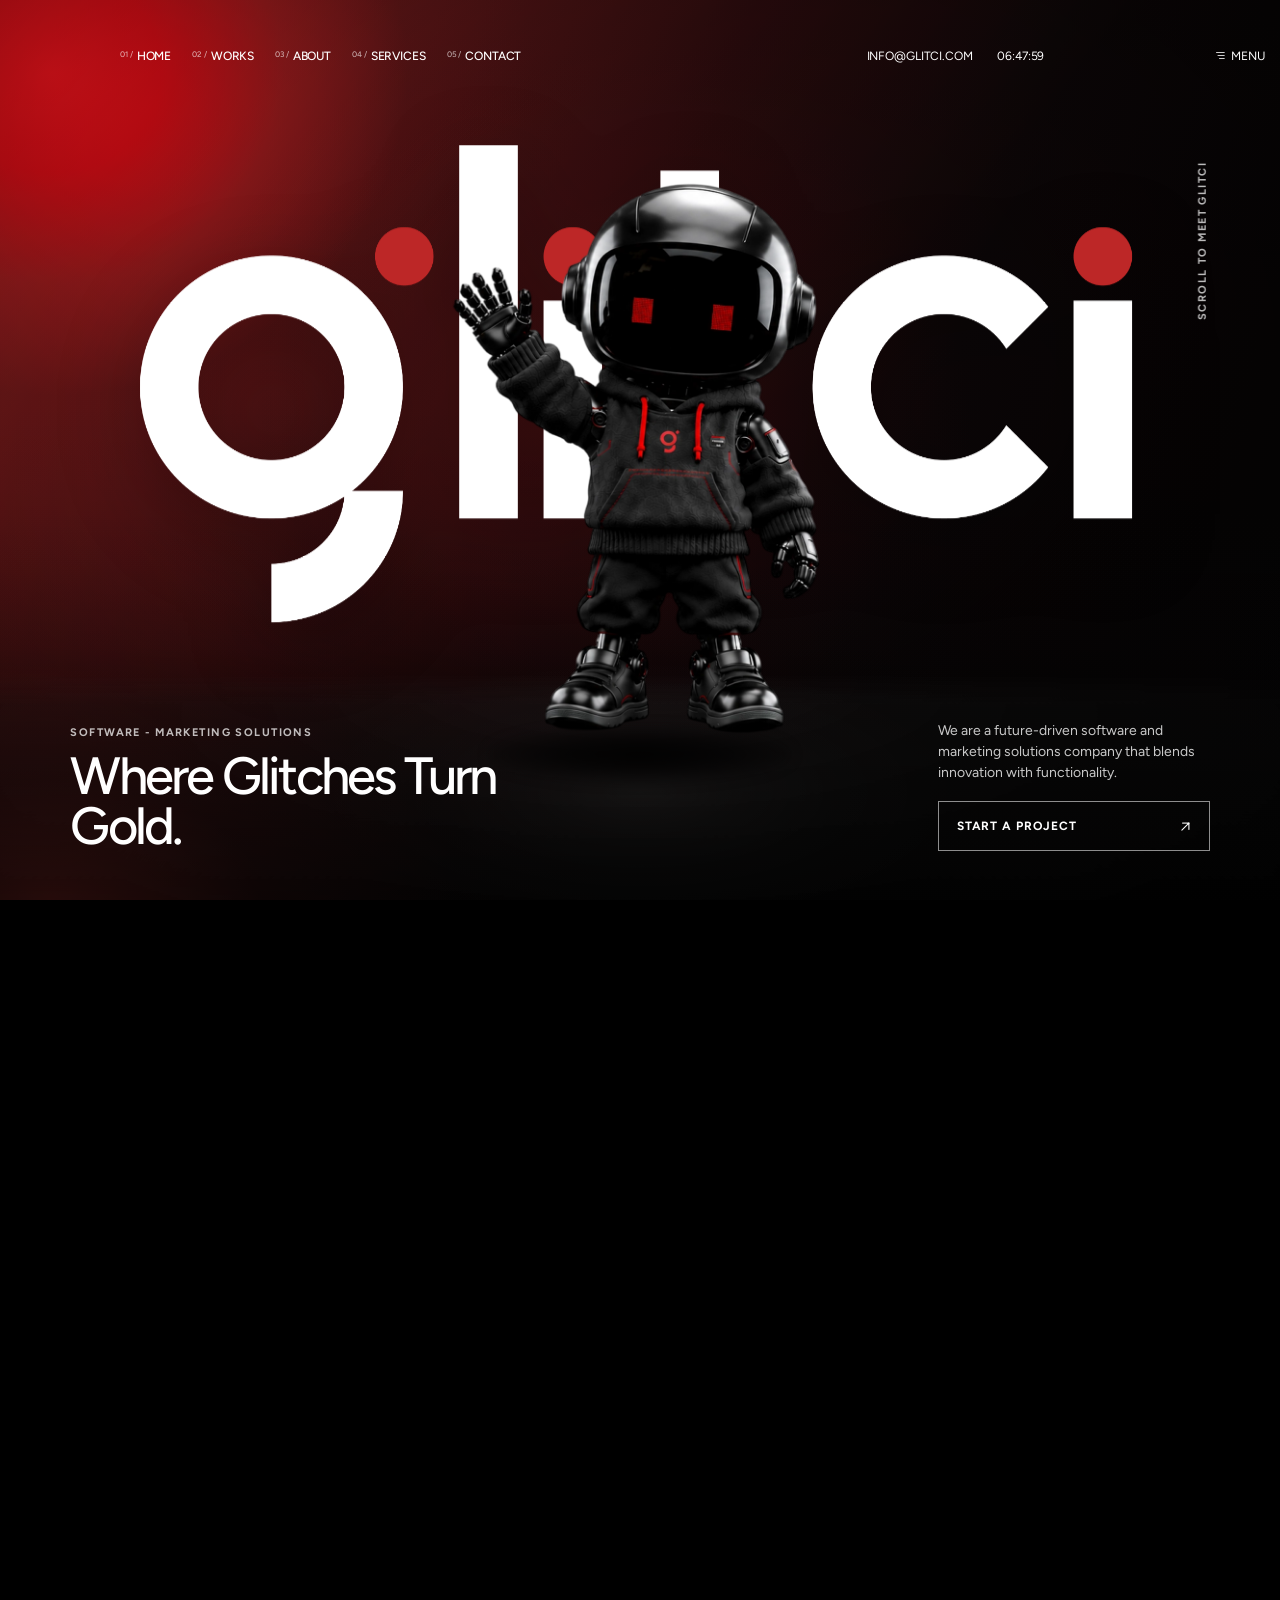
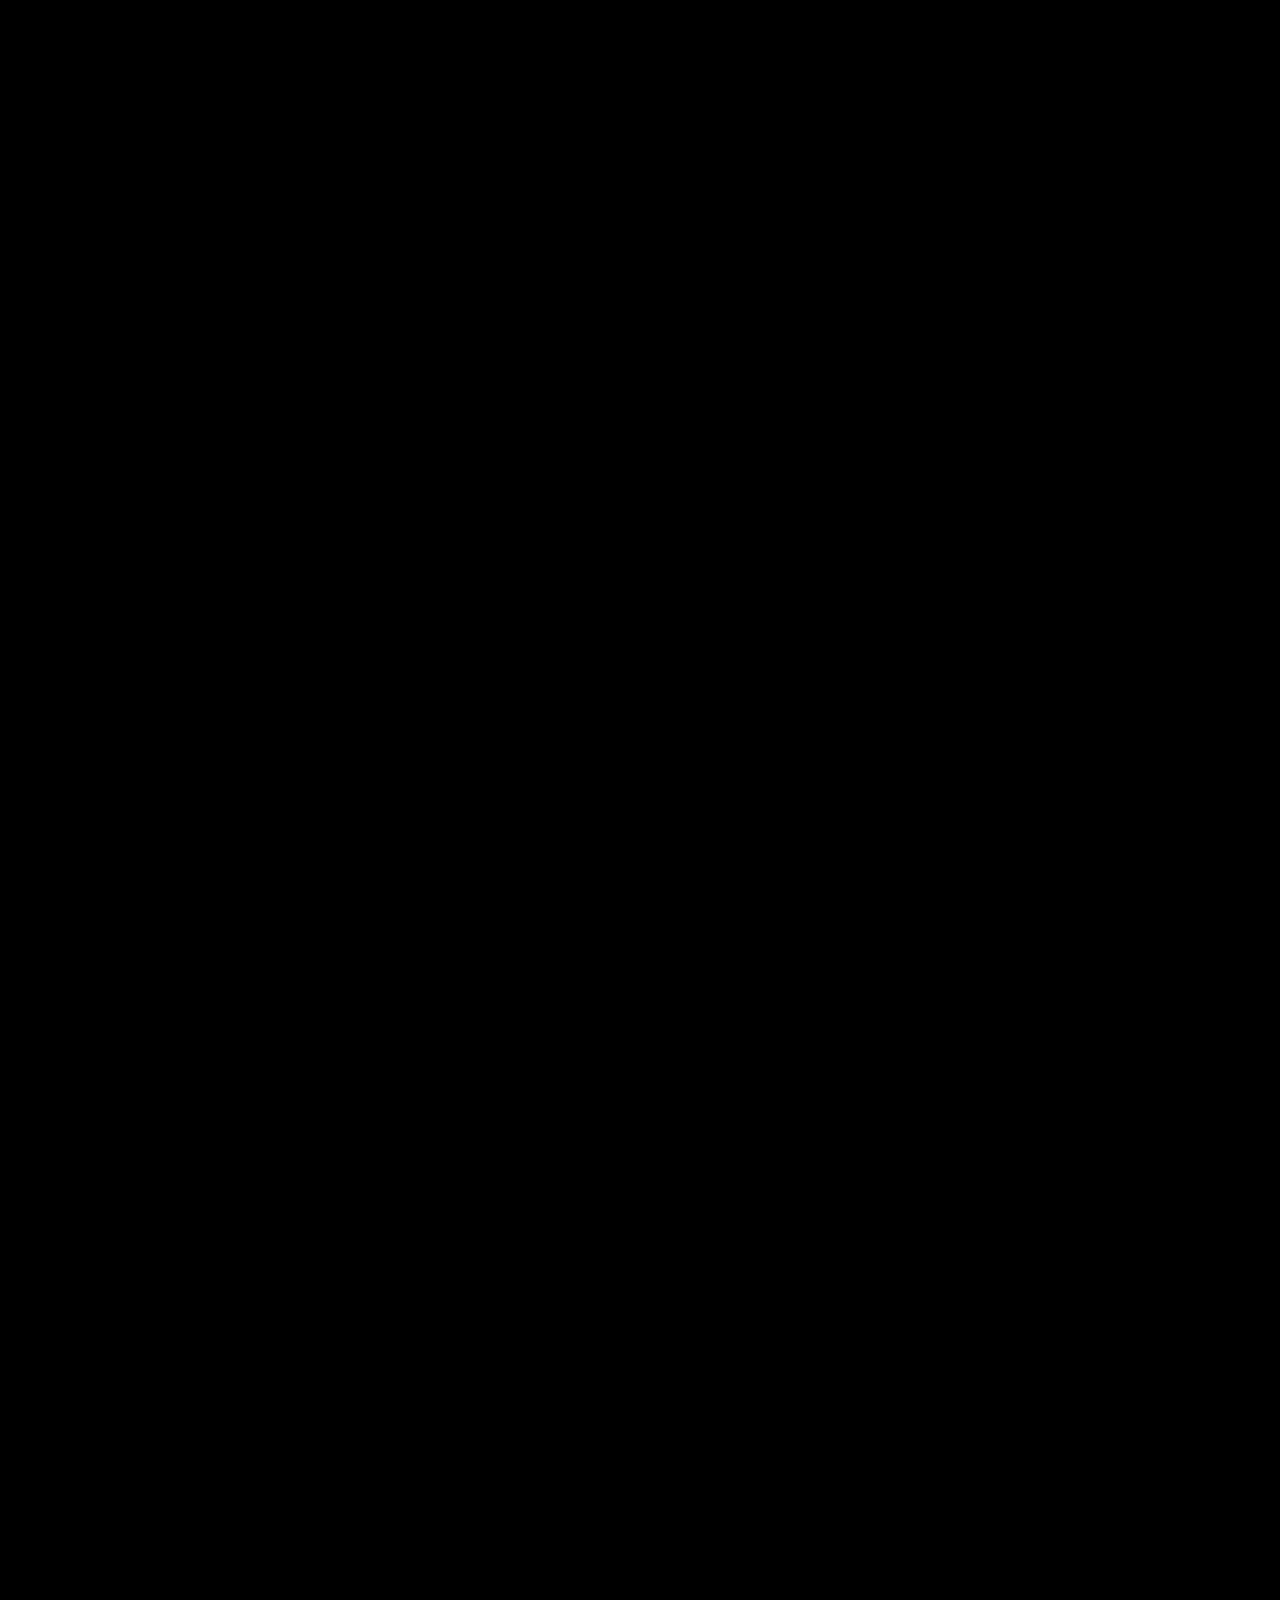
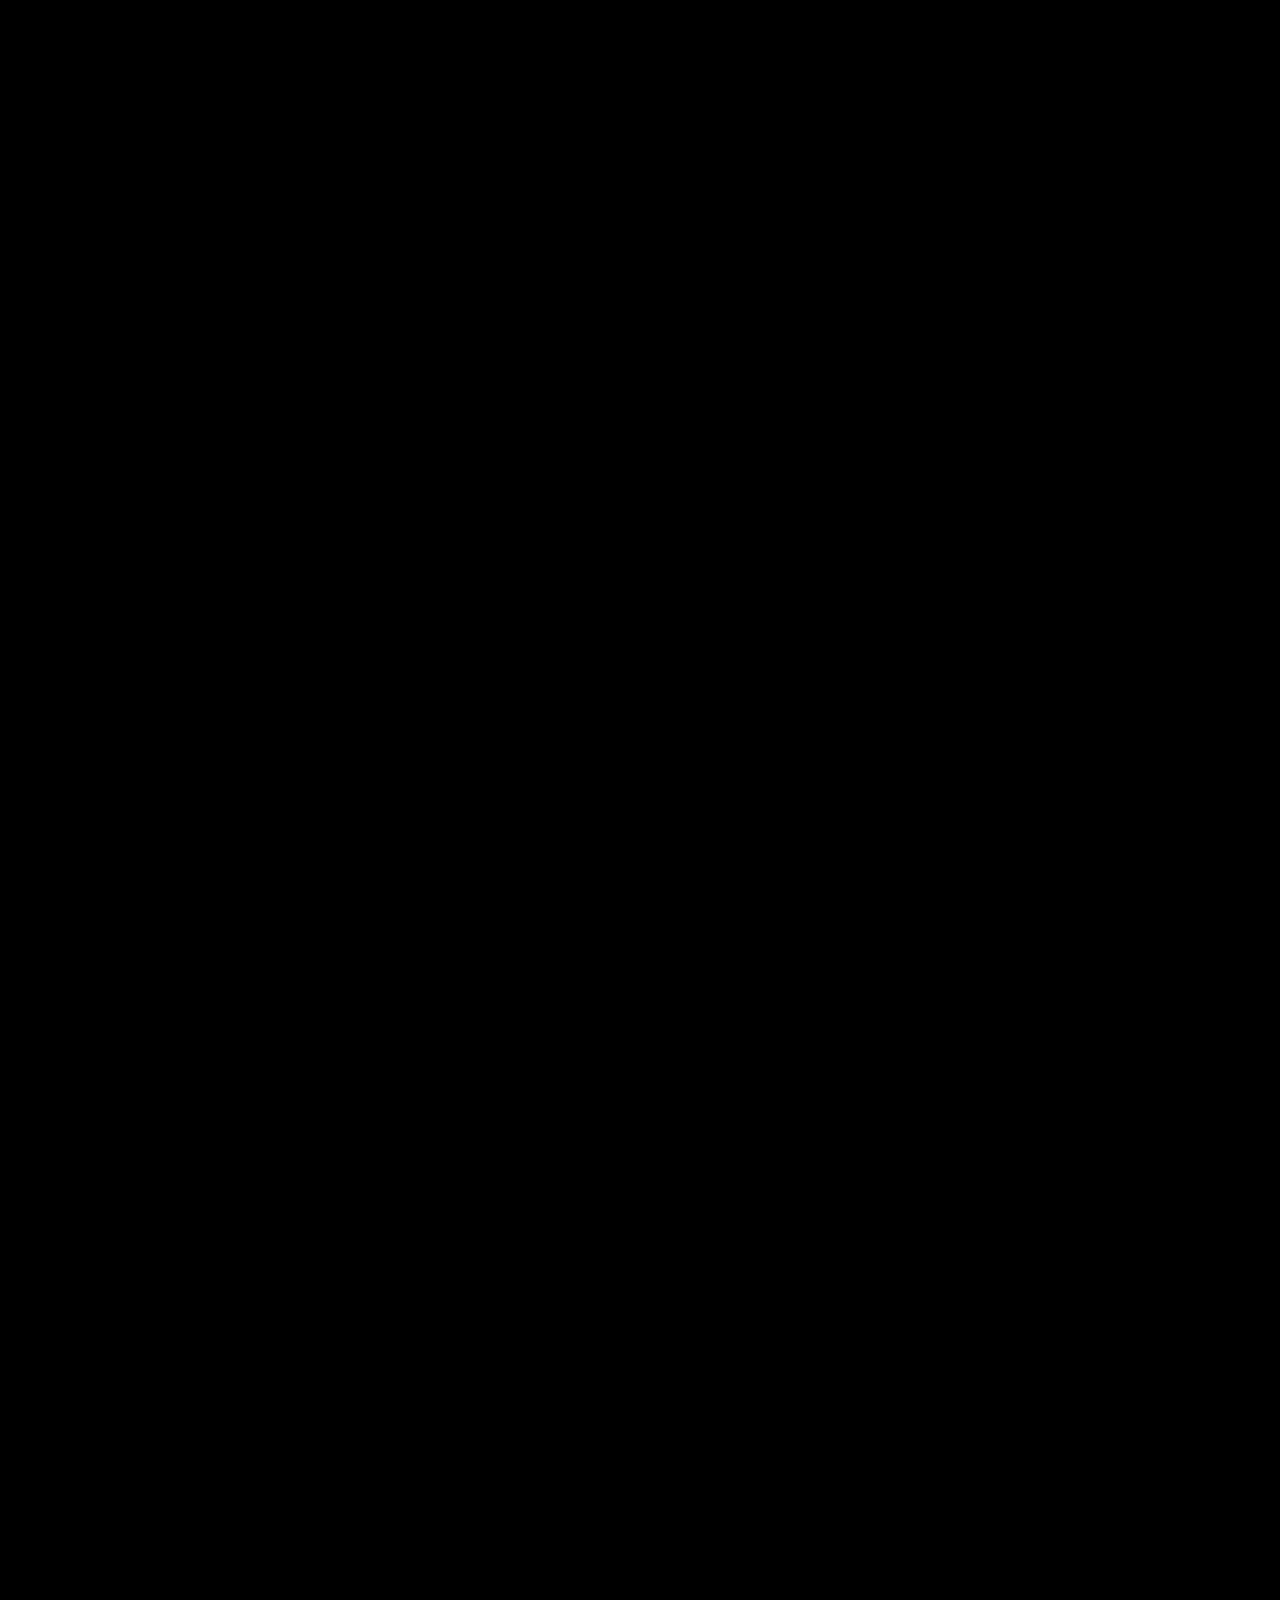
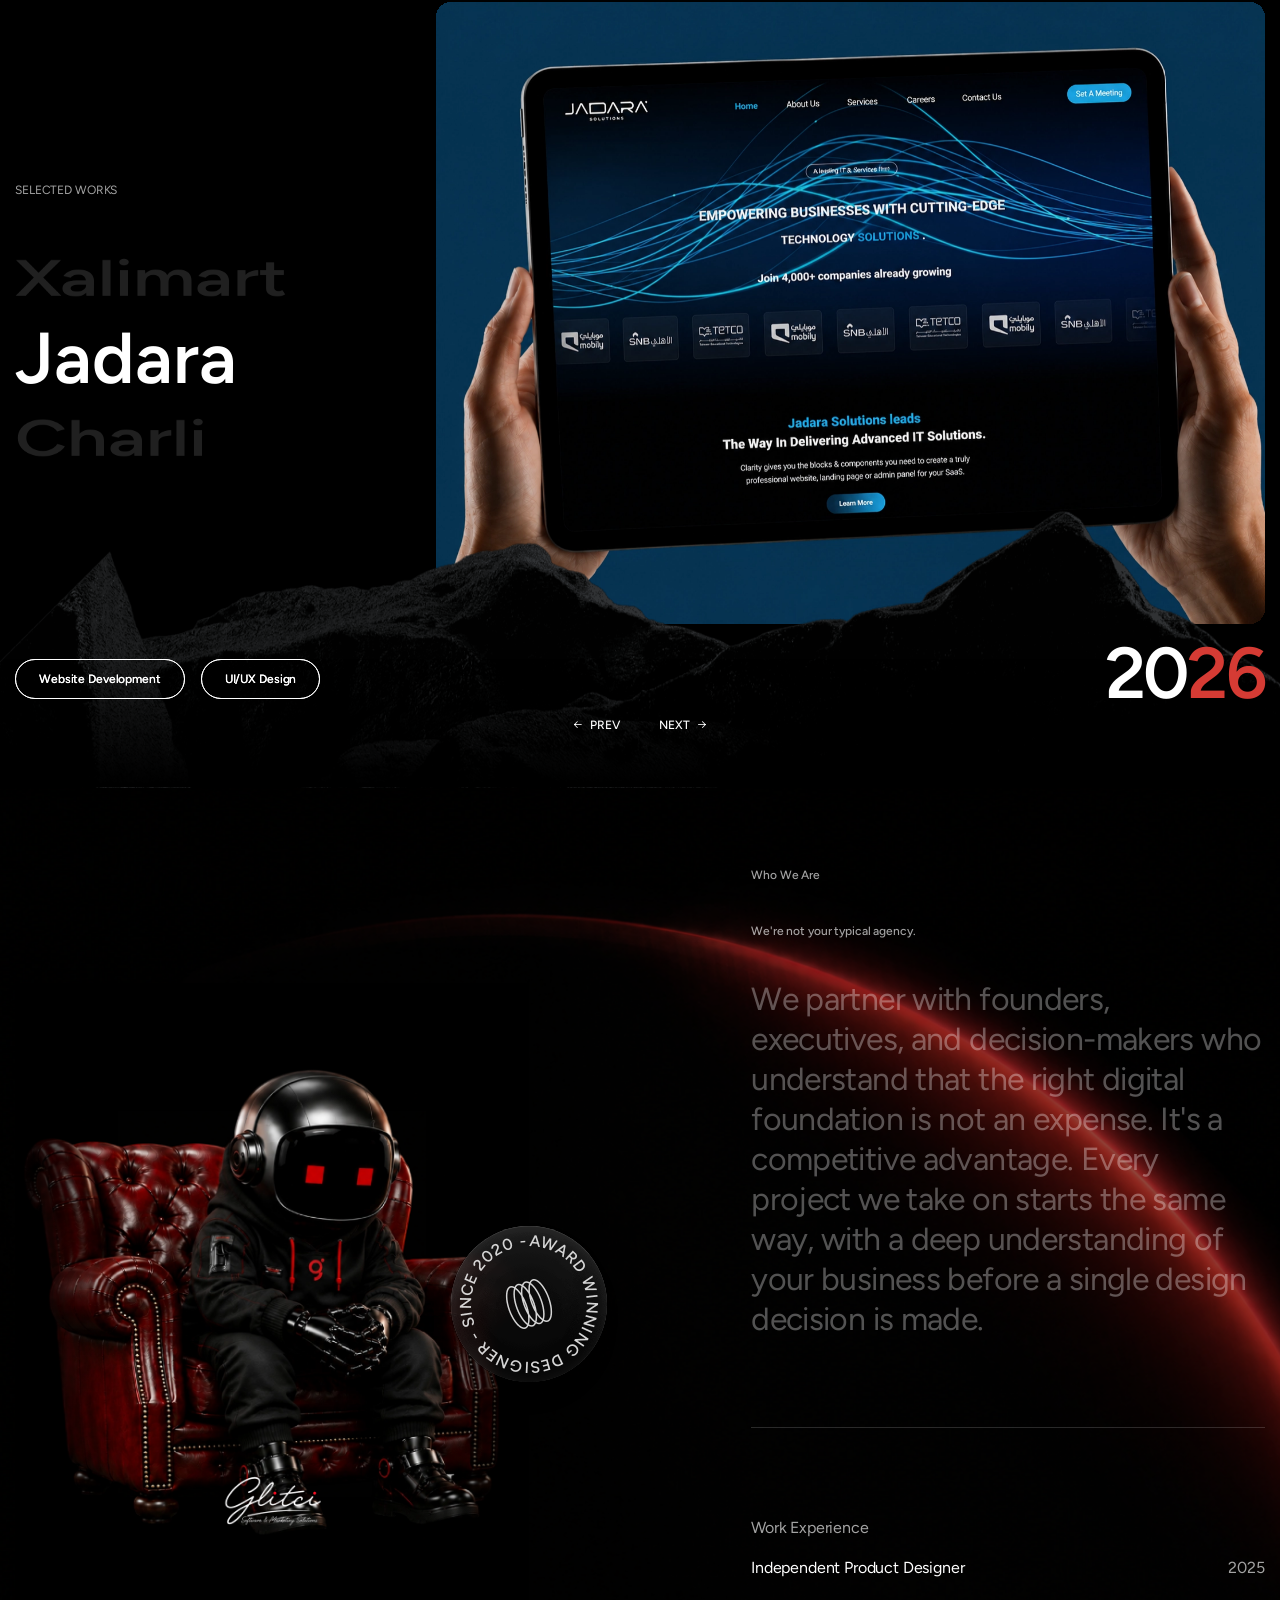
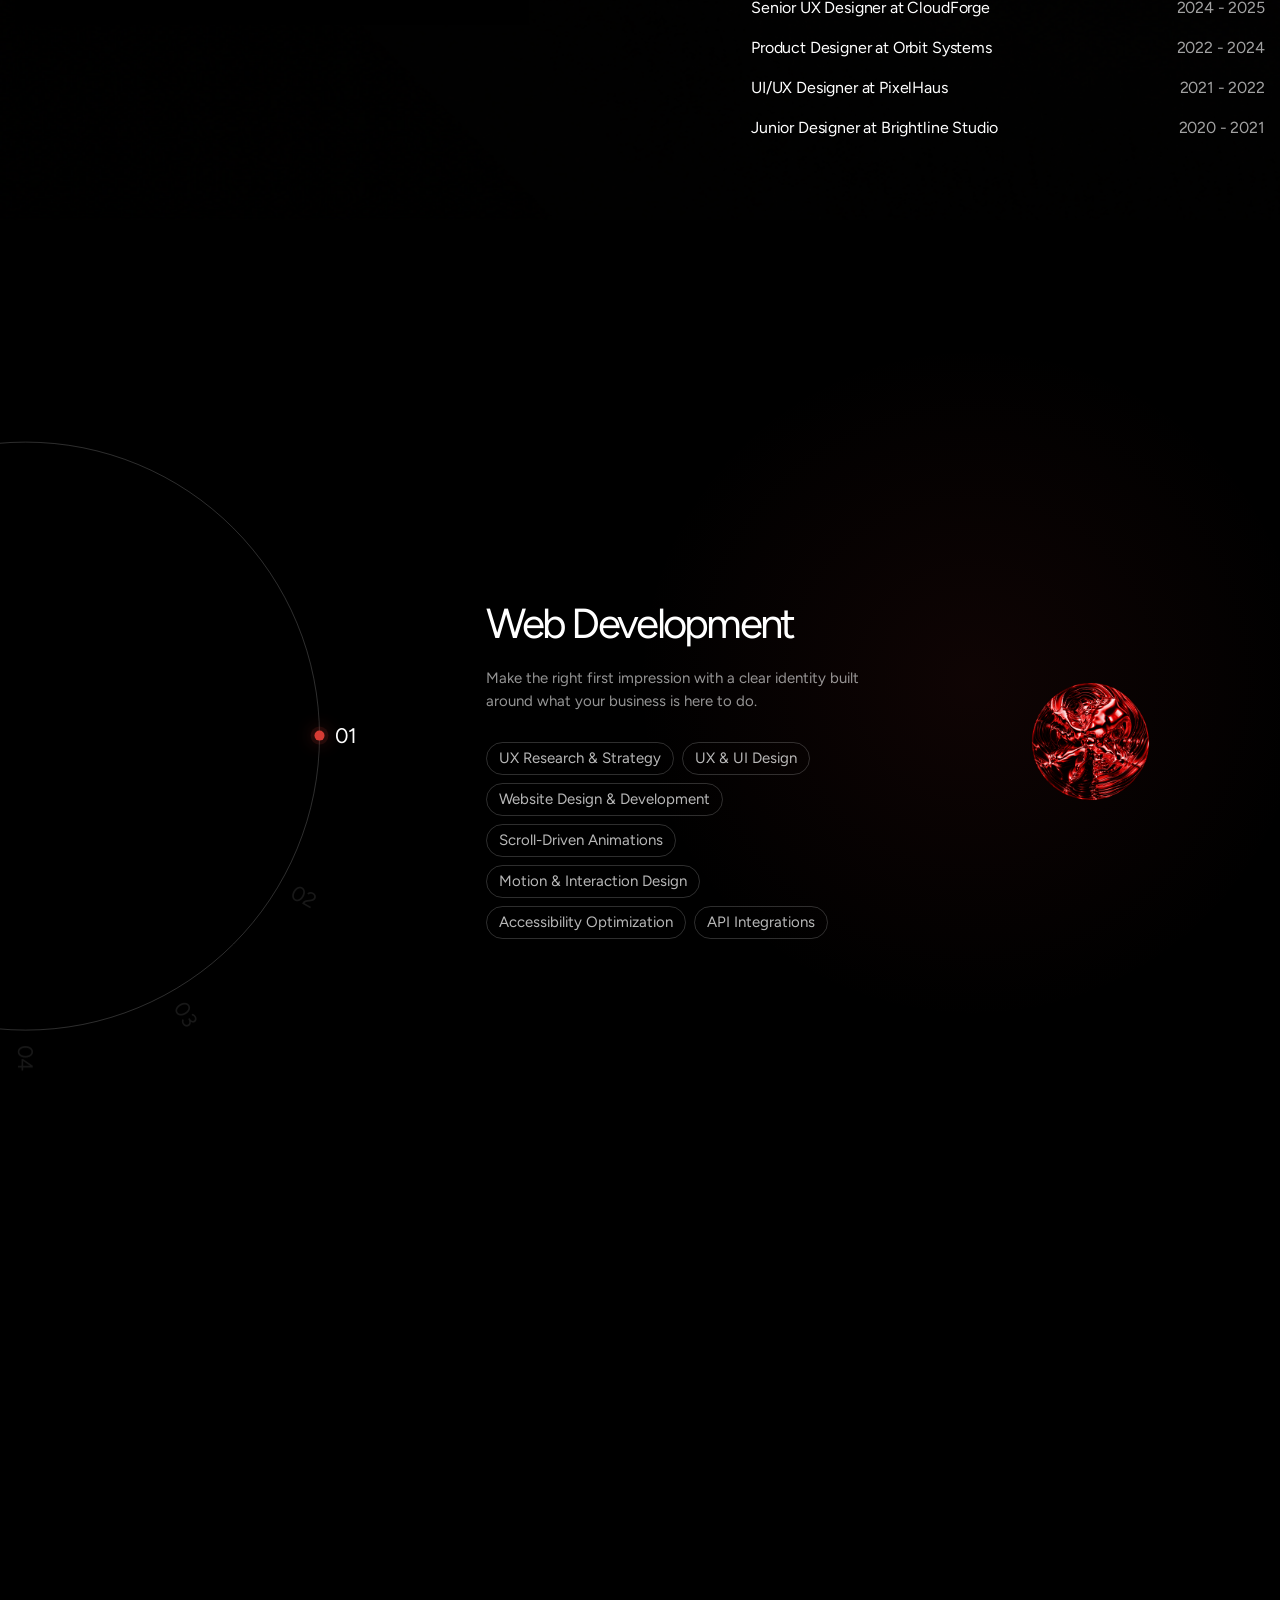
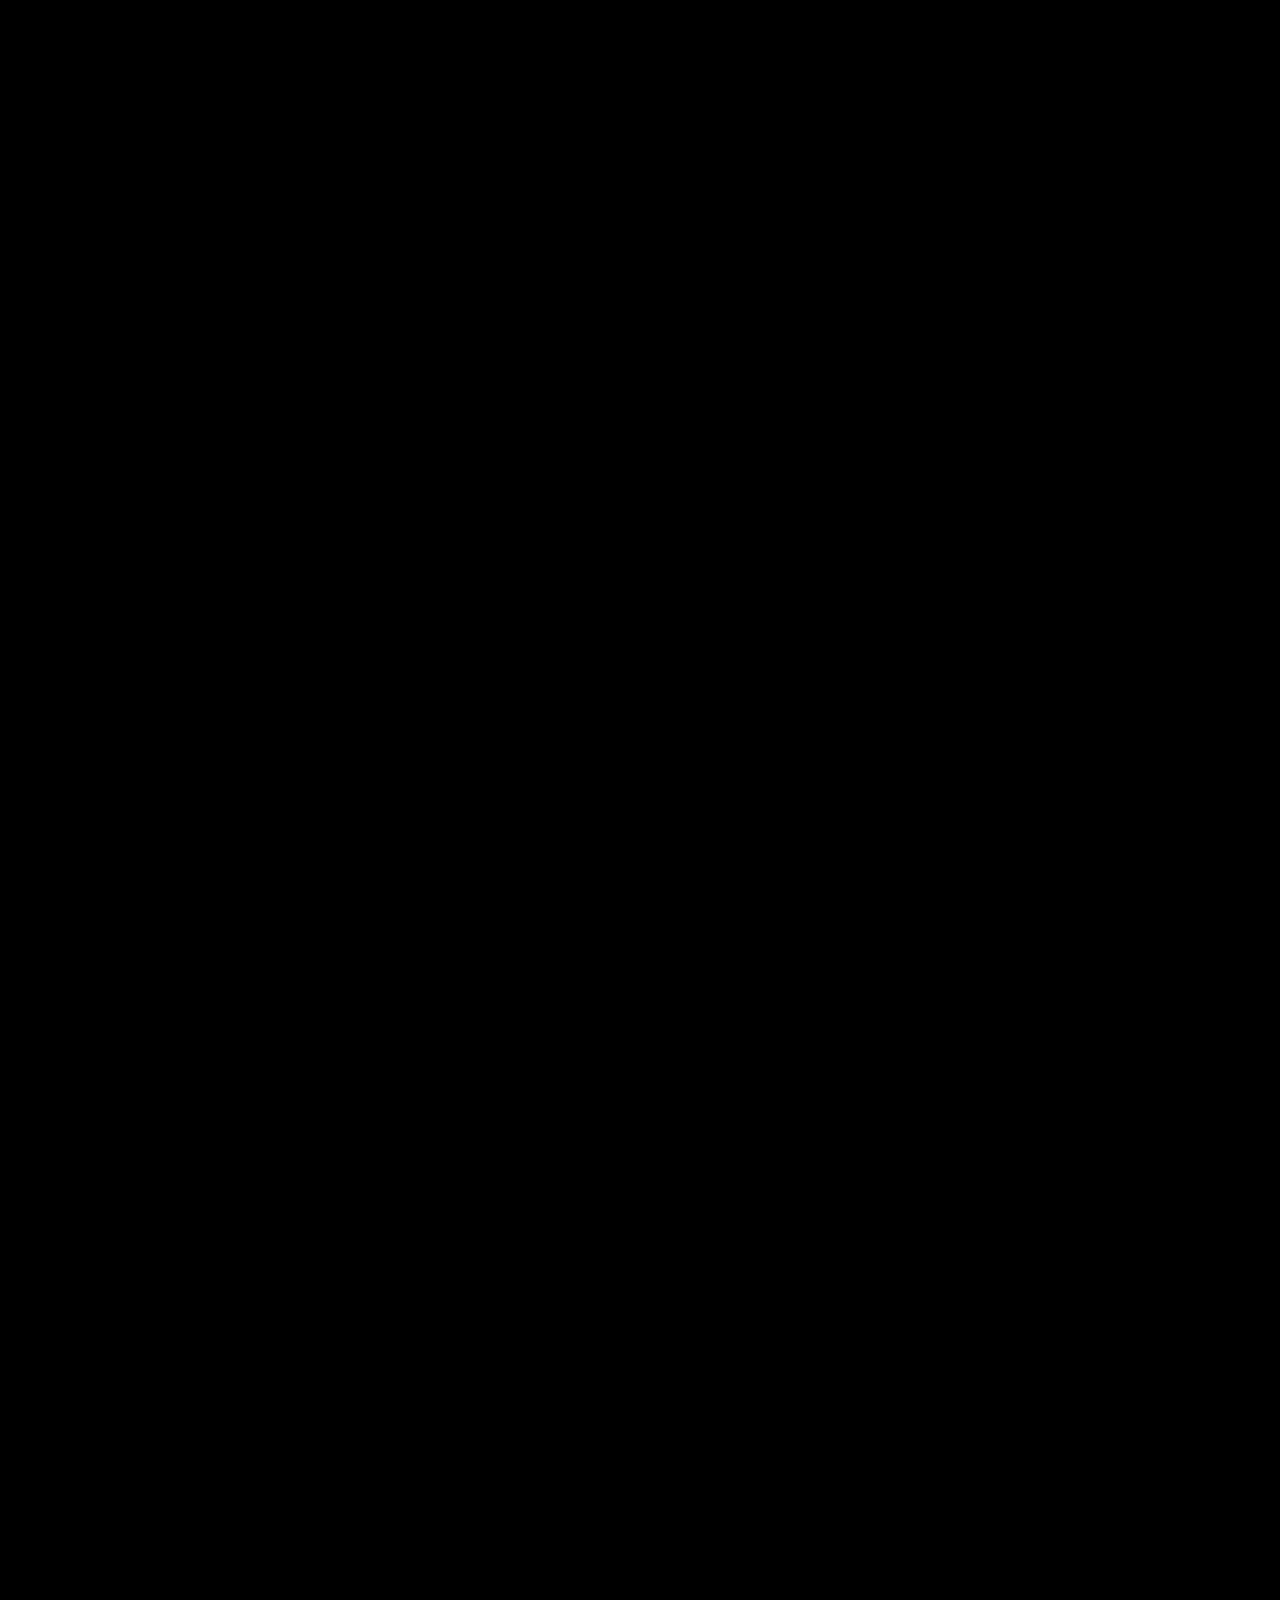
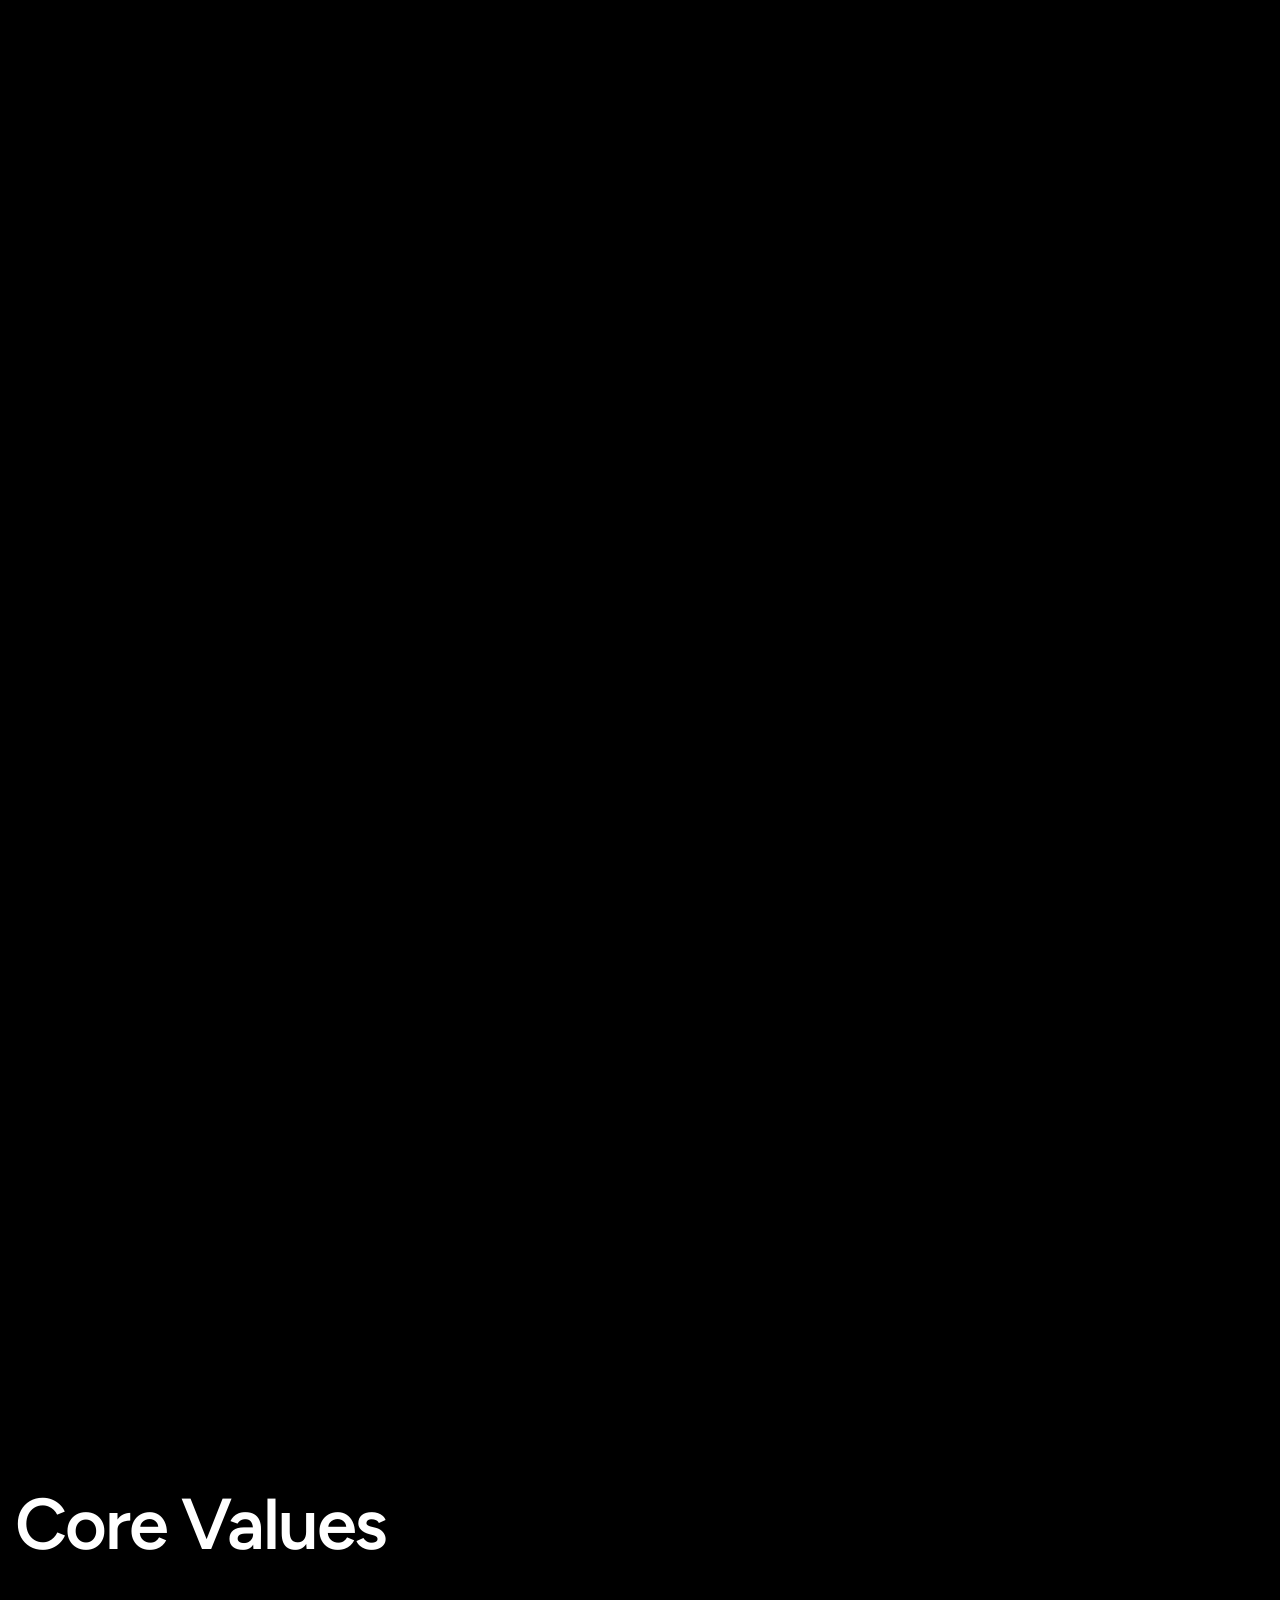
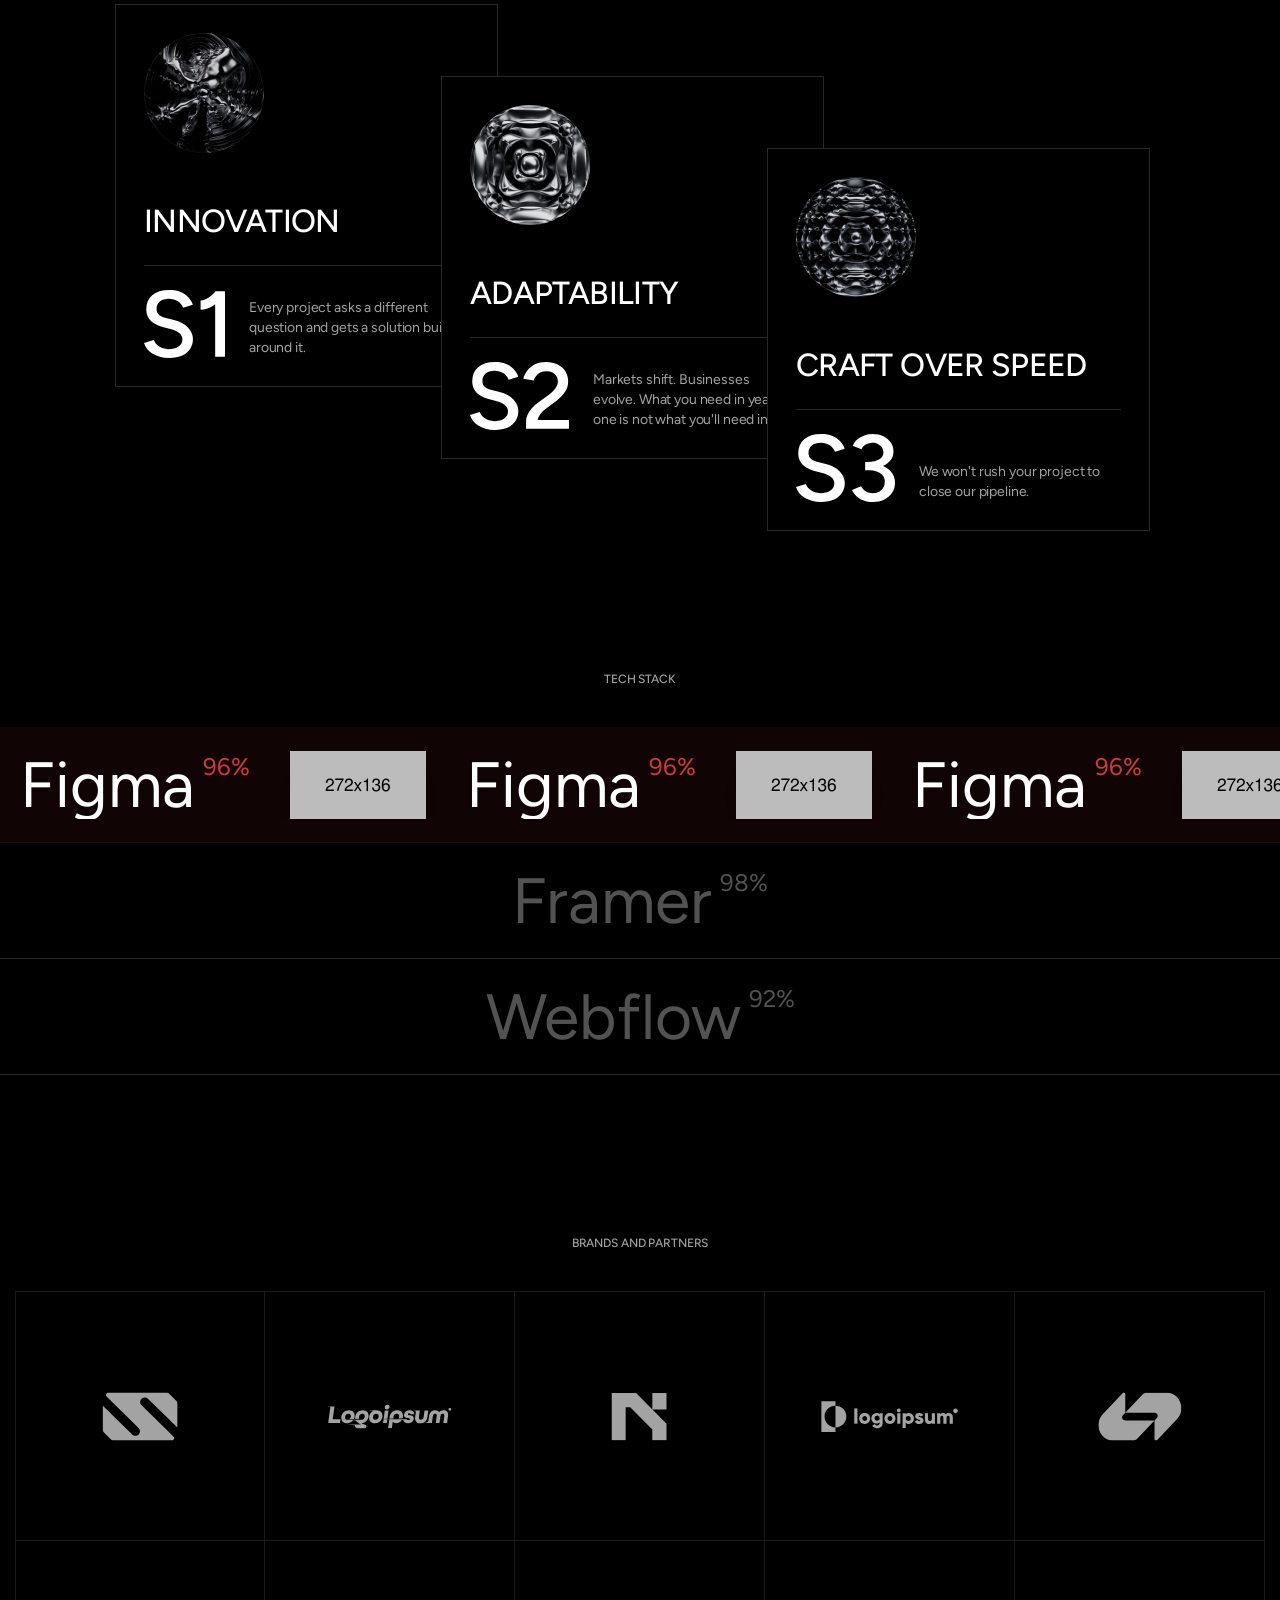
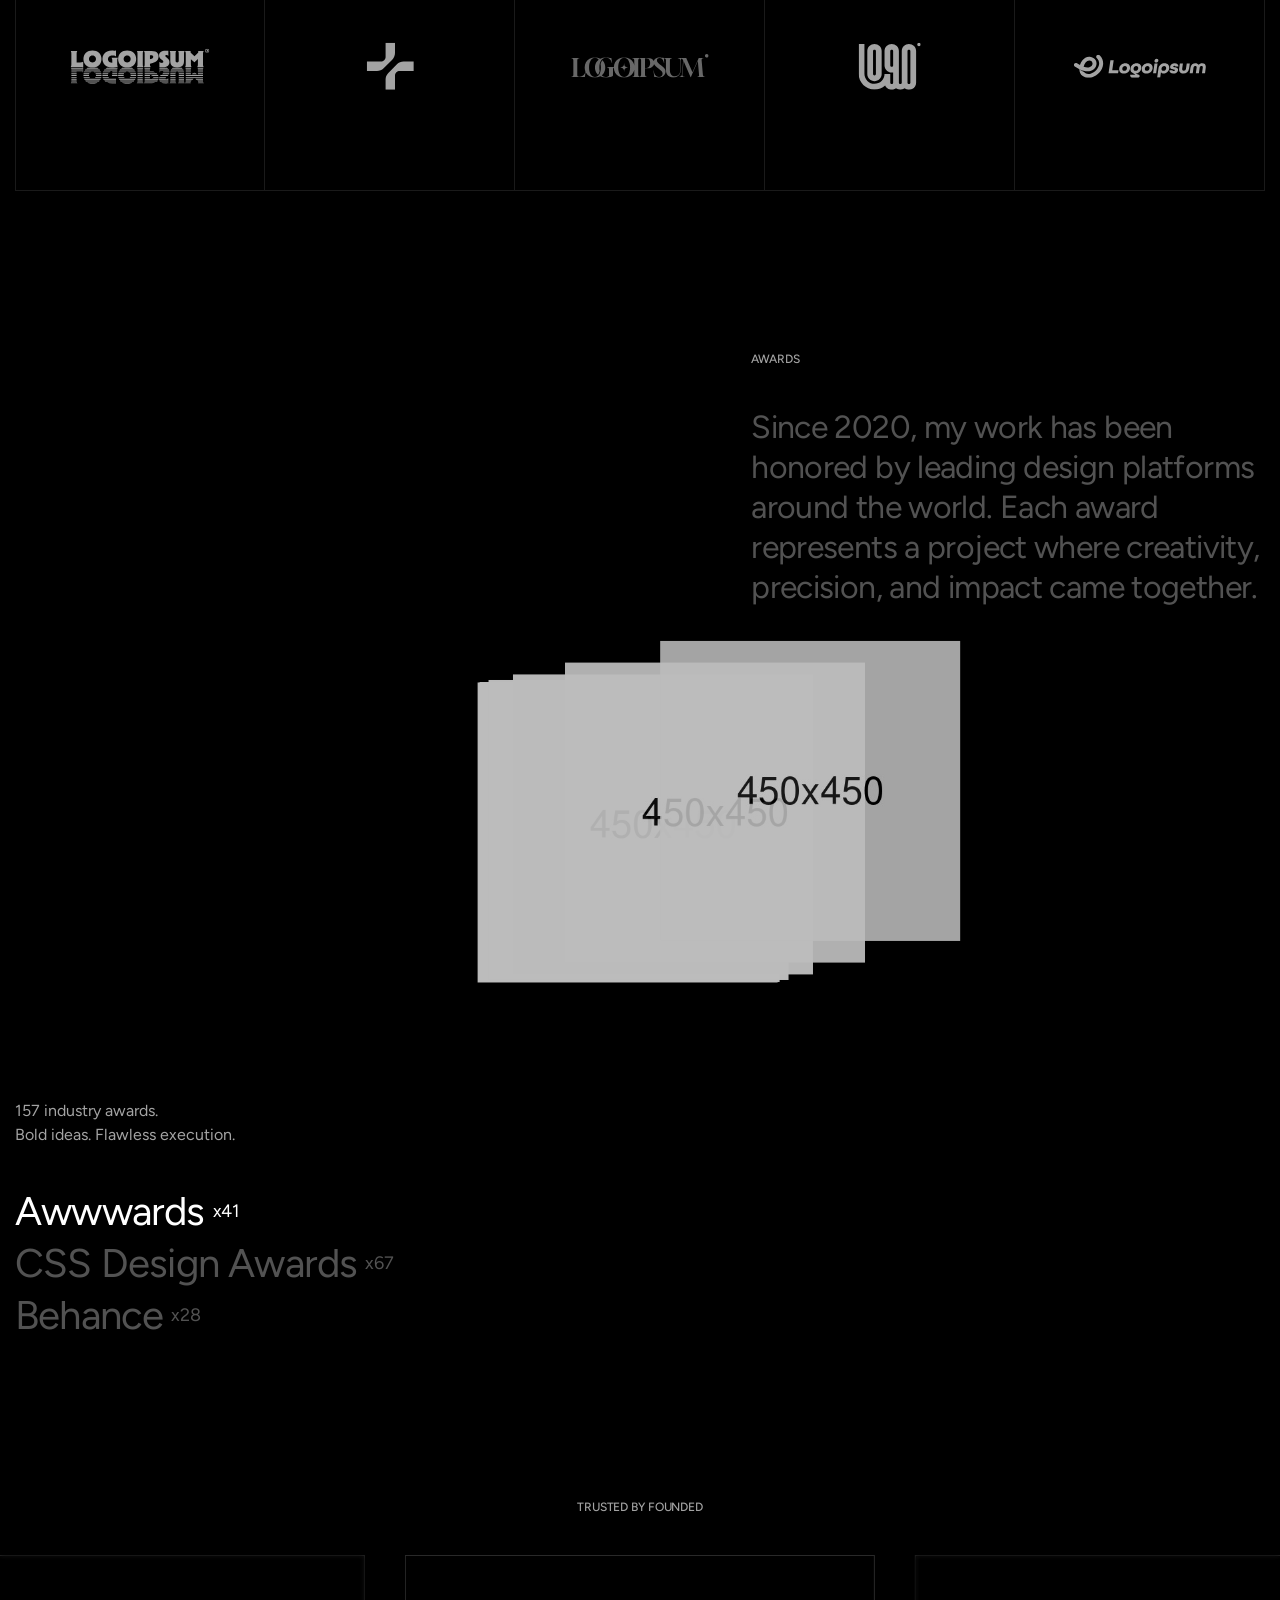
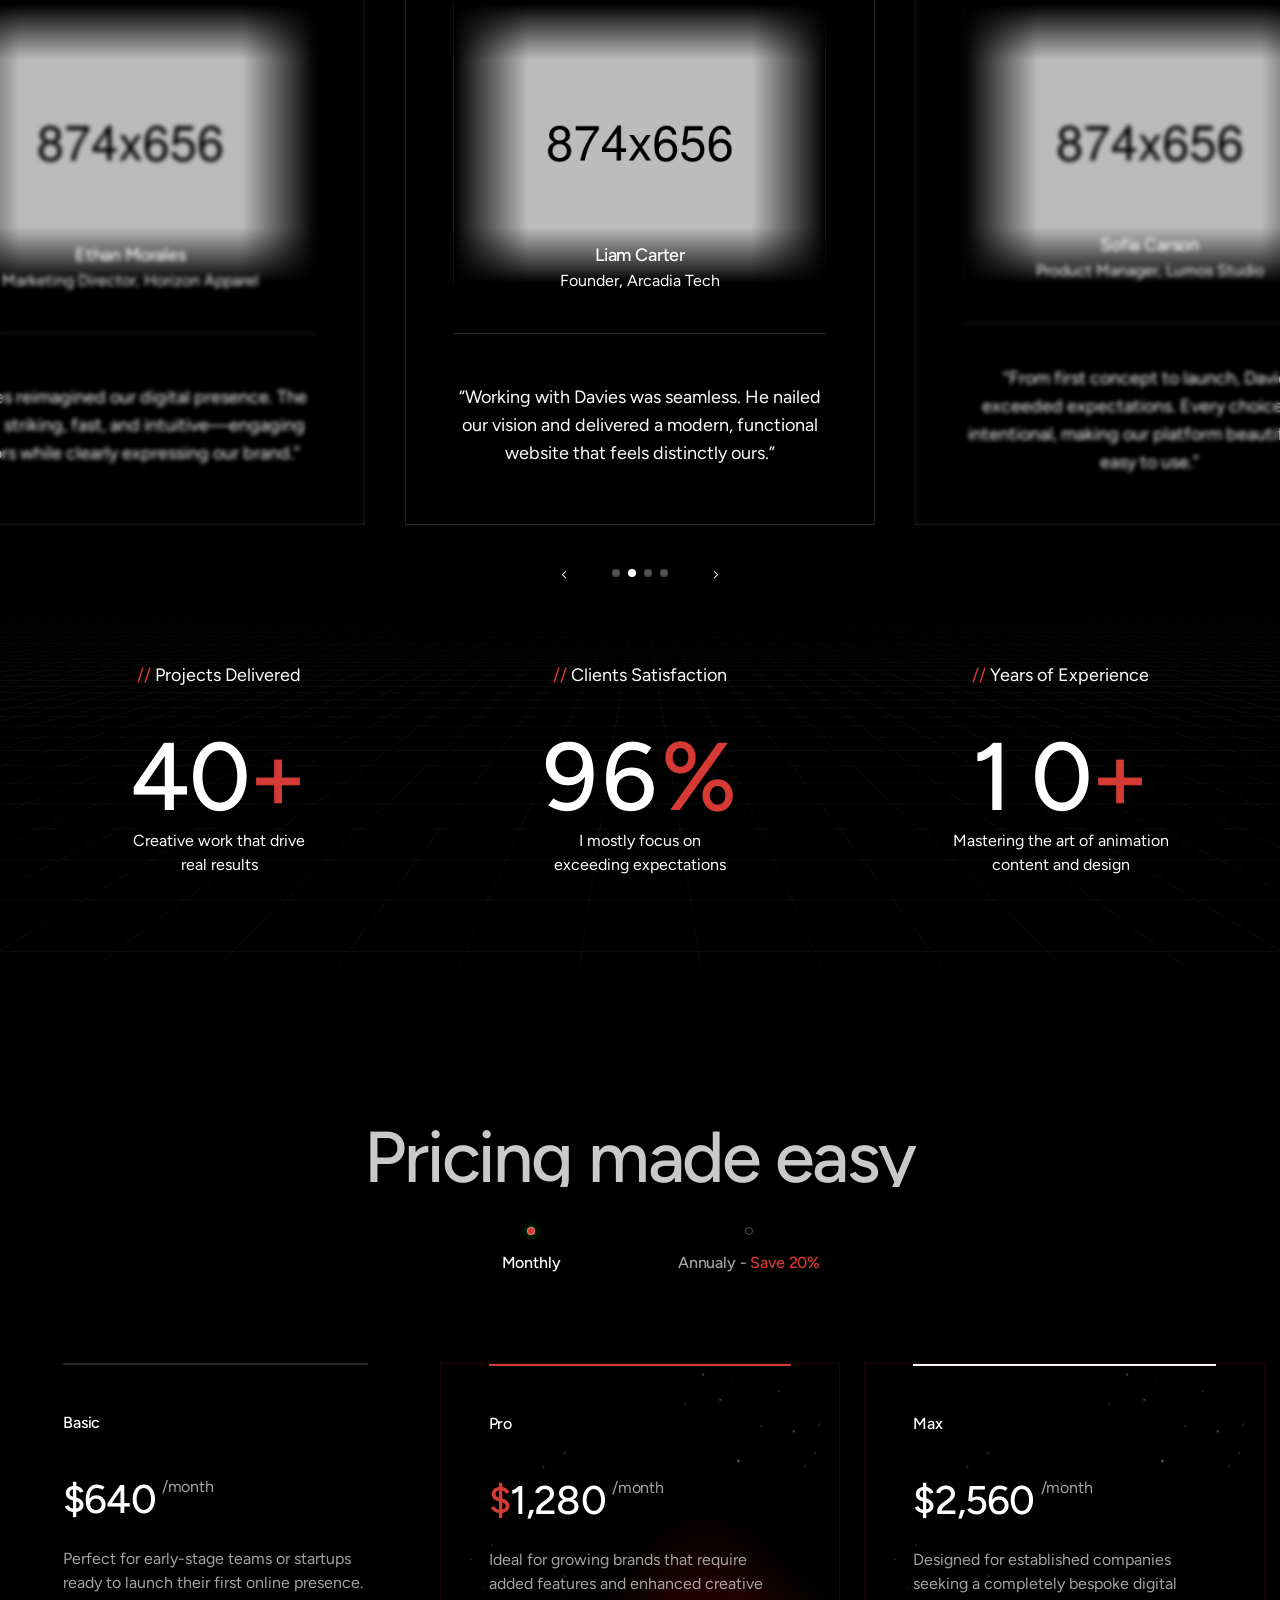
==== commit 7a69d3c1: "Service Section" ====
--- a/index.html
+++ b/index.html
@@ -25,6 +25,7 @@
     <link rel="stylesheet" href="assets/css/slick.theme.css">
     <link rel="stylesheet" type="text/css" href="assets/css/styles.css">
     <link rel="stylesheet" type="text/css" href="assets/css/glitci-hero.css">
+    <link rel="stylesheet" type="text/css" href="assets/css/glitci-services.css">
 
     <!-- Favicon and Touch Icons  -->
     <link rel="shortcut icon" href="assets/images/logo/Glitci-Icon.png">
@@ -562,7 +563,7 @@
             </div>
         </section>
         <!-- About Me -->
-        <!-- Service -->
+        <!-- Service
         <section class="section-service-2 overflow-hidden flat-spacing" id="serviceScroll">
             <div class="bg-image-list">
                 <div class="bg-image">
@@ -741,13 +742,47 @@
                 </div>
             </div>
         </section>
-        <!-- /Service -->
+        /Service -->
+        <!-- New Service Section -->
+        <section class="glitci-services" id="serviceScroll" aria-labelledby="glitci-services-title">
+            <div class="glitci-services__scene">
+                <div class="glitci-services__grid">
+                    <header class="glitci-services__header">
+                        <h2 id="glitci-services-title">What We Do</h2>
+                    </header>
+
+                    <div class="glitci-services__layout">
+                        <nav class="glitci-services__orbit" aria-label="Services navigation">
+                            <div class="glitci-services__orbit-track" data-services-nav></div>
+                            <div class="glitci-services__orbit-core" aria-hidden="true">
+                                <span class="glitci-services__core-mark">GLITCI<span>_</span></span>
+                                <span class="glitci-services__core-caption">DIGITAL<br>PARTNER</span>
+                            </div>
+                        </nav>
+
+                        <div class="glitci-services__content">
+                            <div class="glitci-services__copy-stack" data-services-copy></div>
+                        </div>
+
+                        <div class="glitci-services__visual-wrap">
+                            <div class="glitci-services__visual-stack" data-services-visuals></div>
+                            <p class="glitci-services__visual-note"><span></span> Service visual</p>
+                        </div>
+                    </div>
+
+                    <div class="glitci-services__mobile-nav" data-services-mobile-nav aria-label="Services navigation">
+                    </div>
+
+                </div>
+            </div>
+        </section>
+        <!-- New Service Section -->
         <!-- Process -->
         <section class="section-process flat-spacing">
             <div class="container">
                 <div class="s-header">
                     <h2 class="title text-display-2 letter-space--3 fw-semibold effectFade fadeUp">
-                        The Process
+                        Core Values
                     </h2>
                 </div>
                 <div class="process-list">
@@ -769,8 +804,7 @@
                                         <div>
                                             <h5 class="title letter-space--2">
                                                 <a href="#" class="link">
-                                                    Discover the Essence <br class="d-none d-sm-block">
-                                                    that drives your brand
+                                                    INNOVATION <br class="d-none d-sm-block">
                                                 </a>
                                             </h5>
                                             <div class="br-line"></div>
@@ -780,12 +814,8 @@
                                                         src="assets/images/item/S1.svg" alt="Image">
                                                 </div>
                                                 <p class="desc text-body-3 letter-space--1 text-white-64">
-                                                    I begin by clarifying your goals, audience, and market fit. The
-                                                    insights set a clear
-                                                    direction and
-                                                    define
-                                                    what
-                                                    success means for you.
+                                                    Every project asks a different question and gets a solution built
+                                                    around it.
                                                 </p>
                                             </div>
                                         </div>
@@ -808,8 +838,7 @@
                                         <div>
                                             <h5 class="title letter-space--2">
                                                 <a href="#" class="link">
-                                                    Design Bold Ideas<br class="d-none d-sm-block">
-                                                    with clear intention
+                                                    ADAPTABILITY<br class="d-none d-sm-block">
                                                 </a>
                                             </h5>
                                             <div class="br-line"></div>
@@ -819,9 +848,9 @@
                                                         src="assets/images/item/S2.svg" alt="Image">
                                                 </div>
                                                 <p class="desc text-body-3 letter-space--1 text-white-64">
-                                                    I translate strategy into visual identity and page structure. Every
-                                                    element serves a
-                                                    purpose—clean, accessible, and ready for growth.
+                                                    Markets shift. Businesses evolve.
+                                                    What you need in year one is not
+                                                    what you'll need in year three.
                                                 </p>
                                             </div>
                                         </div>
@@ -844,8 +873,8 @@
                                         <div>
                                             <h5 class="title letter-space--2">
                                                 <a href="#" class="link">
-                                                    Deliver with Speed <br class="d-none d-sm-block">
-                                                    and lasting impact
+                                                    CRAFT OVER SPEED
+                                                    <br class="d-none d-sm-block">
                                                 </a>
                                             </h5>
                                             <div class="br-line"></div>
@@ -855,10 +884,8 @@
                                                         src="assets/images/item/S3.svg" alt="Image">
                                                 </div>
                                                 <p class="desc text-body-3 letter-space--1 text-white-64">
-                                                    I build and launch your site in Framer or Webflow, then hand over an
-                                                    easy editor. You stay
-                                                    in
-                                                    control, with fast performance and room to scale.
+                                                    We won't rush your project
+                                                    to close our pipeline.
                                                 </p>
                                             </div>
                                         </div>
@@ -1945,6 +1972,7 @@
     <script src="assets/js/SplitText.min.js"></script>
     <script src="assets/js/ScrollTrigger.min.js"></script>
     <script src="assets/js/ScrollToPlugin.min.js"></script>
+    <script src="assets/js/glitci-services.js"></script>
     <script src="assets/js/gsapAnimation.js"></script>
 
     <script src="assets/js/main.js"></script>
--- a/assets/css/glitci-services.css
+++ b/assets/css/glitci-services.css
@@ -0,0 +1,552 @@
+/* Glitci Services only: Orionix-style pinned scene, translated to Glitci's dark language. */
+.glitci-services {
+  --services-bottom-clearance: clamp(64px, 5vw, 96px);
+  --services-red: #d53b34;
+  --services-soft: rgba(255, 255, 255, 0.58);
+  --services-muted: rgba(255, 255, 255, 0.28);
+  --services-line: rgba(255, 255, 255, 0.18);
+  position: relative;
+  isolation: isolate;
+  width: 100%;
+  height: calc(100svh + var(--services-bottom-clearance));
+  min-height: calc(620px + var(--services-bottom-clearance));
+  min-width: 0;
+  overflow: hidden;
+  background: #000000;
+  color: #fff;
+}
+
+.glitci-services__scene,
+.glitci-services__grid {
+  position: relative;
+  width: 100%;
+  height: 100svh;
+  min-width: 0;
+}
+
+.glitci-services__grid {
+  margin: 0;
+  padding: 0;
+}
+
+.glitci-services::before {
+  position: absolute;
+  z-index: -1;
+  inset: 0;
+  pointer-events: none;
+  background: radial-gradient(circle at 76% 48%, rgba(213, 59, 52, 0.07), transparent 31%);
+  content: "";
+}
+
+.glitci-services__header {
+  position: absolute;
+  width: 1px;
+  height: 1px;
+  overflow: hidden;
+  clip: rect(0 0 0 0);
+  white-space: nowrap;
+}
+
+.glitci-services__layout {
+  position: absolute;
+  inset: 0;
+  display: grid;
+  grid-template-columns: 38% 32% 30%;
+  align-items: center;
+  min-width: 0;
+}
+
+.glitci-services__orbit {
+  position: absolute;
+  top: calc(50% + 66px);
+  left: clamp(-430px, -21vw, -250px);
+  width: min(46vw, 880px);
+  aspect-ratio: 1;
+  transform: translateY(-50%);
+}
+
+.glitci-services__orbit::before,
+.glitci-services__orbit::after,
+.glitci-services__orbit-track::before,
+.glitci-services__orbit-track::after {
+  position: absolute;
+  border-radius: 50%;
+  pointer-events: none;
+  content: "";
+}
+
+.glitci-services__orbit::before {
+  inset: 0;
+  border: 1px solid var(--services-line);
+}
+
+.glitci-services__orbit::after {
+  display: none;
+}
+
+.glitci-services__orbit-track {
+  position: absolute;
+  inset: 0;
+  transform-origin: center;
+  will-change: transform;
+}
+
+.glitci-services__orbit-track::before {
+  display: none;
+}
+
+.glitci-services__orbit-track::after {
+  display: none;
+}
+
+.glitci-services__nav-item {
+  position: absolute;
+  top: 50%;
+  left: 50%;
+  display: flex;
+  align-items: center;
+  width: 120px;
+  height: 32px;
+  padding: 0;
+  border: 0;
+  color: var(--services-muted);
+  background: transparent;
+  cursor: pointer;
+  opacity: 0.34;
+  pointer-events: none;
+  transform: translate(-50%, -50%) rotate(var(--service-angle)) translateY(calc(var(--orbit-radius) * -1)) rotate(-90deg);
+  transition: color 280ms ease, opacity 280ms ease;
+}
+
+.glitci-services__nav-item[aria-current="true"] {
+  opacity: 1;
+  pointer-events: auto;
+}
+
+.glitci-services__nav-item:hover,
+.glitci-services__nav-item:focus-visible,
+.glitci-services__nav-item[aria-current="true"] {
+  color: #fff;
+}
+
+.glitci-services__nav-item:focus-visible {
+  outline: 1px solid var(--services-red);
+  outline-offset: 7px;
+}
+
+.glitci-services__nav-number {
+  position: absolute;
+  top: 50%;
+  left: calc(50% + 15px);
+  display: inline-block;
+  color: inherit;
+  font-size: clamp(20px, 1.65vw, 32px);
+  font-weight: 400;
+  letter-spacing: -0.04em;
+  line-height: 1;
+  transform: translateY(-50%);
+}
+
+.glitci-services__nav-title {
+  display: none;
+}
+
+.glitci-services__nav-dot {
+  position: absolute;
+  top: 50%;
+  left: 50%;
+  width: 10px;
+  height: 10px;
+  border-radius: 50%;
+  background: var(--services-red);
+  box-shadow: 0 0 0 4px rgba(213, 59, 52, 0.12), 0 0 18px rgba(213, 59, 52, 0.55);
+  opacity: 0;
+  transform: translate(-50%, -50%) scale(0.4);
+  transition: opacity 280ms ease, transform 280ms ease;
+}
+
+.glitci-services__nav-item[aria-current="true"] .glitci-services__nav-dot {
+  opacity: 1;
+  transform: translate(-50%, -50%) scale(1);
+}
+
+.glitci-services__orbit-core {
+  display: none;
+}
+
+.glitci-services__content {
+  grid-column: 2;
+  position: relative;
+  align-self: center;
+  width: min(100%, 540px);
+  min-width: 0;
+  padding: 0;
+  transform: translateY(72px);
+}
+
+.glitci-services__copy-stack {
+  position: relative;
+  width: 100%;
+  min-height: 280px;
+  min-width: 0;
+}
+
+.glitci-services__copy {
+  position: absolute;
+  inset: 0;
+  display: flex;
+  flex-direction: column;
+  align-items: flex-start;
+  opacity: 0;
+  visibility: hidden;
+  transform: translateY(24px);
+}
+
+.glitci-services__copy.is-active {
+  opacity: 1;
+  visibility: visible;
+  transform: translateY(0);
+}
+
+.glitci-services__copy-kicker,
+.glitci-services__content-top {
+  display: none;
+}
+
+.glitci-services__copy h3 {
+  max-width: 540px;
+  margin: 0;
+  color: #fff;
+  font-size: clamp(42px, 3.15vw, 62px);
+  font-weight: 400;
+  letter-spacing: -0.065em;
+  line-height: 1.03;
+}
+
+.glitci-services__copy-description {
+  max-width: 430px;
+  margin: 22px 0 0;
+  color: var(--services-soft);
+  font-size: 15px;
+  line-height: 1.5;
+}
+
+.glitci-services__tags {
+  display: flex;
+  flex-wrap: wrap;
+  gap: 8px;
+  margin-top: 30px;
+}
+
+.glitci-services__tag {
+  padding: 8px 12px;
+  border: 1px solid var(--services-line);
+  border-radius: 999px;
+  color: rgba(255, 255, 255, 0.72);
+  font-size: 15px;
+  line-height: 1;
+}
+
+.glitci-services__visual-wrap {
+  grid-column: 3;
+  align-self: center;
+  justify-self: end;
+  width: min(25vw, 480px);
+  min-width: 0;
+  margin-right: clamp(24px, 2.3vw, 44px);
+  transform: translateY(72px);
+}
+
+.glitci-services__visual-stack {
+  position: relative;
+  width: 100%;
+  aspect-ratio: 1;
+  min-width: 0;
+  overflow: visible;
+}
+
+.glitci-services__visual-stack::before {
+  display: none;
+}
+
+.glitci-services__visual-stack::after {
+  display: none;
+}
+
+.glitci-services__visual {
+  position: absolute;
+  inset: 0;
+  display: flex;
+  align-items: center;
+  justify-content: center;
+  opacity: 0;
+  visibility: hidden;
+  transform: scale(0.86) translateY(18px);
+}
+
+.glitci-services__visual.is-active {
+  opacity: 1;
+  visibility: visible;
+  transform: scale(1) translateY(0);
+}
+
+.glitci-services__visual-icon {
+  position: relative;
+  z-index: 1;
+  display: grid;
+  place-items: center;
+  width: clamp(112px, 9.5vw, 176px);
+  height: clamp(112px, 9.5vw, 176px);
+  color: rgba(255, 255, 255, 0.88);
+}
+
+.glitci-services__visual-icon::before {
+  display: none;
+}
+
+.glitci-services__visual-icon svg {
+  position: relative;
+  z-index: 1;
+  width: 74%;
+  height: 74%;
+  overflow: visible;
+  fill: none;
+  stroke: currentColor;
+  stroke-linecap: round;
+  stroke-linejoin: round;
+  stroke-width: 1.35;
+}
+
+.glitci-services__visual-icon .accent {
+  color: var(--services-red);
+}
+
+.glitci-services__visual-meta,
+.glitci-services__visual-note,
+.glitci-services__footer {
+  display: none;
+}
+
+.glitci-services__mobile-nav {
+  display: none;
+}
+
+@media (max-width: 1199px) {
+  .glitci-services__layout {
+    grid-template-columns: 34% 40% 26%;
+  }
+
+  .glitci-services__orbit {
+    top: calc(50% + 44px);
+    left: clamp(-330px, -18vw, -190px);
+    width: min(50vw, 620px);
+  }
+
+  .glitci-services__nav-title {
+    display: none;
+  }
+
+  .glitci-services__copy h3 {
+    font-size: clamp(38px, 4vw, 52px);
+  }
+
+  .glitci-services__copy-description {
+    max-width: 360px;
+    font-size: 14px;
+  }
+
+  .glitci-services__visual-wrap {
+    width: min(22vw, 260px);
+    margin-right: 16px;
+    transform: translateY(44px);
+  }
+}
+
+@media (max-width: 767px) {
+  .glitci-services {
+    --services-bottom-clearance: 0px;
+    height: 100svh;
+    min-height: 0;
+  }
+
+  .glitci-services__layout {
+    display: block;
+    padding: 0;
+  }
+
+  .glitci-services__orbit {
+    top: calc(103px - min(275px, 80vw));
+    left: 50%;
+    z-index: 1;
+    display: block;
+    width: min(550px, 160vw);
+    transform: translate(-50%, -50%);
+  }
+
+  .glitci-services__nav-item {
+    transform: translate(-50%, -50%) rotate(var(--service-mobile-angle)) translateY(calc(var(--orbit-radius) * -1)) rotate(-180deg);
+  }
+
+  .glitci-services__nav-number {
+    top: calc(50% + 32px);
+    left: 50%;
+    font-size: clamp(22px, 7vw, 29px);
+    transform: translate(-50%, -50%);
+  }
+
+  .glitci-services__nav-dot {
+    width: 12px;
+    height: 12px;
+  }
+
+  .glitci-services__content {
+    position: absolute;
+    top: clamp(150px, 24vh, 176px);
+    right: 20px;
+    left: 20px;
+    z-index: 2;
+    width: auto;
+    max-width: none;
+    transform: none;
+  }
+
+  .glitci-services__copy-stack {
+    min-height: 220px;
+  }
+
+  .glitci-services__copy {
+    align-items: center;
+    width: 100%;
+    text-align: center;
+  }
+
+  .glitci-services__copy h3 {
+    width: 100%;
+    font-size: clamp(34px, 9.5vw, 48px);
+    line-height: 1.02;
+    text-align: center;
+  }
+
+  .glitci-services__copy-description {
+    width: 100%;
+    max-width: 430px;
+    margin-top: 14px;
+    font-size: 13px;
+    line-height: 1.45;
+    text-align: center;
+  }
+
+  .glitci-services__tags {
+    justify-content: center;
+    gap: 6px;
+    margin-top: 20px;
+  }
+
+  .glitci-services__tag {
+    padding: 7px 9px;
+    font-size: 14px;
+  }
+
+  .glitci-services__visual-wrap {
+    position: absolute;
+    top: clamp(382px, 55vh, 420px);
+    left: 50%;
+    z-index: 2;
+    width: min(78vw, 270px);
+    margin: 0;
+    transform: translateX(-50%);
+  }
+
+  .glitci-services__visual-icon {
+    width: 150px;
+    height: 150px;
+  }
+
+  .glitci-services__mobile-nav {
+    display: none;
+  }
+
+  .glitci-services__mobile-item {
+    position: relative;
+    height: 28px;
+    padding: 0;
+    border: 0;
+    border-top: 1px solid var(--services-line);
+    color: var(--services-muted);
+    background: transparent;
+    font-size: 10px;
+    letter-spacing: 0.08em;
+    text-align: left;
+  }
+
+  .glitci-services__mobile-item::before {
+    position: absolute;
+    top: -1px;
+    left: 0;
+    width: 0;
+    height: 2px;
+    background: var(--services-red);
+    content: "";
+    transition: width 280ms ease;
+  }
+
+  .glitci-services__mobile-item[aria-current="true"] {
+    color: #fff;
+  }
+
+  .glitci-services__mobile-item[aria-current="true"]::before {
+    width: 100%;
+  }
+
+  .glitci-services__mobile-item:focus-visible {
+    outline: 1px solid var(--services-red);
+    outline-offset: 3px;
+  }
+}
+
+@media (max-width: 767px) and (max-height: 680px) {
+  .glitci-services__content {
+    top: 140px;
+  }
+
+  .glitci-services__copy-stack {
+    min-height: 186px;
+  }
+
+  .glitci-services__copy h3 {
+    font-size: clamp(30px, 9vw, 38px);
+  }
+
+  .glitci-services__copy-description {
+    margin-top: 10px;
+    font-size: 11px;
+  }
+
+  .glitci-services__tags {
+    gap: 5px;
+    margin-top: 12px;
+  }
+
+  .glitci-services__tag {
+    padding: 6px 8px;
+    font-size: 9px;
+  }
+
+  .glitci-services__visual-wrap {
+    top: 316px;
+    width: min(66vw, 210px);
+  }
+
+  .glitci-services__visual-icon {
+    width: 132px;
+    height: 132px;
+  }
+}
+
+@media (prefers-reduced-motion: reduce) {
+  .glitci-services__nav-item,
+  .glitci-services__nav-dot,
+  .glitci-services__mobile-item::before {
+    transition-duration: 0.01ms;
+  }
+}
